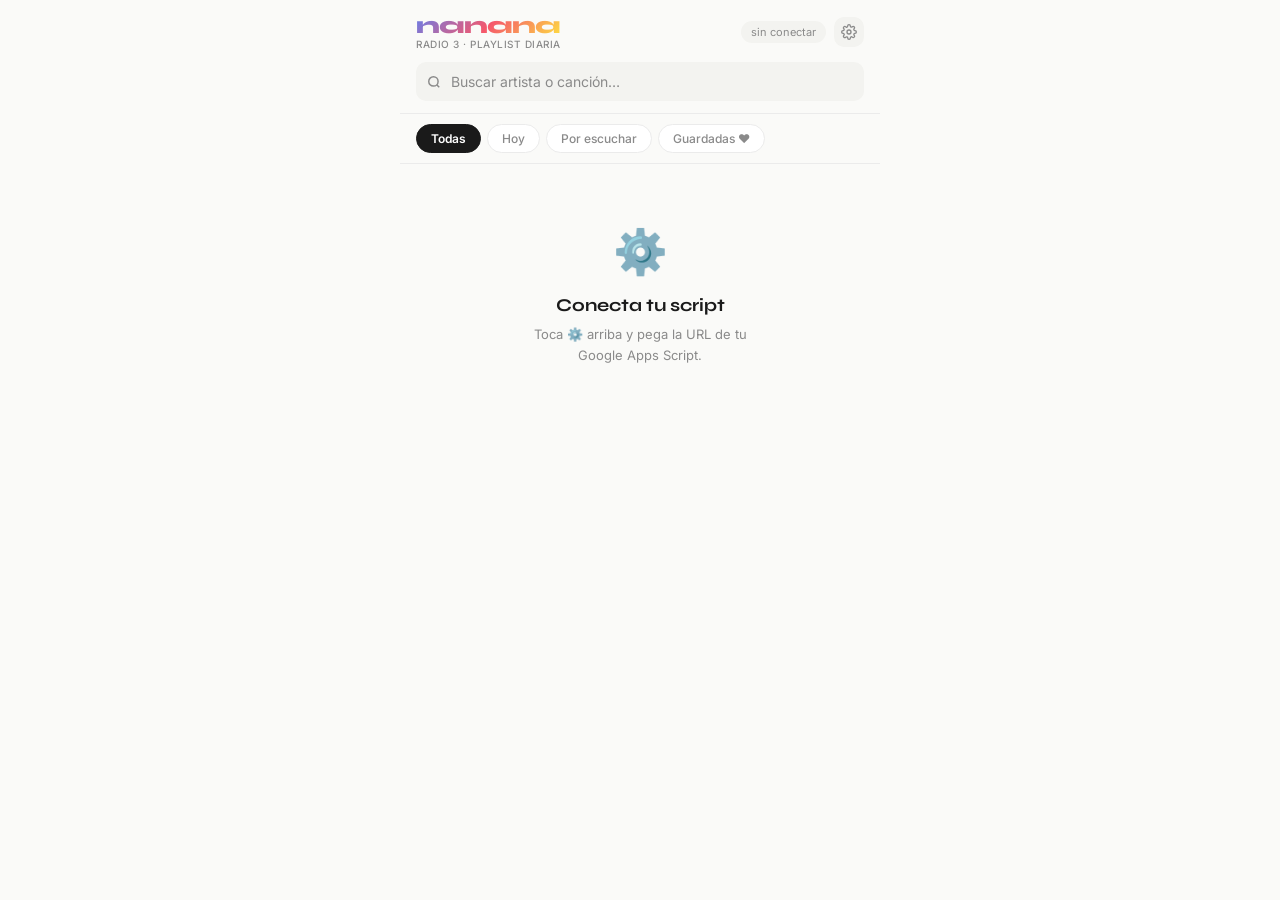
==== nanana-app.html @ e3fd5e85 "Add files via upload" ====
<!DOCTYPE html>
<html lang="es">
<head>
<meta charset="UTF-8">
<meta name="viewport" content="width=device-width, initial-scale=1.0, viewport-fit=cover">
<meta name="theme-color" content="#FAFAF8">
<meta name="apple-mobile-web-app-capable" content="yes">
<meta name="apple-mobile-web-app-status-bar-style" content="default">
<title>nanana</title>
<link href="https://fonts.googleapis.com/css2?family=Syne:wght@700;800&family=Inter:wght@400;500;600&display=swap" rel="stylesheet">
<style>
:root {
  --bg: #FAFAF8;
  --white: #FFFFFF;
  --text: #1a1a1a;
  --muted: #8a8a8a;
  --border: #EBEBEB;
  --surface: #F3F3F0;
  --r: 14px;
  --g0: linear-gradient(135deg,#FF6B6B,#FF8E53);
  --g1: linear-gradient(135deg,#667EEA,#764BA2);
  --g2: linear-gradient(135deg,#F093FB,#F5576C);
  --g3: linear-gradient(135deg,#4FACFE,#00F2FE);
  --g4: linear-gradient(135deg,#43E97B,#38F9D7);
  --g5: linear-gradient(135deg,#FA709A,#FEE140);
  --g6: linear-gradient(135deg,#A18CD1,#FBC2EB);
}
*,*::before,*::after{box-sizing:border-box;margin:0;padding:0;}
body{font-family:'Inter',-apple-system,sans-serif;background:var(--bg);color:var(--text);min-height:100dvh;padding-bottom:calc(20px + env(safe-area-inset-bottom));-webkit-font-smoothing:antialiased;}

/* HEADER */
header{position:sticky;top:0;z-index:100;background:rgba(250,250,248,0.94);backdrop-filter:blur(14px);-webkit-backdrop-filter:blur(14px);border-bottom:1px solid var(--border);padding:14px 16px 12px;padding-top:calc(14px + env(safe-area-inset-top));}
.header-top{display:flex;align-items:center;justify-content:space-between;margin-bottom:12px;}
.logo{font-family:'Syne',sans-serif;font-size:24px;font-weight:800;letter-spacing:-1px;background:linear-gradient(135deg,#667EEA,#F5576C,#FEE140);-webkit-background-clip:text;-webkit-text-fill-color:transparent;background-clip:text;line-height:1;}
.logo-sub{font-size:10px;font-weight:500;color:var(--muted);letter-spacing:0.5px;text-transform:uppercase;-webkit-text-fill-color:var(--muted);}
.header-right{display:flex;align-items:center;gap:8px;}
.meta-badge{font-size:11px;color:var(--muted);background:var(--surface);border-radius:20px;padding:4px 10px;}
.config-btn{background:var(--surface);border:none;border-radius:10px;color:var(--muted);cursor:pointer;padding:7px;display:flex;align-items:center;-webkit-tap-highlight-color:transparent;}

/* CONFIG */
#config-panel{display:none;background:var(--white);border:1px solid var(--border);border-radius:var(--r);padding:12px;margin-bottom:10px;}
#config-panel.visible{display:block;}
.config-label{font-size:11px;color:var(--muted);margin-bottom:6px;}
#api-url{width:100%;background:var(--surface);border:1px solid var(--border);border-radius:8px;color:var(--text);font-size:12px;padding:8px 10px;outline:none;margin-bottom:8px;font-family:'Inter',sans-serif;}
#api-url:focus{border-color:#667EEA;}
.btn-guardar-config{width:100%;background:linear-gradient(135deg,#667EEA,#764BA2);border:none;border-radius:8px;color:white;font-size:13px;font-weight:600;padding:9px;cursor:pointer;font-family:'Inter',sans-serif;}

/* BÚSQUEDA */
.search-wrap{position:relative;}
.search-icon{position:absolute;left:11px;top:50%;transform:translateY(-50%);color:var(--muted);pointer-events:none;}
#buscar{width:100%;background:var(--surface);border:1.5px solid transparent;border-radius:10px;color:var(--text);font-size:14px;padding:10px 12px 10px 34px;outline:none;transition:border-color .2s;font-family:'Inter',sans-serif;}
#buscar:focus{border-color:#667EEA;background:var(--white);}
#buscar::placeholder{color:var(--muted);}

/* FILTROS */
.filtros{display:flex;gap:6px;padding:10px 16px;overflow-x:auto;scrollbar-width:none;border-bottom:1px solid var(--border);}
.filtros::-webkit-scrollbar{display:none;}
.pill{flex-shrink:0;background:var(--white);border:1.5px solid var(--border);border-radius:20px;color:var(--muted);font-size:12px;font-weight:500;padding:6px 14px;cursor:pointer;transition:all .15s;white-space:nowrap;-webkit-tap-highlight-color:transparent;font-family:'Inter',sans-serif;}
.pill.activo{background:var(--text);border-color:var(--text);color:white;font-weight:600;}

/* MAIN */
main{padding-bottom:40px;}

/* GRUPO FECHA */
.grupo-fecha{margin-bottom:2px;}
.fecha-header{display:flex;align-items:center;gap:10px;padding:12px 16px 8px;cursor:pointer;-webkit-tap-highlight-color:transparent;}
.fecha-banda{height:36px;border-radius:10px;flex-shrink:0;width:5px;}
.fecha-info{flex:1;min-width:0;}
.fecha-dia{font-family:'Syne',sans-serif;font-size:17px;font-weight:800;color:var(--text);letter-spacing:-0.3px;line-height:1.1;}
.fecha-secundaria{font-size:11px;color:var(--muted);margin-top:1px;}
.fecha-derecha{display:flex;align-items:center;gap:6px;}
.fecha-count{font-size:11px;color:var(--muted);background:var(--surface);border-radius:10px;padding:3px 9px;}
.badge-pendientes{font-size:10px;font-weight:700;color:white;border-radius:10px;padding:3px 8px;}
.fecha-chevron{color:var(--muted);transition:transform .25s;flex-shrink:0;}
.grupo-fecha.colapsado .fecha-chevron{transform:rotate(-90deg);}
.grupo-fecha.colapsado .lista-canciones{display:none;}

/* LISTA */
.lista-canciones{padding:0 12px 6px;}

/* CARD CANCIÓN */
.cancion{background:var(--white);border:1.5px solid var(--border);border-radius:var(--r);margin-bottom:6px;overflow:hidden;transition:border-color .15s;}
.cancion.guardada{border-color:#43E97B;background:#f6fff9;}
.cancion.reproduciendo{border-color:#667EEA;}

.cancion-main{display:flex;align-items:center;gap:10px;padding:11px 12px;}

.cancion-num{width:26px;height:26px;border-radius:8px;display:flex;align-items:center;justify-content:center;font-size:11px;font-weight:700;color:white;flex-shrink:0;}

.cancion-info{flex:1;min-width:0;cursor:pointer;}
.cancion-titulo{font-size:14px;font-weight:600;color:var(--text);white-space:nowrap;overflow:hidden;text-overflow:ellipsis;line-height:1.3;}
.cancion-artista{font-size:12px;color:var(--muted);white-space:nowrap;overflow:hidden;text-overflow:ellipsis;margin-top:2px;font-weight:500;}

/* BOTONES ACCIÓN — siempre visibles */
.cancion-actions{display:flex;align-items:center;gap:6px;flex-shrink:0;}

.btn-play{width:32px;height:32px;border-radius:50%;border:none;cursor:pointer;display:flex;align-items:center;justify-content:center;-webkit-tap-highlight-color:transparent;transition:transform .1s, opacity .15s;flex-shrink:0;}
.btn-play:active{transform:scale(0.92);}
.btn-play.loading{opacity:0.6;}

.btn-heart{width:32px;height:32px;border-radius:50%;background:var(--surface);border:1.5px solid var(--border);cursor:pointer;display:flex;align-items:center;justify-content:center;-webkit-tap-highlight-color:transparent;transition:all .15s;flex-shrink:0;}
.btn-heart:active{transform:scale(0.88);}
.btn-heart.guardado{background:#f6fff9;border-color:#43E97B;}
.btn-heart svg{transition:fill .15s, stroke .15s;}

.btn-ytmusic{height:32px;border-radius:16px;background:#FFF0F0;border:1.5px solid #FFCDD2;color:#E53935;font-size:11px;font-weight:700;padding:0 10px;cursor:pointer;display:flex;align-items:center;gap:4px;white-space:nowrap;-webkit-tap-highlight-color:transparent;text-decoration:none;font-family:'Inter',sans-serif;flex-shrink:0;}
.btn-ytmusic:active{opacity:.7;}

/* REPRODUCTOR EMBED */
.player-wrap{overflow:hidden;transition:max-height .3s ease, padding .3s ease;max-height:0;padding:0 12px;}
.player-wrap.visible{max-height:80px;padding:0 12px 10px;}
.player-inner{border-radius:10px;overflow:hidden;background:#000;position:relative;}
.player-inner iframe{display:block;width:100%;height:60px;border:none;}
/* Capa para ocultar la zona de vídeo y dejar solo los controles */
.player-overlay{position:absolute;top:0;left:0;right:0;height:20px;background:#000;pointer-events:none;}
.player-loading{display:flex;align-items:center;justify-content:center;gap:8px;height:60px;font-size:12px;color:var(--muted);}
.mini-spinner{width:16px;height:16px;border:2px solid var(--border);border-top-color:#667EEA;border-radius:50%;animation:spin .7s linear infinite;}

/* ESTADOS */
.estado{text-align:center;padding:60px 24px;color:var(--muted);}
.estado-emoji{font-size:44px;display:block;margin-bottom:16px;}
.estado h2{font-family:'Syne',sans-serif;font-size:18px;color:var(--text);margin-bottom:8px;}
.estado p{font-size:13px;line-height:1.6;max-width:260px;margin:0 auto;}
.spinner{width:28px;height:28px;border:2px solid var(--border);border-top-color:#667EEA;border-radius:50%;animation:spin .7s linear infinite;margin:0 auto 16px;}
@keyframes spin{to{transform:rotate(360deg);}}

/* TOAST */
#toast{position:fixed;bottom:calc(24px + env(safe-area-inset-bottom));left:50%;transform:translateX(-50%) translateY(16px);background:var(--text);color:white;font-size:13px;font-weight:600;padding:10px 20px;border-radius:20px;opacity:0;transition:all .25s cubic-bezier(.34,1.56,.64,1);z-index:999;white-space:nowrap;pointer-events:none;font-family:'Inter',sans-serif;}
#toast.visible{opacity:1;transform:translateX(-50%) translateY(0);}

@media(min-width:480px){header,.filtros,main{max-width:480px;margin-left:auto;margin-right:auto;}}
</style>
</head>
<body>

<header>
  <div class="header-top">
    <div>
      <div class="logo">nanana</div>
      <div class="logo-sub">Radio 3 · playlist diaria</div>
    </div>
    <div class="header-right">
      <div class="meta-badge" id="meta-info">—</div>
      <button class="config-btn" onclick="toggleConfig()" title="Configuración">
        <svg width="16" height="16" viewBox="0 0 24 24" fill="none" stroke="currentColor" stroke-width="2">
          <circle cx="12" cy="12" r="3"/>
          <path d="M19.4 15a1.65 1.65 0 0 0 .33 1.82l.06.06a2 2 0 0 1-2.83 2.83l-.06-.06a1.65 1.65 0 0 0-1.82-.33 1.65 1.65 0 0 0-1 1.51V21a2 2 0 0 1-4 0v-.09A1.65 1.65 0 0 0 9 19.4a1.65 1.65 0 0 0-1.82.33l-.06.06a2 2 0 0 1-2.83-2.83l.06-.06A1.65 1.65 0 0 0 4.68 15a1.65 1.65 0 0 0-1.51-1H3a2 2 0 0 1 0-4h.09A1.65 1.65 0 0 0 4.6 9a1.65 1.65 0 0 0-.33-1.82l-.06-.06a2 2 0 0 1 2.83-2.83l.06.06A1.65 1.65 0 0 0 9 4.68a1.65 1.65 0 0 0 1-1.51V3a2 2 0 0 1 4 0v.09a1.65 1.65 0 0 0 1 1.51 1.65 1.65 0 0 0 1.82-.33l.06-.06a2 2 0 0 1 2.83 2.83l-.06.06A1.65 1.65 0 0 0 19.4 9a1.65 1.65 0 0 0 1.51 1H21a2 2 0 0 1 0 4h-.09a1.65 1.65 0 0 0-1.51 1z"/>
        </svg>
      </button>
    </div>
  </div>
  <div id="config-panel">
    <div class="config-label">URL del Google Apps Script</div>
    <input id="api-url" type="url" placeholder="https://script.google.com/macros/s/…/exec">
    <button class="btn-guardar-config" onclick="guardarConfig()">Guardar y conectar</button>
  </div>
  <div class="search-wrap">
    <svg class="search-icon" width="14" height="14" viewBox="0 0 24 24" fill="none" stroke="currentColor" stroke-width="2.5">
      <circle cx="11" cy="11" r="8"/><line x1="21" y1="21" x2="16.65" y2="16.65"/>
    </svg>
    <input id="buscar" type="search" placeholder="Buscar artista o canción…" autocomplete="off" autocorrect="off">
  </div>
</header>

<div class="filtros">
  <button class="pill activo" onclick="setFiltro('todas',this)">Todas</button>
  <button class="pill" onclick="setFiltro('hoy',this)">Hoy</button>
  <button class="pill" onclick="setFiltro('pendientes',this)">Por escuchar</button>
  <button class="pill" onclick="setFiltro('guardadas',this)">Guardadas ♥</button>
</div>

<main id="main"></main>
<div id="toast"></div>

<script>
// ── CONFIG ────────────────────────────────────────────
const YT_API_KEY = 'AIzaSyA7zQHywXxMH6wXxne0D7FfaWeOgXcZcTI';
const CONFIG_KEY = 'nanana_api_url';
const GUARDADAS_KEY = 'nanana_guardadas';

const DIA_GRADIENTS = [
  'linear-gradient(135deg,#FF6B6B,#FF8E53)',
  'linear-gradient(135deg,#667EEA,#764BA2)',
  'linear-gradient(135deg,#F093FB,#F5576C)',
  'linear-gradient(135deg,#4FACFE,#00F2FE)',
  'linear-gradient(135deg,#43E97B,#38F9D7)',
  'linear-gradient(135deg,#FA709A,#FEE140)',
  'linear-gradient(135deg,#A18CD1,#FBC2EB)',
];

// ── ESTADO ────────────────────────────────────────────
let datos = {};
let guardadas = {};
let filtroActivo = 'todas';
let busquedaActiva = '';
let reproduciendo = null; // id de la card que está reproduciendo

// ── CONFIG UI ─────────────────────────────────────────
function getApiUrl(){ return localStorage.getItem(CONFIG_KEY)||''; }
function toggleConfig(){
  const p=document.getElementById('config-panel');
  p.classList.toggle('visible');
  if(p.classList.contains('visible')) document.getElementById('api-url').value=getApiUrl();
}
function guardarConfig(){
  localStorage.setItem(CONFIG_KEY,document.getElementById('api-url').value.trim());
  toggleConfig(); cargarDatos();
}

// ── GUARDADAS ─────────────────────────────────────────
function cargarGuardadas(){
  try{ guardadas=JSON.parse(localStorage.getItem(GUARDADAS_KEY)||'{}'); }
  catch{ guardadas={}; }
}
function persistirGuardadas(){ localStorage.setItem(GUARDADAS_KEY,JSON.stringify(guardadas)); }
function clave(a,t){ return a+'||'+t; }

// ── CARGA DATOS ───────────────────────────────────────
async function cargarDatos(){
  const apiUrl=getApiUrl();
  const main=document.getElementById('main');
  if(!apiUrl){
    main.innerHTML=`<div class="estado"><span class="estado-emoji">⚙️</span><h2>Conecta tu script</h2><p>Toca ⚙️ arriba y pega la URL de tu Google Apps Script.</p></div>`;
    document.getElementById('meta-info').textContent='sin conectar';
    return;
  }
  main.innerHTML=`<div class="estado"><div class="spinner"></div><p>Cargando playlist…</p></div>`;
  try{
    const resp=await fetch(apiUrl+'?ts='+Date.now());
    const json=await resp.json();
    if(!json.ok) throw new Error();
    datos=json.datos||{};
    Object.keys(datos).forEach(f=>{
      datos[f]=datos[f].map(c=>({...c,guardada:guardadas[clave(c.artista,c.titulo)]||c.guardada}));
    });
    actualizarMeta(); renderizar();
  }catch{
    if(!Object.keys(datos).length) datos=demoData();
    document.getElementById('meta-info').textContent='modo demo';
    renderizar();
  }
}

function demoData(){
  const hoy=new Date().toISOString().split('T')[0];
  const ayer=new Date(Date.now()-86400000).toISOString().split('T')[0];
  const antes=new Date(Date.now()-172800000).toISOString().split('T')[0];
  return{
    [hoy]:[
      {artista:'Mitski',titulo:'My Love Mine All Mine',guardada:false},
      {artista:'Barry Can\'t Swim',titulo:'Kimbara',guardada:false},
      {artista:'Turnstile',titulo:'LIGHT DESIGN',guardada:true},
      {artista:'Charli xcx',titulo:'360',guardada:false},
      {artista:'Four Tet',titulo:'Into Dust (Still Falling)',guardada:false},
      {artista:'Courtney Barnett',titulo:'Another Beautiful Day',guardada:false},
    ],
    [ayer]:[
      {artista:'Beach House',titulo:'Somewhere Tonight',guardada:true},
      {artista:'Polo & Pan',titulo:'Petite Etoile',guardada:false},
      {artista:'Nilüfer Yanya',titulo:'Kneel',guardada:false},
      {artista:'Caroline Polachek',titulo:'On The Beach',guardada:false},
    ],
    [antes]:[
      {artista:'Soulwax',titulo:'Perfect We Are Not',guardada:false},
      {artista:'Lori Meyers',titulo:'En lo total',guardada:true},
      {artista:'Cala Vento',titulo:'Estoy Enamorado de Ti',guardada:false},
    ],
  };
}

function actualizarMeta(){
  const total=Object.values(datos).reduce((s,a)=>s+a.length,0);
  const dias=Object.keys(datos).length;
  document.getElementById('meta-info').textContent=`${total} canciones · ${dias} días`;
}

// ── RENDER ────────────────────────────────────────────
function renderizar(){
  const main=document.getElementById('main');
  const q=busquedaActiva.toLowerCase();
  const hoy=new Date().toISOString().split('T')[0];

  const grupos=Object.keys(datos).sort((a,b)=>b.localeCompare(a)).map(fecha=>{
    let canciones=datos[fecha];
    if(q) canciones=canciones.filter(c=>c.artista.toLowerCase().includes(q)||c.titulo.toLowerCase().includes(q));
    if(filtroActivo==='hoy'&&fecha!==hoy) return null;
    if(filtroActivo==='guardadas') canciones=canciones.filter(c=>guardadas[clave(c.artista,c.titulo)]);
    if(filtroActivo==='pendientes') canciones=canciones.filter(c=>!guardadas[clave(c.artista,c.titulo)]);
    if(!canciones.length) return null;
    return{fecha,canciones};
  }).filter(Boolean);

  if(!grupos.length){
    main.innerHTML=`<div class="estado"><span class="estado-emoji">🎵</span><h2>Nada por aquí</h2><p>${q?`Sin resultados para "${busquedaActiva}"`:'No hay canciones en esta sección.'}</p></div>`;
    return;
  }

  main.innerHTML=grupos.map(({fecha,canciones},gi)=>{
    const esHoy=fecha===hoy;
    const di=diaIndex(fecha);
    const grad=DIA_GRADIENTS[di];
    const nPend=canciones.filter(c=>!guardadas[clave(c.artista,c.titulo)]).length;
    const colapsado=!esHoy; // hoy expandido, resto colapsado

    return `<div class="grupo-fecha${colapsado?' colapsado':''}" id="g-${fecha}">
      <div class="fecha-header" onclick="toggleGrupo('${fecha}')">
        <div class="fecha-banda" style="background:${grad}"></div>
        <div class="fecha-info">
          <div class="fecha-dia">${esHoy?'Hoy':formatFecha(fecha)}</div>
          <div class="fecha-secundaria">${fecha}</div>
        </div>
        <div class="fecha-derecha">
          ${nPend>0&&filtroActivo!=='guardadas'?`<span class="badge-pendientes" style="background:${grad}">${nPend}</span>`:''}
          <span class="fecha-count">${canciones.length}</span>
          <svg class="fecha-chevron" width="14" height="14" viewBox="0 0 24 24" fill="none" stroke="currentColor" stroke-width="2.5"><polyline points="6 9 12 15 18 9"/></svg>
        </div>
      </div>
      <div class="lista-canciones">
        ${canciones.map((c,i)=>renderCancion(c,i+1,fecha,di,grad)).join('')}
      </div>
    </div>`;
  }).join('');
}

function renderCancion(c,num,fecha,di,grad){
  const k=clave(c.artista,c.titulo);
  const estaGuardada=guardadas[k]||c.guardada;
  const ytMusicUrl=`https://music.youtube.com/search?q=${encodeURIComponent(c.artista+' '+c.titulo)}`;
  const id=`c-${fecha}-${num}`;

  return `
  <div class="cancion${estaGuardada?' guardada':''}" id="${id}">
    <div class="cancion-main">
      <div class="cancion-num" style="background:${grad}">${num}</div>
      <div class="cancion-info">
        <div class="cancion-titulo">${esc(c.titulo)}</div>
        <div class="cancion-artista">${esc(c.artista)}</div>
      </div>
      <div class="cancion-actions">
        <button class="btn-play" id="play-${id}"
          style="background:${grad}"
          onclick="togglePlayer('${id}','${esc(c.artista).replace(/'/g,"\\'")}','${esc(c.titulo).replace(/'/g,"\\'")}',this)"
          title="Escuchar preview">
          <svg width="13" height="13" viewBox="0 0 24 24" fill="white"><polygon points="5,3 19,12 5,21"/></svg>
        </button>
        <button class="btn-heart${estaGuardada?' guardado':''}" id="heart-${id}"
          onclick="toggleGuardar('${esc(c.artista).replace(/'/g,"\\'")}','${esc(c.titulo).replace(/'/g,"\\'")}','${id}')">
          <svg width="14" height="14" viewBox="0 0 24 24"
            fill="${estaGuardada?'#43E97B':'none'}"
            stroke="${estaGuardada?'#43E97B':'#8a8a8a'}"
            stroke-width="2">
            <path d="M20.84 4.61a5.5 5.5 0 0 0-7.78 0L12 5.67l-1.06-1.06a5.5 5.5 0 0 0-7.78 7.78l1.06 1.06L12 21.23l7.78-7.78 1.06-1.06a5.5 5.5 0 0 0 0-7.78z"/>
          </svg>
        </button>
        <a class="btn-ytmusic" href="${ytMusicUrl}" target="_blank">
          <svg width="11" height="11" viewBox="0 0 24 24" fill="currentColor"><path d="M23.5 6.7a3 3 0 0 0-2.1-2.1C19.5 4 12 4 12 4s-7.5 0-9.4.6A3 3 0 0 0 .5 6.7 31.5 31.5 0 0 0 0 12a31.5 31.5 0 0 0 .5 5.3 3 3 0 0 0 2.1 2.1C4.5 20 12 20 12 20s7.5 0 9.4-.6a3 3 0 0 0 2.1-2.1A31.5 31.5 0 0 0 24 12a31.5 31.5 0 0 0-.5-5.3zM9.8 15.5V8.5l6.2 3.5-6.2 3.5z"/></svg>
          YT Music
        </a>
      </div>
    </div>
    <div class="player-wrap" id="pw-${id}">
      <div class="player-inner" id="pi-${id}"></div>
    </div>
  </div>`;
}

// ── REPRODUCTOR ───────────────────────────────────────
async function togglePlayer(id, artista, titulo, btn){
  const pw=document.getElementById('pw-'+id);
  const pi=document.getElementById('pi-'+id);
  const card=document.getElementById(id);

  // Si ya está reproduciendo esta canción → cerrar
  if(reproduciendo===id){
    pw.classList.remove('visible');
    pi.innerHTML='';
    card.classList.remove('reproduciendo');
    btn.innerHTML='<svg width="13" height="13" viewBox="0 0 24 24" fill="white"><polygon points="5,3 19,12 5,21"/></svg>';
    reproduciendo=null;
    return;
  }

  // Cerrar el reproductor anterior si existe
  if(reproduciendo){
    const prevPw=document.getElementById('pw-'+reproduciendo);
    const prevPi=document.getElementById('pi-'+reproduciendo);
    const prevCard=document.getElementById(reproduciendo);
    const prevBtn=document.getElementById('play-'+reproduciendo);
    if(prevPw) prevPw.classList.remove('visible');
    if(prevPi) prevPi.innerHTML='';
    if(prevCard) prevCard.classList.remove('reproduciendo');
    if(prevBtn) prevBtn.innerHTML='<svg width="13" height="13" viewBox="0 0 24 24" fill="white"><polygon points="5,3 19,12 5,21"/></svg>';
  }

  // Mostrar loading
  reproduciendo=id;
  card.classList.add('reproduciendo');
  pw.classList.add('visible');
  pi.innerHTML='<div class="player-loading"><div class="mini-spinner"></div><span>Buscando en YouTube…</span></div>';
  btn.classList.add('loading');

  try {
    const videoId = await buscarEnYouTube(artista, titulo);
    if(!videoId) throw new Error('No encontrado');

    pi.innerHTML=`<iframe
      src="https://www.youtube.com/embed/${videoId}?autoplay=1&controls=1&modestbranding=1&rel=0&showinfo=0&iv_load_policy=3&cc_load_policy=0"
      allow="autoplay; encrypted-media"
      allowfullscreen>
    </iframe>`;

    btn.classList.remove('loading');
    btn.innerHTML='<svg width="12" height="12" viewBox="0 0 24 24" fill="white"><rect x="6" y="4" width="4" height="16"/><rect x="14" y="4" width="4" height="16"/></svg>';

  } catch(e){
    pw.classList.remove('visible');
    pi.innerHTML='';
    card.classList.remove('reproduciendo');
    btn.classList.remove('loading');
    btn.innerHTML='<svg width="13" height="13" viewBox="0 0 24 24" fill="white"><polygon points="5,3 19,12 5,21"/></svg>';
    reproduciendo=null;
    mostrarToast('No encontrado en YouTube');
  }
}

async function buscarEnYouTube(artista, titulo){
  const q=encodeURIComponent(artista+' '+titulo+' official audio');
  const url=`https://www.googleapis.com/youtube/v3/search?part=snippet&q=${q}&type=video&maxResults=1&key=${YT_API_KEY}`;
  const resp=await fetch(url);
  const json=await resp.json();
  if(json.items&&json.items.length>0){
    return json.items[0].id.videoId;
  }
  return null;
}

// ── GUARDAR ───────────────────────────────────────────
function toggleGuardar(artista, titulo, id){
  const k=clave(artista,titulo);
  guardadas[k]=!guardadas[k];
  persistirGuardadas();
  const card=document.getElementById(id);
  const btn=document.getElementById('heart-'+id);
  if(card) card.classList.toggle('guardada',guardadas[k]);
  if(btn){
    btn.classList.toggle('guardado',guardadas[k]);
    const svg=btn.querySelector('svg');
    svg.setAttribute('fill',guardadas[k]?'#43E97B':'none');
    svg.setAttribute('stroke',guardadas[k]?'#43E97B':'#8a8a8a');
  }
  mostrarToast(guardadas[k]?'♥ Guardada':'Eliminada de guardadas');
  sincronizar(artista,titulo,guardadas[k]);
}

async function sincronizar(artista,titulo,guardada){
  const url=getApiUrl(); if(!url) return;
  try{ await fetch(url,{method:'POST',headers:{'Content-Type':'application/json'},body:JSON.stringify({accion:'guardar',artista,titulo,guardada})}); }catch{}
}

// ── FILTROS Y BÚSQUEDA ────────────────────────────────
function setFiltro(f,btn){
  filtroActivo=f;
  document.querySelectorAll('.pill').forEach(p=>p.classList.remove('activo'));
  btn.classList.add('activo');
  renderizar();
}
document.getElementById('buscar').addEventListener('input',e=>{
  busquedaActiva=e.target.value; renderizar();
});

// ── UI HELPERS ────────────────────────────────────────
function toggleGrupo(fecha){
  document.getElementById('g-'+fecha).classList.toggle('colapsado');
}

function mostrarToast(msg){
  const t=document.getElementById('toast');
  t.textContent=msg; t.classList.add('visible');
  setTimeout(()=>t.classList.remove('visible'),2200);
}

function esc(s){
  return String(s).replace(/&/g,'&amp;').replace(/</g,'&lt;').replace(/>/g,'&gt;').replace(/"/g,'&quot;');
}

const DIAS=['domingo','lunes','martes','miércoles','jueves','viernes','sábado'];
const MESES=['ene','feb','mar','abr','may','jun','jul','ago','sep','oct','nov','dic'];

function formatFecha(iso){
  const[y,m,d]=iso.split('-').map(Number);
  const f=new Date(y,m-1,d);
  return`${DIAS[f.getDay()]} ${d} ${MESES[m-1]}`;
}

function diaIndex(iso){
  const[y,m,d]=iso.split('-').map(Number);
  return new Date(y,m-1,d).getDay();
}

// ── INIT ──────────────────────────────────────────────
cargarGuardadas();
cargarDatos();
document.addEventListener('visibilitychange',()=>{ if(!document.hidden) cargarDatos(); });
</script>
</body>
</html>
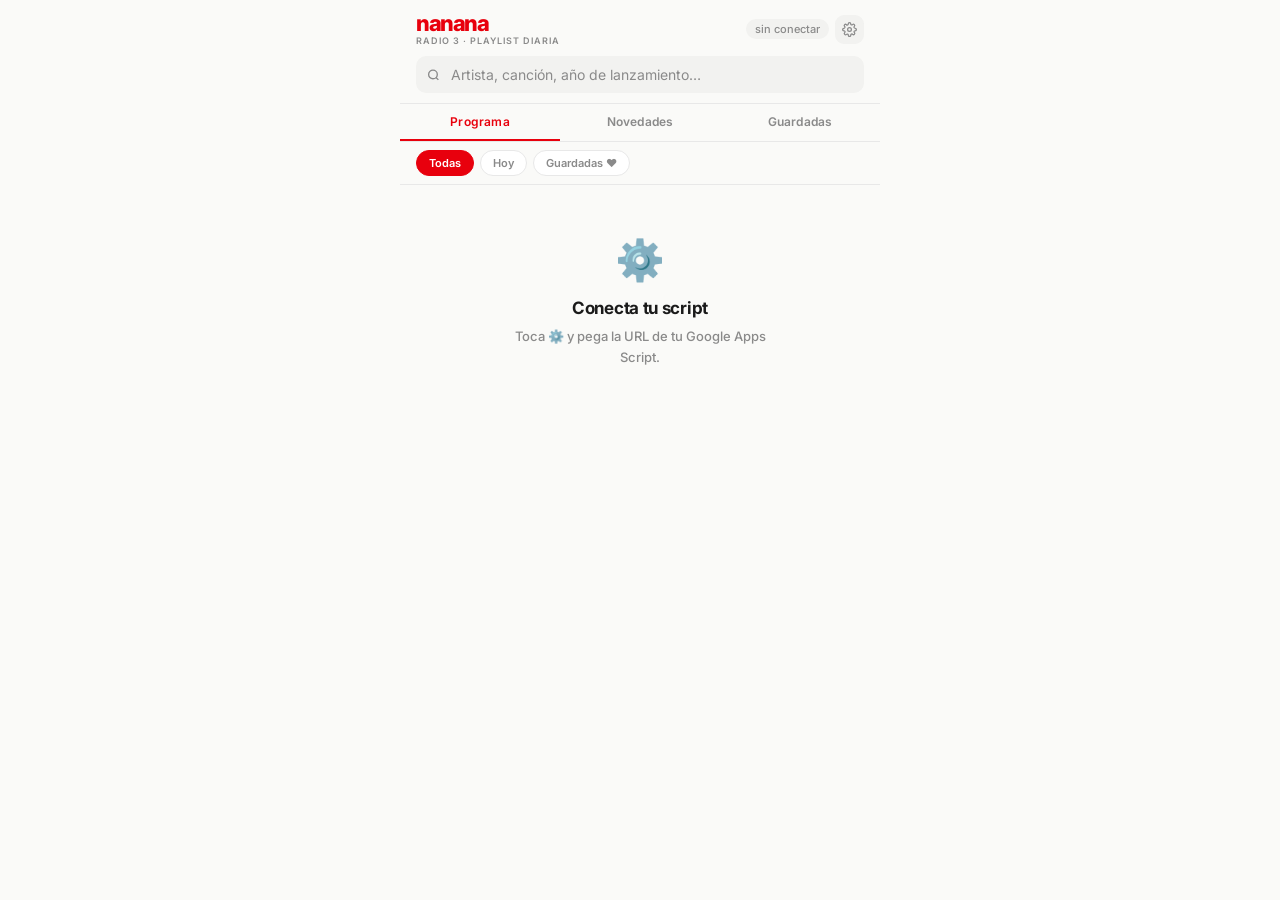
==== commit 2bb24135: "Add files via upload" ====
--- a/nanana-app.html
+++ b/nanana-app.html
@@ -6,129 +6,194 @@
 <meta name="theme-color" content="#FAFAF8">
 <meta name="apple-mobile-web-app-capable" content="yes">
 <meta name="apple-mobile-web-app-status-bar-style" content="default">
+<link rel="manifest" href="manifest.json">
 <title>nanana</title>
-<link href="https://fonts.googleapis.com/css2?family=Syne:wght@700;800&family=Inter:wght@400;500;600&display=swap" rel="stylesheet">
+<link href="https://fonts.googleapis.com/css2?family=Inter:wght@400;500;600;700;800&display=swap" rel="stylesheet">
 <style>
 :root {
   --bg: #FAFAF8;
   --white: #FFFFFF;
   --text: #1a1a1a;
   --muted: #8a8a8a;
-  --border: #EBEBEB;
-  --surface: #F3F3F0;
-  --r: 14px;
-  --g0: linear-gradient(135deg,#FF6B6B,#FF8E53);
-  --g1: linear-gradient(135deg,#667EEA,#764BA2);
-  --g2: linear-gradient(135deg,#F093FB,#F5576C);
-  --g3: linear-gradient(135deg,#4FACFE,#00F2FE);
-  --g4: linear-gradient(135deg,#43E97B,#38F9D7);
-  --g5: linear-gradient(135deg,#FA709A,#FEE140);
-  --g6: linear-gradient(135deg,#A18CD1,#FBC2EB);
-}
-*,*::before,*::after{box-sizing:border-box;margin:0;padding:0;}
-body{font-family:'Inter',-apple-system,sans-serif;background:var(--bg);color:var(--text);min-height:100dvh;padding-bottom:calc(20px + env(safe-area-inset-bottom));-webkit-font-smoothing:antialiased;}
-
-/* HEADER */
-header{position:sticky;top:0;z-index:100;background:rgba(250,250,248,0.94);backdrop-filter:blur(14px);-webkit-backdrop-filter:blur(14px);border-bottom:1px solid var(--border);padding:14px 16px 12px;padding-top:calc(14px + env(safe-area-inset-top));}
-.header-top{display:flex;align-items:center;justify-content:space-between;margin-bottom:12px;}
-.logo{font-family:'Syne',sans-serif;font-size:24px;font-weight:800;letter-spacing:-1px;background:linear-gradient(135deg,#667EEA,#F5576C,#FEE140);-webkit-background-clip:text;-webkit-text-fill-color:transparent;background-clip:text;line-height:1;}
-.logo-sub{font-size:10px;font-weight:500;color:var(--muted);letter-spacing:0.5px;text-transform:uppercase;-webkit-text-fill-color:var(--muted);}
-.header-right{display:flex;align-items:center;gap:8px;}
-.meta-badge{font-size:11px;color:var(--muted);background:var(--surface);border-radius:20px;padding:4px 10px;}
-.config-btn{background:var(--surface);border:none;border-radius:10px;color:var(--muted);cursor:pointer;padding:7px;display:flex;align-items:center;-webkit-tap-highlight-color:transparent;}
-
-/* CONFIG */
-#config-panel{display:none;background:var(--white);border:1px solid var(--border);border-radius:var(--r);padding:12px;margin-bottom:10px;}
-#config-panel.visible{display:block;}
-.config-label{font-size:11px;color:var(--muted);margin-bottom:6px;}
-#api-url{width:100%;background:var(--surface);border:1px solid var(--border);border-radius:8px;color:var(--text);font-size:12px;padding:8px 10px;outline:none;margin-bottom:8px;font-family:'Inter',sans-serif;}
-#api-url:focus{border-color:#667EEA;}
-.btn-guardar-config{width:100%;background:linear-gradient(135deg,#667EEA,#764BA2);border:none;border-radius:8px;color:white;font-size:13px;font-weight:600;padding:9px;cursor:pointer;font-family:'Inter',sans-serif;}
-
-/* BÚSQUEDA */
-.search-wrap{position:relative;}
-.search-icon{position:absolute;left:11px;top:50%;transform:translateY(-50%);color:var(--muted);pointer-events:none;}
-#buscar{width:100%;background:var(--surface);border:1.5px solid transparent;border-radius:10px;color:var(--text);font-size:14px;padding:10px 12px 10px 34px;outline:none;transition:border-color .2s;font-family:'Inter',sans-serif;}
-#buscar:focus{border-color:#667EEA;background:var(--white);}
-#buscar::placeholder{color:var(--muted);}
-
-/* FILTROS */
-.filtros{display:flex;gap:6px;padding:10px 16px;overflow-x:auto;scrollbar-width:none;border-bottom:1px solid var(--border);}
-.filtros::-webkit-scrollbar{display:none;}
-.pill{flex-shrink:0;background:var(--white);border:1.5px solid var(--border);border-radius:20px;color:var(--muted);font-size:12px;font-weight:500;padding:6px 14px;cursor:pointer;transition:all .15s;white-space:nowrap;-webkit-tap-highlight-color:transparent;font-family:'Inter',sans-serif;}
-.pill.activo{background:var(--text);border-color:var(--text);color:white;font-weight:600;}
-
-/* MAIN */
-main{padding-bottom:40px;}
-
-/* GRUPO FECHA */
-.grupo-fecha{margin-bottom:2px;}
-.fecha-header{display:flex;align-items:center;gap:10px;padding:12px 16px 8px;cursor:pointer;-webkit-tap-highlight-color:transparent;}
-.fecha-banda{height:36px;border-radius:10px;flex-shrink:0;width:5px;}
-.fecha-info{flex:1;min-width:0;}
-.fecha-dia{font-family:'Syne',sans-serif;font-size:17px;font-weight:800;color:var(--text);letter-spacing:-0.3px;line-height:1.1;}
-.fecha-secundaria{font-size:11px;color:var(--muted);margin-top:1px;}
-.fecha-derecha{display:flex;align-items:center;gap:6px;}
-.fecha-count{font-size:11px;color:var(--muted);background:var(--surface);border-radius:10px;padding:3px 9px;}
-.badge-pendientes{font-size:10px;font-weight:700;color:white;border-radius:10px;padding:3px 8px;}
-.fecha-chevron{color:var(--muted);transition:transform .25s;flex-shrink:0;}
-.grupo-fecha.colapsado .fecha-chevron{transform:rotate(-90deg);}
-.grupo-fecha.colapsado .lista-canciones{display:none;}
-
-/* LISTA */
-.lista-canciones{padding:0 12px 6px;}
-
-/* CARD CANCIÓN */
-.cancion{background:var(--white);border:1.5px solid var(--border);border-radius:var(--r);margin-bottom:6px;overflow:hidden;transition:border-color .15s;}
-.cancion.guardada{border-color:#43E97B;background:#f6fff9;}
-.cancion.reproduciendo{border-color:#667EEA;}
-
-.cancion-main{display:flex;align-items:center;gap:10px;padding:11px 12px;}
-
-.cancion-num{width:26px;height:26px;border-radius:8px;display:flex;align-items:center;justify-content:center;font-size:11px;font-weight:700;color:white;flex-shrink:0;}
-
-.cancion-info{flex:1;min-width:0;cursor:pointer;}
-.cancion-titulo{font-size:14px;font-weight:600;color:var(--text);white-space:nowrap;overflow:hidden;text-overflow:ellipsis;line-height:1.3;}
-.cancion-artista{font-size:12px;color:var(--muted);white-space:nowrap;overflow:hidden;text-overflow:ellipsis;margin-top:2px;font-weight:500;}
-
-/* BOTONES ACCIÓN — siempre visibles */
-.cancion-actions{display:flex;align-items:center;gap:6px;flex-shrink:0;}
-
-.btn-play{width:32px;height:32px;border-radius:50%;border:none;cursor:pointer;display:flex;align-items:center;justify-content:center;-webkit-tap-highlight-color:transparent;transition:transform .1s, opacity .15s;flex-shrink:0;}
-.btn-play:active{transform:scale(0.92);}
-.btn-play.loading{opacity:0.6;}
-
-.btn-heart{width:32px;height:32px;border-radius:50%;background:var(--surface);border:1.5px solid var(--border);cursor:pointer;display:flex;align-items:center;justify-content:center;-webkit-tap-highlight-color:transparent;transition:all .15s;flex-shrink:0;}
-.btn-heart:active{transform:scale(0.88);}
-.btn-heart.guardado{background:#f6fff9;border-color:#43E97B;}
-.btn-heart svg{transition:fill .15s, stroke .15s;}
-
-.btn-ytmusic{height:32px;border-radius:16px;background:#FFF0F0;border:1.5px solid #FFCDD2;color:#E53935;font-size:11px;font-weight:700;padding:0 10px;cursor:pointer;display:flex;align-items:center;gap:4px;white-space:nowrap;-webkit-tap-highlight-color:transparent;text-decoration:none;font-family:'Inter',sans-serif;flex-shrink:0;}
-.btn-ytmusic:active{opacity:.7;}
-
-/* REPRODUCTOR EMBED */
-.player-wrap{overflow:hidden;transition:max-height .3s ease, padding .3s ease;max-height:0;padding:0 12px;}
-.player-wrap.visible{max-height:80px;padding:0 12px 10px;}
-.player-inner{border-radius:10px;overflow:hidden;background:#000;position:relative;}
-.player-inner iframe{display:block;width:100%;height:60px;border:none;}
-/* Capa para ocultar la zona de vídeo y dejar solo los controles */
-.player-overlay{position:absolute;top:0;left:0;right:0;height:20px;background:#000;pointer-events:none;}
-.player-loading{display:flex;align-items:center;justify-content:center;gap:8px;height:60px;font-size:12px;color:var(--muted);}
-.mini-spinner{width:16px;height:16px;border:2px solid var(--border);border-top-color:#667EEA;border-radius:50%;animation:spin .7s linear infinite;}
-
-/* ESTADOS */
-.estado{text-align:center;padding:60px 24px;color:var(--muted);}
-.estado-emoji{font-size:44px;display:block;margin-bottom:16px;}
-.estado h2{font-family:'Syne',sans-serif;font-size:18px;color:var(--text);margin-bottom:8px;}
-.estado p{font-size:13px;line-height:1.6;max-width:260px;margin:0 auto;}
-.spinner{width:28px;height:28px;border:2px solid var(--border);border-top-color:#667EEA;border-radius:50%;animation:spin .7s linear infinite;margin:0 auto 16px;}
-@keyframes spin{to{transform:rotate(360deg);}}
-
-/* TOAST */
-#toast{position:fixed;bottom:calc(24px + env(safe-area-inset-bottom));left:50%;transform:translateX(-50%) translateY(16px);background:var(--text);color:white;font-size:13px;font-weight:600;padding:10px 20px;border-radius:20px;opacity:0;transition:all .25s cubic-bezier(.34,1.56,.64,1);z-index:999;white-space:nowrap;pointer-events:none;font-family:'Inter',sans-serif;}
-#toast.visible{opacity:1;transform:translateX(-50%) translateY(0);}
-
-@media(min-width:480px){header,.filtros,main{max-width:480px;margin-left:auto;margin-right:auto;}}
+  --border: #E8E8E8;
+  --surface: #F2F2F0;
+  --red: #E8000D;
+  --red-light: #FFF0F0;
+  --red-border: #FFD0D2;
+  --green: #16a34a;
+  --green-light: #f0fdf4;
+  --green-border: #86efac;
+  --r: 12px;
+  --font: 'Inter', -apple-system, sans-serif;
+}
+*, *::before, *::after { box-sizing: border-box; margin: 0; padding: 0; }
+html { scroll-behavior: smooth; }
+body {
+  font-family: var(--font);
+  background: var(--bg);
+  color: var(--text);
+  min-height: 100dvh;
+  padding-bottom: calc(80px + env(safe-area-inset-bottom));
+  -webkit-font-smoothing: antialiased;
+}
+
+/* ── HEADER ─────────────────────────────────────────── */
+header {
+  position: sticky; top: 0; z-index: 100;
+  background: rgba(250,250,248,0.95);
+  backdrop-filter: blur(16px); -webkit-backdrop-filter: blur(16px);
+  border-bottom: 1px solid var(--border);
+  padding: 12px 16px 10px;
+  padding-top: calc(12px + env(safe-area-inset-top));
+}
+.header-top { display: flex; align-items: center; justify-content: space-between; margin-bottom: 10px; }
+.logo {
+  font-size: 22px; font-weight: 800; letter-spacing: -1.5px;
+  color: var(--red); line-height: 1;
+}
+.logo-sub { font-size: 9px; font-weight: 600; color: var(--muted); letter-spacing: 1px; text-transform: uppercase; margin-top: 1px; }
+.header-right { display: flex; align-items: center; gap: 6px; }
+.meta-badge { font-size: 11px; color: var(--muted); background: var(--surface); border-radius: 20px; padding: 3px 9px; font-weight: 500; }
+.icon-btn { background: var(--surface); border: none; border-radius: 9px; color: var(--muted); cursor: pointer; padding: 7px; display: flex; align-items: center; -webkit-tap-highlight-color: transparent; }
+
+/* ── CONFIG ─────────────────────────────────────────── */
+#config-panel { display: none; background: var(--white); border: 1px solid var(--border); border-radius: var(--r); padding: 12px; margin-bottom: 10px; }
+#config-panel.visible { display: block; }
+.config-label { font-size: 11px; color: var(--muted); margin-bottom: 5px; font-weight: 500; }
+#api-url { width: 100%; background: var(--surface); border: 1.5px solid var(--border); border-radius: 8px; color: var(--text); font-size: 12px; padding: 8px 10px; outline: none; margin-bottom: 8px; font-family: var(--font); }
+#api-url:focus { border-color: var(--red); }
+.btn-config-save { width: 100%; background: var(--red); border: none; border-radius: 8px; color: white; font-size: 13px; font-weight: 700; padding: 9px; cursor: pointer; font-family: var(--font); }
+
+/* ── BÚSQUEDA ────────────────────────────────────────── */
+.search-wrap { position: relative; }
+.search-icon { position: absolute; left: 11px; top: 50%; transform: translateY(-50%); color: var(--muted); pointer-events: none; }
+#buscar { width: 100%; background: var(--surface); border: 1.5px solid transparent; border-radius: 10px; color: var(--text); font-size: 14px; padding: 9px 12px 9px 34px; outline: none; transition: border-color .2s, background .2s; font-family: var(--font); }
+#buscar:focus { border-color: var(--red); background: var(--white); }
+#buscar::placeholder { color: var(--muted); }
+
+/* ── NAV TABS ────────────────────────────────────────── */
+.nav-tabs { display: flex; border-bottom: 1px solid var(--border); background: var(--bg); }
+.nav-tab { flex: 1; background: none; border: none; border-bottom: 2px solid transparent; color: var(--muted); font-size: 12px; font-weight: 600; padding: 10px 4px; cursor: pointer; font-family: var(--font); transition: color .15s, border-color .15s; -webkit-tap-highlight-color: transparent; letter-spacing: 0.2px; }
+.nav-tab.activo { color: var(--red); border-bottom-color: var(--red); }
+
+/* ── FILTROS ─────────────────────────────────────────── */
+.filtros { display: flex; gap: 6px; padding: 8px 16px; overflow-x: auto; scrollbar-width: none; border-bottom: 1px solid var(--border); }
+.filtros::-webkit-scrollbar { display: none; }
+.pill { flex-shrink: 0; background: var(--white); border: 1.5px solid var(--border); border-radius: 20px; color: var(--muted); font-size: 11px; font-weight: 600; padding: 5px 12px; cursor: pointer; transition: all .15s; white-space: nowrap; -webkit-tap-highlight-color: transparent; font-family: var(--font); }
+.pill.activo { background: var(--red); border-color: var(--red); color: white; }
+
+/* ── MAIN ────────────────────────────────────────────── */
+main { padding-bottom: 20px; }
+
+/* ── GRUPO FECHA (tab Programa) ──────────────────────── */
+.grupo-fecha { margin-bottom: 2px; }
+.fecha-header { display: flex; align-items: center; gap: 10px; padding: 12px 16px 8px; cursor: pointer; -webkit-tap-highlight-color: transparent; }
+.fecha-banda { width: 4px; height: 34px; border-radius: 4px; background: var(--red); flex-shrink: 0; }
+.fecha-info { flex: 1; min-width: 0; }
+.fecha-dia { font-size: 16px; font-weight: 800; color: var(--text); letter-spacing: -0.5px; line-height: 1.1; }
+.fecha-dia.hoy { color: var(--red); }
+.fecha-secundaria { font-size: 10px; color: var(--muted); margin-top: 1px; font-weight: 500; }
+.fecha-derecha { display: flex; align-items: center; gap: 6px; }
+.fecha-count { font-size: 11px; color: var(--muted); background: var(--surface); border-radius: 10px; padding: 3px 8px; font-weight: 600; }
+.badge-nuevas { font-size: 10px; font-weight: 700; color: white; background: var(--red); border-radius: 10px; padding: 2px 7px; }
+.fecha-chevron { color: var(--muted); transition: transform .2s; flex-shrink: 0; }
+.grupo-fecha.colapsado .fecha-chevron { transform: rotate(-90deg); }
+.grupo-fecha.colapsado .lista-canciones { display: none; }
+.lista-canciones { padding: 0 12px 4px; }
+
+/* ── CARD CANCIÓN ────────────────────────────────────── */
+.cancion { background: var(--white); border: 1.5px solid var(--border); border-radius: var(--r); margin-bottom: 5px; overflow: hidden; transition: border-color .15s; }
+.cancion.guardada { border-color: var(--green-border); background: var(--green-light); }
+.cancion.reproduciendo { border-color: var(--red); }
+.cancion-main { display: flex; align-items: center; gap: 9px; padding: 10px 11px; }
+.cancion-num { width: 24px; height: 24px; border-radius: 7px; background: var(--red); display: flex; align-items: center; justify-content: center; font-size: 10px; font-weight: 700; color: white; flex-shrink: 0; }
+.cancion-num.playing-indicator { background: var(--red); animation: pulse 1.2s ease-in-out infinite; }
+@keyframes pulse { 0%,100%{opacity:1} 50%{opacity:0.5} }
+.cancion-info { flex: 1; min-width: 0; }
+.cancion-titulo { font-size: 13px; font-weight: 600; color: var(--text); white-space: nowrap; overflow: hidden; text-overflow: ellipsis; line-height: 1.3; }
+.cancion-artista { font-size: 11px; color: var(--muted); white-space: nowrap; overflow: hidden; text-overflow: ellipsis; margin-top: 2px; font-weight: 500; }
+.cancion-meta { font-size: 10px; color: var(--red); margin-top: 2px; font-weight: 500; white-space: nowrap; overflow: hidden; text-overflow: ellipsis; }
+.cancion-acciones { display: flex; align-items: center; gap: 5px; flex-shrink: 0; }
+.btn-play { width: 30px; height: 30px; border-radius: 50%; background: var(--red); border: none; cursor: pointer; display: flex; align-items: center; justify-content: center; -webkit-tap-highlight-color: transparent; transition: transform .1s, opacity .15s; flex-shrink: 0; }
+.btn-play:active { transform: scale(0.9); }
+.btn-play.loading { opacity: 0.6; }
+.btn-heart { width: 30px; height: 30px; border-radius: 50%; background: var(--surface); border: 1.5px solid var(--border); cursor: pointer; display: flex; align-items: center; justify-content: center; -webkit-tap-highlight-color: transparent; transition: all .15s; flex-shrink: 0; }
+.btn-heart:active { transform: scale(0.88); }
+.btn-heart.guardado { background: var(--green-light); border-color: var(--green-border); }
+.btn-ytmusic { height: 30px; border-radius: 15px; background: var(--red-light); border: 1.5px solid var(--red-border); color: var(--red); font-size: 10px; font-weight: 700; padding: 0 9px; cursor: pointer; display: flex; align-items: center; gap: 3px; white-space: nowrap; -webkit-tap-highlight-color: transparent; text-decoration: none; font-family: var(--font); flex-shrink: 0; }
+.btn-ytmusic:active { opacity: .7; }
+
+/* ── REPRODUCTOR EMBED ───────────────────────────────── */
+.player-wrap { overflow: hidden; max-height: 0; transition: max-height .3s ease, padding .3s ease; padding: 0 11px; }
+.player-wrap.visible { max-height: 72px; padding: 0 11px 10px; }
+.player-inner { border-radius: 8px; overflow: hidden; background: #000; }
+.player-inner iframe { display: block; width: 100%; height: 60px; border: none; }
+.player-loading { display: flex; align-items: center; justify-content: center; gap: 8px; height: 60px; font-size: 11px; color: var(--muted); font-weight: 500; }
+.mini-spinner { width: 14px; height: 14px; border: 2px solid var(--border); border-top-color: var(--red); border-radius: 50%; animation: spin .7s linear infinite; }
+@keyframes spin { to { transform: rotate(360deg); } }
+
+/* ── SECCIÓN NOVEDADES ───────────────────────────────── */
+.novedades-group { margin-bottom: 2px; }
+.novedades-header { display: flex; align-items: center; justify-content: space-between; padding: 12px 16px 6px; cursor: pointer; -webkit-tap-highlight-color: transparent; }
+.novedades-year { font-size: 16px; font-weight: 800; color: var(--text); letter-spacing: -0.5px; }
+.novedades-year.current { color: var(--red); }
+.novedades-count { font-size: 11px; color: var(--muted); background: var(--surface); border-radius: 10px; padding: 3px 8px; font-weight: 600; }
+.novedades-chevron { color: var(--muted); transition: transform .2s; }
+.novedades-group.colapsado .novedades-chevron { transform: rotate(-90deg); }
+.novedades-group.colapsado .novedades-lista { display: none; }
+.novedades-lista { padding: 0 12px 4px; }
+
+.novedad-card { background: var(--white); border: 1.5px solid var(--border); border-radius: var(--r); margin-bottom: 5px; overflow: hidden; }
+.novedad-card.guardada { border-color: var(--green-border); background: var(--green-light); }
+.novedad-card.reproduciendo { border-color: var(--red); }
+.novedad-main { display: flex; align-items: center; gap: 9px; padding: 10px 11px; }
+.novedad-fecha-badge { flex-shrink: 0; text-align: center; background: var(--red); border-radius: 8px; padding: 4px 7px; min-width: 44px; }
+.novedad-fecha-badge.unknown { background: var(--surface); }
+.novedad-fecha-dia { font-size: 14px; font-weight: 800; color: white; line-height: 1; }
+.novedad-fecha-badge.unknown .novedad-fecha-dia { color: var(--muted); font-size: 11px; font-weight: 600; }
+.novedad-fecha-mes { font-size: 9px; font-weight: 700; color: rgba(255,255,255,0.8); text-transform: uppercase; letter-spacing: 0.5px; }
+.novedad-info { flex: 1; min-width: 0; }
+.novedad-titulo { font-size: 13px; font-weight: 600; color: var(--text); white-space: nowrap; overflow: hidden; text-overflow: ellipsis; }
+.novedad-artista { font-size: 11px; color: var(--muted); white-space: nowrap; overflow: hidden; text-overflow: ellipsis; margin-top: 2px; font-weight: 500; }
+.novedad-album { font-size: 10px; color: var(--red); margin-top: 2px; white-space: nowrap; overflow: hidden; text-overflow: ellipsis; font-weight: 500; }
+.novedad-acciones { display: flex; align-items: center; gap: 5px; flex-shrink: 0; }
+
+/* ── ESTADOS ─────────────────────────────────────────── */
+.estado { text-align: center; padding: 50px 24px; color: var(--muted); }
+.estado-emoji { font-size: 40px; display: block; margin-bottom: 14px; }
+.estado h2 { font-size: 17px; font-weight: 700; color: var(--text); margin-bottom: 8px; letter-spacing: -0.3px; }
+.estado p { font-size: 13px; line-height: 1.6; max-width: 260px; margin: 0 auto; font-weight: 500; }
+.spinner { width: 26px; height: 26px; border: 2px solid var(--border); border-top-color: var(--red); border-radius: 50%; animation: spin .7s linear infinite; margin: 0 auto 14px; }
+
+/* ── MINI PLAYER BARRA FIJA ──────────────────────────── */
+#mini-player {
+  position: fixed; bottom: 0; left: 0; right: 0; z-index: 200;
+  background: rgba(250,250,248,0.97);
+  backdrop-filter: blur(20px); -webkit-backdrop-filter: blur(20px);
+  border-top: 1px solid var(--border);
+  padding: 10px 16px;
+  padding-bottom: calc(10px + env(safe-area-inset-bottom));
+  display: none;
+}
+#mini-player.visible { display: block; }
+.mini-player-inner { display: flex; align-items: center; gap: 10px; }
+.mini-player-info { flex: 1; min-width: 0; }
+.mini-player-titulo { font-size: 13px; font-weight: 700; color: var(--text); white-space: nowrap; overflow: hidden; text-overflow: ellipsis; letter-spacing: -0.2px; }
+.mini-player-artista { font-size: 11px; color: var(--muted); white-space: nowrap; overflow: hidden; text-overflow: ellipsis; font-weight: 500; }
+.mini-player-controls { display: flex; align-items: center; gap: 6px; flex-shrink: 0; }
+.ctrl-btn { width: 32px; height: 32px; border-radius: 50%; background: var(--surface); border: none; color: var(--text); cursor: pointer; display: flex; align-items: center; justify-content: center; -webkit-tap-highlight-color: transparent; transition: background .15s; }
+.ctrl-btn:active { background: var(--border); }
+.ctrl-btn.play-main { background: var(--red); color: white; width: 36px; height: 36px; }
+.ctrl-close { background: none; border: none; color: var(--muted); cursor: pointer; padding: 4px; -webkit-tap-highlight-color: transparent; }
+
+/* ── TOAST ───────────────────────────────────────────── */
+#toast { position: fixed; bottom: calc(90px + env(safe-area-inset-bottom)); left: 50%; transform: translateX(-50%) translateY(10px); background: var(--text); color: white; font-size: 12px; font-weight: 600; padding: 9px 18px; border-radius: 20px; opacity: 0; transition: all .25s cubic-bezier(.34,1.56,.64,1); z-index: 999; white-space: nowrap; pointer-events: none; font-family: var(--font); }
+#toast.visible { opacity: 1; transform: translateX(-50%) translateY(0); }
+
+/* ── SEPARADOR ───────────────────────────────────────── */
+.sep { font-size: 10px; font-weight: 700; letter-spacing: 1.5px; text-transform: uppercase; color: var(--muted); padding: 14px 16px 4px; }
+
+@media(min-width:480px){ header,.nav-tabs,.filtros,main,#mini-player{ max-width:480px; margin-left:auto; margin-right:auto; } }
 </style>
 </head>
 <body>
@@ -141,8 +206,8 @@
     </div>
     <div class="header-right">
       <div class="meta-badge" id="meta-info">—</div>
-      <button class="config-btn" onclick="toggleConfig()" title="Configuración">
-        <svg width="16" height="16" viewBox="0 0 24 24" fill="none" stroke="currentColor" stroke-width="2">
+      <button class="icon-btn" onclick="toggleConfig()">
+        <svg width="15" height="15" viewBox="0 0 24 24" fill="none" stroke="currentColor" stroke-width="2">
           <circle cx="12" cy="12" r="3"/>
           <path d="M19.4 15a1.65 1.65 0 0 0 .33 1.82l.06.06a2 2 0 0 1-2.83 2.83l-.06-.06a1.65 1.65 0 0 0-1.82-.33 1.65 1.65 0 0 0-1 1.51V21a2 2 0 0 1-4 0v-.09A1.65 1.65 0 0 0 9 19.4a1.65 1.65 0 0 0-1.82.33l-.06.06a2 2 0 0 1-2.83-2.83l.06-.06A1.65 1.65 0 0 0 4.68 15a1.65 1.65 0 0 0-1.51-1H3a2 2 0 0 1 0-4h.09A1.65 1.65 0 0 0 4.6 9a1.65 1.65 0 0 0-.33-1.82l-.06-.06a2 2 0 0 1 2.83-2.83l.06.06A1.65 1.65 0 0 0 9 4.68a1.65 1.65 0 0 0 1-1.51V3a2 2 0 0 1 4 0v.09a1.65 1.65 0 0 0 1 1.51 1.65 1.65 0 0 0 1.82-.33l.06-.06a2 2 0 0 1 2.83 2.83l-.06.06A1.65 1.65 0 0 0 19.4 9a1.65 1.65 0 0 0 1.51 1H21a2 2 0 0 1 0 4h-.09a1.65 1.65 0 0 0-1.51 1z"/>
         </svg>
@@ -152,50 +217,82 @@
   <div id="config-panel">
     <div class="config-label">URL del Google Apps Script</div>
     <input id="api-url" type="url" placeholder="https://script.google.com/macros/s/…/exec">
-    <button class="btn-guardar-config" onclick="guardarConfig()">Guardar y conectar</button>
+    <button class="btn-config-save" onclick="guardarConfig()">Guardar y conectar</button>
   </div>
   <div class="search-wrap">
-    <svg class="search-icon" width="14" height="14" viewBox="0 0 24 24" fill="none" stroke="currentColor" stroke-width="2.5">
+    <svg class="search-icon" width="13" height="13" viewBox="0 0 24 24" fill="none" stroke="currentColor" stroke-width="2.5">
       <circle cx="11" cy="11" r="8"/><line x1="21" y1="21" x2="16.65" y2="16.65"/>
     </svg>
-    <input id="buscar" type="search" placeholder="Buscar artista o canción…" autocomplete="off" autocorrect="off">
+    <input id="buscar" type="search" placeholder="Artista, canción, año de lanzamiento…" autocomplete="off" autocorrect="off">
   </div>
 </header>
 
-<div class="filtros">
+<div class="nav-tabs">
+  <button class="nav-tab activo" onclick="setTab('programa',this)">Programa</button>
+  <button class="nav-tab" onclick="setTab('novedades',this)">Novedades</button>
+  <button class="nav-tab" onclick="setTab('guardadas',this)">Guardadas</button>
+</div>
+
+<div class="filtros" id="filtros-programa">
   <button class="pill activo" onclick="setFiltro('todas',this)">Todas</button>
   <button class="pill" onclick="setFiltro('hoy',this)">Hoy</button>
-  <button class="pill" onclick="setFiltro('pendientes',this)">Por escuchar</button>
-  <button class="pill" onclick="setFiltro('guardadas',this)">Guardadas ♥</button>
+  <button class="pill" onclick="setFiltro('guardadas-p',this)">Guardadas ♥</button>
 </div>
 
 <main id="main"></main>
+
+<!-- Mini player fijo -->
+<div id="mini-player">
+  <div class="mini-player-inner">
+    <div class="mini-player-info">
+      <div class="mini-player-titulo" id="mp-titulo">—</div>
+      <div class="mini-player-artista" id="mp-artista">—</div>
+    </div>
+    <div class="mini-player-controls">
+      <button class="ctrl-btn" onclick="prevCancion()" title="Anterior">
+        <svg width="14" height="14" viewBox="0 0 24 24" fill="currentColor"><polygon points="19,20 9,12 19,4"/><line x1="5" y1="19" x2="5" y2="5" stroke="currentColor" stroke-width="2" stroke-linecap="round"/></svg>
+      </button>
+      <button class="ctrl-btn play-main" id="mp-playpause" onclick="togglePlayPause()">
+        <svg width="15" height="15" viewBox="0 0 24 24" fill="currentColor" id="mp-icon">
+          <rect x="6" y="4" width="4" height="16"/><rect x="14" y="4" width="4" height="16"/>
+        </svg>
+      </button>
+      <button class="ctrl-btn" onclick="nextCancion()" title="Siguiente">
+        <svg width="14" height="14" viewBox="0 0 24 24" fill="currentColor"><polygon points="5,4 15,12 5,20"/><line x1="19" y1="4" x2="19" y2="20" stroke="currentColor" stroke-width="2" stroke-linecap="round"/></svg>
+      </button>
+    </div>
+    <button class="ctrl-close" onclick="cerrarPlayer()">
+      <svg width="16" height="16" viewBox="0 0 24 24" fill="none" stroke="currentColor" stroke-width="2.5">
+        <line x1="18" y1="6" x2="6" y2="18"/><line x1="6" y1="6" x2="18" y2="18"/>
+      </svg>
+    </button>
+  </div>
+  <!-- iframe oculto para reproducción continua -->
+  <div style="height:0;overflow:hidden;"><iframe id="yt-iframe" allow="autoplay; encrypted-media" style="width:1px;height:1px;border:none;"></iframe></div>
+</div>
+
 <div id="toast"></div>
 
 <script>
-// ── CONFIG ────────────────────────────────────────────
 const YT_API_KEY = 'AIzaSyA7zQHywXxMH6wXxne0D7FfaWeOgXcZcTI';
 const CONFIG_KEY = 'nanana_api_url';
 const GUARDADAS_KEY = 'nanana_guardadas';
-
-const DIA_GRADIENTS = [
-  'linear-gradient(135deg,#FF6B6B,#FF8E53)',
-  'linear-gradient(135deg,#667EEA,#764BA2)',
-  'linear-gradient(135deg,#F093FB,#F5576C)',
-  'linear-gradient(135deg,#4FACFE,#00F2FE)',
-  'linear-gradient(135deg,#43E97B,#38F9D7)',
-  'linear-gradient(135deg,#FA709A,#FEE140)',
-  'linear-gradient(135deg,#A18CD1,#FBC2EB)',
-];
+const META_KEY = 'nanana_meta'; // cache de MusicBrainz
 
 // ── ESTADO ────────────────────────────────────────────
-let datos = {};
-let guardadas = {};
+let datos = {};           // { fecha: [{artista,titulo,guardada}] }
+let guardadas = {};       // { "artista||titulo": true }
+let metaCache = {};       // { "artista||titulo": {album, fecha_lanzamiento} }
 let filtroActivo = 'todas';
+let tabActivo = 'programa';
 let busquedaActiva = '';
-let reproduciendo = null; // id de la card que está reproduciendo
-
-// ── CONFIG UI ─────────────────────────────────────────
+
+// Cola de reproducción
+let cola = [];            // array de {artista,titulo}
+let colaIndex = -1;       // índice actual en la cola
+let isPaused = false;
+
+// ── CONFIG ────────────────────────────────────────────
 function getApiUrl(){ return localStorage.getItem(CONFIG_KEY)||''; }
 function toggleConfig(){
   const p=document.getElementById('config-panel');
@@ -207,12 +304,15 @@
   toggleConfig(); cargarDatos();
 }
 
-// ── GUARDADAS ─────────────────────────────────────────
+// ── PERSISTENCIA ──────────────────────────────────────
 function cargarGuardadas(){
-  try{ guardadas=JSON.parse(localStorage.getItem(GUARDADAS_KEY)||'{}'); }
-  catch{ guardadas={}; }
+  try{ guardadas=JSON.parse(localStorage.getItem(GUARDADAS_KEY)||'{}'); }catch{ guardadas={}; }
 }
 function persistirGuardadas(){ localStorage.setItem(GUARDADAS_KEY,JSON.stringify(guardadas)); }
+function cargarMetaCache(){
+  try{ metaCache=JSON.parse(localStorage.getItem(META_KEY)||'{}'); }catch{ metaCache={}; }
+}
+function persistirMeta(){ localStorage.setItem(META_KEY,JSON.stringify(metaCache)); }
 function clave(a,t){ return a+'||'+t; }
 
 // ── CARGA DATOS ───────────────────────────────────────
@@ -220,7 +320,7 @@
   const apiUrl=getApiUrl();
   const main=document.getElementById('main');
   if(!apiUrl){
-    main.innerHTML=`<div class="estado"><span class="estado-emoji">⚙️</span><h2>Conecta tu script</h2><p>Toca ⚙️ arriba y pega la URL de tu Google Apps Script.</p></div>`;
+    main.innerHTML=`<div class="estado"><span class="estado-emoji">⚙️</span><h2>Conecta tu script</h2><p>Toca ⚙️ y pega la URL de tu Google Apps Script.</p></div>`;
     document.getElementById('meta-info').textContent='sin conectar';
     return;
   }
@@ -233,7 +333,8 @@
     Object.keys(datos).forEach(f=>{
       datos[f]=datos[f].map(c=>({...c,guardada:guardadas[clave(c.artista,c.titulo)]||c.guardada}));
     });
-    actualizarMeta(); renderizar();
+    actualizarMeta();
+    renderizar();
   }catch{
     if(!Object.keys(datos).length) datos=demoData();
     document.getElementById('meta-info').textContent='modo demo';
@@ -244,26 +345,19 @@
 function demoData(){
   const hoy=new Date().toISOString().split('T')[0];
   const ayer=new Date(Date.now()-86400000).toISOString().split('T')[0];
-  const antes=new Date(Date.now()-172800000).toISOString().split('T')[0];
   return{
     [hoy]:[
-      {artista:'Mitski',titulo:'My Love Mine All Mine',guardada:false},
-      {artista:'Barry Can\'t Swim',titulo:'Kimbara',guardada:false},
-      {artista:'Turnstile',titulo:'LIGHT DESIGN',guardada:true},
-      {artista:'Charli xcx',titulo:'360',guardada:false},
-      {artista:'Four Tet',titulo:'Into Dust (Still Falling)',guardada:false},
-      {artista:'Courtney Barnett',titulo:'Another Beautiful Day',guardada:false},
+      {artista:'Phoenix',titulo:'Too Young',guardada:false},
+      {artista:'Avalon Emerson',titulo:'Karaoke Song',guardada:false},
+      {artista:'The Durutti Column',titulo:'Lips That Would Kiss',guardada:false},
+      {artista:'Nabihah Iqbal',titulo:'This World Couldn\'t Stop',guardada:false},
+      {artista:'Joy Division',titulo:'Transmission',guardada:true},
+      {artista:'Nu Genea',titulo:'Tienaté',guardada:false},
     ],
     [ayer]:[
       {artista:'Beach House',titulo:'Somewhere Tonight',guardada:true},
-      {artista:'Polo & Pan',titulo:'Petite Etoile',guardada:false},
-      {artista:'Nilüfer Yanya',titulo:'Kneel',guardada:false},
       {artista:'Caroline Polachek',titulo:'On The Beach',guardada:false},
-    ],
-    [antes]:[
-      {artista:'Soulwax',titulo:'Perfect We Are Not',guardada:false},
-      {artista:'Lori Meyers',titulo:'En lo total',guardada:true},
-      {artista:'Cala Vento',titulo:'Estoy Enamorado de Ti',guardada:false},
+      {artista:'Mitski',titulo:'My Love Mine All Mine',guardada:false},
     ],
   };
 }
@@ -271,206 +365,430 @@
 function actualizarMeta(){
   const total=Object.values(datos).reduce((s,a)=>s+a.length,0);
   const dias=Object.keys(datos).length;
-  document.getElementById('meta-info').textContent=`${total} canciones · ${dias} días`;
-}
-
-// ── RENDER ────────────────────────────────────────────
-function renderizar(){
-  const main=document.getElementById('main');
-  const q=busquedaActiva.toLowerCase();
-  const hoy=new Date().toISOString().split('T')[0];
-
-  const grupos=Object.keys(datos).sort((a,b)=>b.localeCompare(a)).map(fecha=>{
-    let canciones=datos[fecha];
-    if(q) canciones=canciones.filter(c=>c.artista.toLowerCase().includes(q)||c.titulo.toLowerCase().includes(q));
-    if(filtroActivo==='hoy'&&fecha!==hoy) return null;
-    if(filtroActivo==='guardadas') canciones=canciones.filter(c=>guardadas[clave(c.artista,c.titulo)]);
-    if(filtroActivo==='pendientes') canciones=canciones.filter(c=>!guardadas[clave(c.artista,c.titulo)]);
-    if(!canciones.length) return null;
-    return{fecha,canciones};
-  }).filter(Boolean);
-
-  if(!grupos.length){
-    main.innerHTML=`<div class="estado"><span class="estado-emoji">🎵</span><h2>Nada por aquí</h2><p>${q?`Sin resultados para "${busquedaActiva}"`:'No hay canciones en esta sección.'}</p></div>`;
-    return;
-  }
-
-  main.innerHTML=grupos.map(({fecha,canciones},gi)=>{
-    const esHoy=fecha===hoy;
-    const di=diaIndex(fecha);
-    const grad=DIA_GRADIENTS[di];
-    const nPend=canciones.filter(c=>!guardadas[clave(c.artista,c.titulo)]).length;
-    const colapsado=!esHoy; // hoy expandido, resto colapsado
-
-    return `<div class="grupo-fecha${colapsado?' colapsado':''}" id="g-${fecha}">
-      <div class="fecha-header" onclick="toggleGrupo('${fecha}')">
-        <div class="fecha-banda" style="background:${grad}"></div>
-        <div class="fecha-info">
-          <div class="fecha-dia">${esHoy?'Hoy':formatFecha(fecha)}</div>
-          <div class="fecha-secundaria">${fecha}</div>
-        </div>
-        <div class="fecha-derecha">
-          ${nPend>0&&filtroActivo!=='guardadas'?`<span class="badge-pendientes" style="background:${grad}">${nPend}</span>`:''}
-          <span class="fecha-count">${canciones.length}</span>
-          <svg class="fecha-chevron" width="14" height="14" viewBox="0 0 24 24" fill="none" stroke="currentColor" stroke-width="2.5"><polyline points="6 9 12 15 18 9"/></svg>
-        </div>
-      </div>
-      <div class="lista-canciones">
-        ${canciones.map((c,i)=>renderCancion(c,i+1,fecha,di,grad)).join('')}
-      </div>
-    </div>`;
-  }).join('');
-}
-
-function renderCancion(c,num,fecha,di,grad){
-  const k=clave(c.artista,c.titulo);
-  const estaGuardada=guardadas[k]||c.guardada;
-  const ytMusicUrl=`https://music.youtube.com/search?q=${encodeURIComponent(c.artista+' '+c.titulo)}`;
-  const id=`c-${fecha}-${num}`;
-
-  return `
-  <div class="cancion${estaGuardada?' guardada':''}" id="${id}">
-    <div class="cancion-main">
-      <div class="cancion-num" style="background:${grad}">${num}</div>
-      <div class="cancion-info">
-        <div class="cancion-titulo">${esc(c.titulo)}</div>
-        <div class="cancion-artista">${esc(c.artista)}</div>
-      </div>
-      <div class="cancion-actions">
-        <button class="btn-play" id="play-${id}"
-          style="background:${grad}"
-          onclick="togglePlayer('${id}','${esc(c.artista).replace(/'/g,"\\'")}','${esc(c.titulo).replace(/'/g,"\\'")}',this)"
-          title="Escuchar preview">
-          <svg width="13" height="13" viewBox="0 0 24 24" fill="white"><polygon points="5,3 19,12 5,21"/></svg>
-        </button>
-        <button class="btn-heart${estaGuardada?' guardado':''}" id="heart-${id}"
-          onclick="toggleGuardar('${esc(c.artista).replace(/'/g,"\\'")}','${esc(c.titulo).replace(/'/g,"\\'")}','${id}')">
-          <svg width="14" height="14" viewBox="0 0 24 24"
-            fill="${estaGuardada?'#43E97B':'none'}"
-            stroke="${estaGuardada?'#43E97B':'#8a8a8a'}"
-            stroke-width="2">
-            <path d="M20.84 4.61a5.5 5.5 0 0 0-7.78 0L12 5.67l-1.06-1.06a5.5 5.5 0 0 0-7.78 7.78l1.06 1.06L12 21.23l7.78-7.78 1.06-1.06a5.5 5.5 0 0 0 0-7.78z"/>
-          </svg>
-        </button>
-        <a class="btn-ytmusic" href="${ytMusicUrl}" target="_blank">
-          <svg width="11" height="11" viewBox="0 0 24 24" fill="currentColor"><path d="M23.5 6.7a3 3 0 0 0-2.1-2.1C19.5 4 12 4 12 4s-7.5 0-9.4.6A3 3 0 0 0 .5 6.7 31.5 31.5 0 0 0 0 12a31.5 31.5 0 0 0 .5 5.3 3 3 0 0 0 2.1 2.1C4.5 20 12 20 12 20s7.5 0 9.4-.6a3 3 0 0 0 2.1-2.1A31.5 31.5 0 0 0 24 12a31.5 31.5 0 0 0-.5-5.3zM9.8 15.5V8.5l6.2 3.5-6.2 3.5z"/></svg>
-          YT Music
-        </a>
-      </div>
-    </div>
-    <div class="player-wrap" id="pw-${id}">
-      <div class="player-inner" id="pi-${id}"></div>
-    </div>
-  </div>`;
-}
-
-// ── REPRODUCTOR ───────────────────────────────────────
-async function togglePlayer(id, artista, titulo, btn){
-  const pw=document.getElementById('pw-'+id);
-  const pi=document.getElementById('pi-'+id);
-  const card=document.getElementById(id);
-
-  // Si ya está reproduciendo esta canción → cerrar
-  if(reproduciendo===id){
-    pw.classList.remove('visible');
-    pi.innerHTML='';
-    card.classList.remove('reproduciendo');
-    btn.innerHTML='<svg width="13" height="13" viewBox="0 0 24 24" fill="white"><polygon points="5,3 19,12 5,21"/></svg>';
-    reproduciendo=null;
-    return;
-  }
-
-  // Cerrar el reproductor anterior si existe
-  if(reproduciendo){
-    const prevPw=document.getElementById('pw-'+reproduciendo);
-    const prevPi=document.getElementById('pi-'+reproduciendo);
-    const prevCard=document.getElementById(reproduciendo);
-    const prevBtn=document.getElementById('play-'+reproduciendo);
-    if(prevPw) prevPw.classList.remove('visible');
-    if(prevPi) prevPi.innerHTML='';
-    if(prevCard) prevCard.classList.remove('reproduciendo');
-    if(prevBtn) prevBtn.innerHTML='<svg width="13" height="13" viewBox="0 0 24 24" fill="white"><polygon points="5,3 19,12 5,21"/></svg>';
-  }
-
-  // Mostrar loading
-  reproduciendo=id;
-  card.classList.add('reproduciendo');
-  pw.classList.add('visible');
-  pi.innerHTML='<div class="player-loading"><div class="mini-spinner"></div><span>Buscando en YouTube…</span></div>';
-  btn.classList.add('loading');
-
-  try {
-    const videoId = await buscarEnYouTube(artista, titulo);
-    if(!videoId) throw new Error('No encontrado');
-
-    pi.innerHTML=`<iframe
-      src="https://www.youtube.com/embed/${videoId}?autoplay=1&controls=1&modestbranding=1&rel=0&showinfo=0&iv_load_policy=3&cc_load_policy=0"
-      allow="autoplay; encrypted-media"
-      allowfullscreen>
-    </iframe>`;
-
-    btn.classList.remove('loading');
-    btn.innerHTML='<svg width="12" height="12" viewBox="0 0 24 24" fill="white"><rect x="6" y="4" width="4" height="16"/><rect x="14" y="4" width="4" height="16"/></svg>';
-
-  } catch(e){
-    pw.classList.remove('visible');
-    pi.innerHTML='';
-    card.classList.remove('reproduciendo');
-    btn.classList.remove('loading');
-    btn.innerHTML='<svg width="13" height="13" viewBox="0 0 24 24" fill="white"><polygon points="5,3 19,12 5,21"/></svg>';
-    reproduciendo=null;
-    mostrarToast('No encontrado en YouTube');
-  }
-}
-
-async function buscarEnYouTube(artista, titulo){
-  const q=encodeURIComponent(artista+' '+titulo+' official audio');
-  const url=`https://www.googleapis.com/youtube/v3/search?part=snippet&q=${q}&type=video&maxResults=1&key=${YT_API_KEY}`;
-  const resp=await fetch(url);
-  const json=await resp.json();
-  if(json.items&&json.items.length>0){
-    return json.items[0].id.videoId;
-  }
-  return null;
-}
-
-// ── GUARDAR ───────────────────────────────────────────
-function toggleGuardar(artista, titulo, id){
-  const k=clave(artista,titulo);
-  guardadas[k]=!guardadas[k];
-  persistirGuardadas();
-  const card=document.getElementById(id);
-  const btn=document.getElementById('heart-'+id);
-  if(card) card.classList.toggle('guardada',guardadas[k]);
-  if(btn){
-    btn.classList.toggle('guardado',guardadas[k]);
-    const svg=btn.querySelector('svg');
-    svg.setAttribute('fill',guardadas[k]?'#43E97B':'none');
-    svg.setAttribute('stroke',guardadas[k]?'#43E97B':'#8a8a8a');
-  }
-  mostrarToast(guardadas[k]?'♥ Guardada':'Eliminada de guardadas');
-  sincronizar(artista,titulo,guardadas[k]);
-}
-
-async function sincronizar(artista,titulo,guardada){
-  const url=getApiUrl(); if(!url) return;
-  try{ await fetch(url,{method:'POST',headers:{'Content-Type':'application/json'},body:JSON.stringify({accion:'guardar',artista,titulo,guardada})}); }catch{}
-}
-
-// ── FILTROS Y BÚSQUEDA ────────────────────────────────
+  document.getElementById('meta-info').textContent=`${total} · ${dias}d`;
+}
+
+// ── TABS ──────────────────────────────────────────────
+function setTab(tab,btn){
+  tabActivo=tab;
+  document.querySelectorAll('.nav-tab').forEach(t=>t.classList.remove('activo'));
+  btn.classList.add('activo');
+  const fp=document.getElementById('filtros-programa');
+  fp.style.display=tab==='programa'?'flex':'none';
+  renderizar();
+}
+
 function setFiltro(f,btn){
   filtroActivo=f;
   document.querySelectorAll('.pill').forEach(p=>p.classList.remove('activo'));
   btn.classList.add('activo');
   renderizar();
 }
+
 document.getElementById('buscar').addEventListener('input',e=>{
-  busquedaActiva=e.target.value; renderizar();
+  busquedaActiva=e.target.value.trim();
+  renderizar();
 });
 
-// ── UI HELPERS ────────────────────────────────────────
+// ── RENDER PRINCIPAL ──────────────────────────────────
+function renderizar(){
+  if(tabActivo==='programa') renderPrograma();
+  else if(tabActivo==='novedades') renderNovedades();
+  else renderGuardadasTab();
+}
+
+// ── TAB PROGRAMA ──────────────────────────────────────
+function renderPrograma(){
+  const main=document.getElementById('main');
+  const q=busquedaActiva.toLowerCase();
+  const hoy=new Date().toISOString().split('T')[0];
+
+  const grupos=Object.keys(datos).sort((a,b)=>b.localeCompare(a)).map(fecha=>{
+    let canciones=datos[fecha];
+    if(q) canciones=canciones.filter(c=>matchBusqueda(c,q));
+    if(filtroActivo==='hoy'&&fecha!==hoy) return null;
+    if(filtroActivo==='guardadas-p') canciones=canciones.filter(c=>guardadas[clave(c.artista,c.titulo)]);
+    if(!canciones.length) return null;
+    return{fecha,canciones};
+  }).filter(Boolean);
+
+  if(!grupos.length){
+    main.innerHTML=estadoVacio(q);
+    return;
+  }
+
+  // Construir cola de reproducción con todas las canciones visibles
+  cola=[];
+  grupos.forEach(g=>g.canciones.forEach(c=>cola.push({artista:c.artista,titulo:c.titulo})));
+
+  main.innerHTML=grupos.map(({fecha,canciones},gi)=>{
+    const esHoy=fecha===hoy;
+    const colapsado=!esHoy&&!q;
+    const nGuardadas=canciones.filter(c=>guardadas[clave(c.artista,c.titulo)]).length;
+    return `<div class="grupo-fecha${colapsado?' colapsado':''}" id="g-${fecha}">
+      <div class="fecha-header" onclick="toggleGrupo('${fecha}')">
+        <div class="fecha-banda"></div>
+        <div class="fecha-info">
+          <div class="fecha-dia${esHoy?' hoy':''}">${esHoy?'Hoy':formatFecha(fecha)}</div>
+          <div class="fecha-secundaria">${fecha}</div>
+        </div>
+        <div class="fecha-derecha">
+          ${nGuardadas>0?`<span class="badge-nuevas">♥ ${nGuardadas}</span>`:''}
+          <span class="fecha-count">${canciones.length}</span>
+          <svg class="fecha-chevron" width="13" height="13" viewBox="0 0 24 24" fill="none" stroke="currentColor" stroke-width="2.5"><polyline points="6 9 12 15 18 9"/></svg>
+        </div>
+      </div>
+      <div class="lista-canciones">
+        ${canciones.map((c,i)=>{
+          const colaIdx=cola.findIndex(x=>x.artista===c.artista&&x.titulo===c.titulo);
+          return renderCancion(c,i+1,fecha,colaIdx);
+        }).join('')}
+      </div>
+    </div>`;
+  }).join('');
+}
+
+function renderCancion(c,num,fecha,colaIdx){
+  const k=clave(c.artista,c.titulo);
+  const estaGuardada=guardadas[k]||c.guardada;
+  const ytUrl=`https://music.youtube.com/search?q=${encodeURIComponent(c.artista+' '+c.titulo)}`;
+  const id=`c-${fecha}-${num}`;
+  const meta=metaCache[k];
+  const metaStr=meta?(meta.album?`${meta.album}${meta.fecha_lanzamiento?' · '+meta.fecha_lanzamiento:''}`:(meta.fecha_lanzamiento||'')):'';
+  const isPlaying=colaIndex===colaIdx&&!isPaused;
+
+  return `<div class="cancion${estaGuardada?' guardada':''}${isPlaying?' reproduciendo':''}" id="${id}">
+    <div class="cancion-main">
+      <div class="cancion-num${isPlaying?' playing-indicator':''}">${isPlaying?'▶':num}</div>
+      <div class="cancion-info">
+        <div class="cancion-titulo">${esc(c.titulo)}</div>
+        <div class="cancion-artista">${esc(c.artista)}</div>
+        ${metaStr?`<div class="cancion-meta">${esc(metaStr)}</div>`:''}
+      </div>
+      <div class="cancion-acciones">
+        <button class="btn-play${colaIndex===colaIdx&&!isPaused?' loading':''}" onclick="playDesdeIndice(${colaIdx})">
+          ${isPlaying?'<svg width="11" height="11" viewBox="0 0 24 24" fill="white"><rect x="6" y="4" width="4" height="16"/><rect x="14" y="4" width="4" height="16"/></svg>':'<svg width="11" height="11" viewBox="0 0 24 24" fill="white"><polygon points="5,3 19,12 5,21"/></svg>'}
+        </button>
+        <button class="btn-heart${estaGuardada?' guardado':''}" onclick="toggleGuardar('${esc(c.artista).replace(/'/g,"\\'")}','${esc(c.titulo).replace(/'/g,"\\'")}','${id}')">
+          <svg width="13" height="13" viewBox="0 0 24 24" fill="${estaGuardada?'#16a34a':'none'}" stroke="${estaGuardada?'#16a34a':'#8a8a8a'}" stroke-width="2">
+            <path d="M20.84 4.61a5.5 5.5 0 0 0-7.78 0L12 5.67l-1.06-1.06a5.5 5.5 0 0 0-7.78 7.78l1.06 1.06L12 21.23l7.78-7.78 1.06-1.06a5.5 5.5 0 0 0 0-7.78z"/>
+          </svg>
+        </button>
+        <a class="btn-ytmusic" href="${ytUrl}" target="_blank">
+          <svg width="10" height="10" viewBox="0 0 24 24" fill="currentColor"><path d="M23.5 6.7a3 3 0 0 0-2.1-2.1C19.5 4 12 4 12 4s-7.5 0-9.4.6A3 3 0 0 0 .5 6.7 31.5 31.5 0 0 0 0 12a31.5 31.5 0 0 0 .5 5.3 3 3 0 0 0 2.1 2.1C4.5 20 12 20 12 20s7.5 0 9.4-.6a3 3 0 0 0 2.1-2.1A31.5 31.5 0 0 0 24 12a31.5 31.5 0 0 0-.5-5.3zM9.8 15.5V8.5l6.2 3.5-6.2 3.5z"/></svg>
+          YT Music
+        </a>
+      </div>
+    </div>
+  </div>`;
+}
+
+// ── TAB NOVEDADES ─────────────────────────────────────
+async function renderNovedades(){
+  const main=document.getElementById('main');
+  const q=busquedaActiva.toLowerCase();
+
+  // Aplanar todas las canciones
+  let todasCanciones=[];
+  Object.keys(datos).forEach(fecha=>{
+    datos[fecha].forEach(c=>{
+      todasCanciones.push({...c,fechaPrograma:fecha});
+    });
+  });
+
+  // Deduplicar por artista+titulo
+  const vistas=new Set();
+  todasCanciones=todasCanciones.filter(c=>{
+    const k=clave(c.artista,c.titulo);
+    if(vistas.has(k)) return false;
+    vistas.add(k); return true;
+  });
+
+  // Aplicar búsqueda
+  if(q) todasCanciones=todasCanciones.filter(c=>matchBusqueda(c,q));
+
+  if(!todasCanciones.length){ main.innerHTML=estadoVacio(q); return; }
+
+  main.innerHTML=`<div class="estado"><div class="spinner"></div><p>Cargando metadatos…</p></div>`;
+
+  // Cargar MusicBrainz para las que no tenemos en cache
+  const sinMeta=todasCanciones.filter(c=>!metaCache[clave(c.artista,c.titulo)]);
+  // Cargar en lotes de 5 para no saturar la API
+  for(let i=0;i<Math.min(sinMeta.length,30);i+=5){
+    const lote=sinMeta.slice(i,i+5);
+    await Promise.all(lote.map(c=>cargarMeta(c.artista,c.titulo)));
+    await sleep(300);
+  }
+
+  // Ordenar por fecha de lanzamiento (más reciente primero)
+  todasCanciones.sort((a,b)=>{
+    const ma=metaCache[clave(a.artista,a.titulo)];
+    const mb=metaCache[clave(b.artista,b.titulo)];
+    const fa=ma?.fecha_lanzamiento_iso||'0000-00-00';
+    const fb=mb?.fecha_lanzamiento_iso||'0000-00-00';
+    return fb.localeCompare(fa);
+  });
+
+  // Agrupar por año
+  const porAnyo={};
+  todasCanciones.forEach(c=>{
+    const meta=metaCache[clave(c.artista,c.titulo)];
+    const anyo=meta?.fecha_lanzamiento_iso?.substring(0,4)||'?';
+    if(!porAnyo[anyo]) porAnyo[anyo]=[];
+    porAnyo[anyo].push(c);
+  });
+
+  // Construir cola para novedades
+  cola=todasCanciones.map(c=>({artista:c.artista,titulo:c.titulo}));
+
+  const anyos=Object.keys(porAnyo).sort((a,b)=>b.localeCompare(a));
+  const anyoActual=new Date().getFullYear().toString();
+
+  main.innerHTML=anyos.map((anyo,gi)=>{
+    const canciones=porAnyo[anyo];
+    const colapsado=anyo!==anyoActual&&gi>0;
+    return `<div class="novedades-group${colapsado?' colapsado':''}" id="ng-${anyo}">
+      <div class="novedades-header" onclick="toggleNovedadGroup('${anyo}')">
+        <div class="novedades-year${anyo===anyoActual?' current':''}">${anyo==='?'?'Fecha desconocida':anyo}</div>
+        <div style="display:flex;align-items:center;gap:6px;">
+          <span class="novedades-count">${canciones.length}</span>
+          <svg class="novedades-chevron" width="13" height="13" viewBox="0 0 24 24" fill="none" stroke="currentColor" stroke-width="2.5"><polyline points="6 9 12 15 18 9"/></svg>
+        </div>
+      </div>
+      <div class="novedades-lista">
+        ${canciones.map((c,i)=>{
+          const colaIdx=cola.findIndex(x=>x.artista===c.artista&&x.titulo===c.titulo);
+          return renderNovedad(c,colaIdx);
+        }).join('')}
+      </div>
+    </div>`;
+  }).join('');
+}
+
+function renderNovedad(c,colaIdx){
+  const k=clave(c.artista,c.titulo);
+  const estaGuardada=guardadas[k]||c.guardada;
+  const meta=metaCache[k];
+  const ytUrl=`https://music.youtube.com/search?q=${encodeURIComponent(c.artista+' '+c.titulo)}`;
+  const id=`n-${colaIdx}`;
+  const isPlaying=colaIndex===colaIdx&&!isPaused;
+
+  // Badge de fecha
+  let badgeHtml='';
+  if(meta?.fecha_lanzamiento_iso&&meta.fecha_lanzamiento_iso!=='0000-00-00'){
+    const partes=meta.fecha_lanzamiento_iso.split('-');
+    const meses=['ENE','FEB','MAR','ABR','MAY','JUN','JUL','AGO','SEP','OCT','NOV','DIC'];
+    if(partes.length===3&&partes[1]!=='00'&&partes[2]!=='00'){
+      badgeHtml=`<div class="novedad-fecha-badge">
+        <div class="novedad-fecha-dia">${parseInt(partes[2])}</div>
+        <div class="novedad-fecha-mes">${meses[parseInt(partes[1])-1]||''} ${partes[0]}</div>
+      </div>`;
+    } else if(partes.length>=1){
+      badgeHtml=`<div class="novedad-fecha-badge"><div class="novedad-fecha-dia" style="font-size:13px">${partes[0]}</div></div>`;
+    }
+  } else {
+    badgeHtml=`<div class="novedad-fecha-badge unknown"><div class="novedad-fecha-dia">?</div></div>`;
+  }
+
+  return `<div class="novedad-card${estaGuardada?' guardada':''}${isPlaying?' reproduciendo':''}" id="${id}">
+    <div class="novedad-main">
+      ${badgeHtml}
+      <div class="novedad-info">
+        <div class="novedad-titulo">${esc(c.titulo)}</div>
+        <div class="novedad-artista">${esc(c.artista)}</div>
+        ${meta?.album?`<div class="novedad-album">💿 ${esc(meta.album)}</div>`:''}
+      </div>
+      <div class="novedad-acciones">
+        <button class="btn-play" onclick="playDesdeIndice(${colaIdx})">
+          ${isPlaying?'<svg width="11" height="11" viewBox="0 0 24 24" fill="white"><rect x="6" y="4" width="4" height="16"/><rect x="14" y="4" width="4" height="16"/></svg>':'<svg width="11" height="11" viewBox="0 0 24 24" fill="white"><polygon points="5,3 19,12 5,21"/></svg>'}
+        </button>
+        <button class="btn-heart${estaGuardada?' guardado':''}" onclick="toggleGuardar('${esc(c.artista).replace(/'/g,"\\'")}','${esc(c.titulo).replace(/'/g,"\\'")}','${id}')">
+          <svg width="13" height="13" viewBox="0 0 24 24" fill="${estaGuardada?'#16a34a':'none'}" stroke="${estaGuardada?'#16a34a':'#8a8a8a'}" stroke-width="2">
+            <path d="M20.84 4.61a5.5 5.5 0 0 0-7.78 0L12 5.67l-1.06-1.06a5.5 5.5 0 0 0-7.78 7.78l1.06 1.06L12 21.23l7.78-7.78 1.06-1.06a5.5 5.5 0 0 0 0-7.78z"/>
+          </svg>
+        </button>
+        <a class="btn-ytmusic" href="${ytUrl}" target="_blank">
+          <svg width="10" height="10" viewBox="0 0 24 24" fill="currentColor"><path d="M23.5 6.7a3 3 0 0 0-2.1-2.1C19.5 4 12 4 12 4s-7.5 0-9.4.6A3 3 0 0 0 .5 6.7 31.5 31.5 0 0 0 0 12a31.5 31.5 0 0 0 .5 5.3 3 3 0 0 0 2.1 2.1C4.5 20 12 20 12 20s7.5 0 9.4-.6a3 3 0 0 0 2.1-2.1A31.5 31.5 0 0 0 24 12a31.5 31.5 0 0 0-.5-5.3zM9.8 15.5V8.5l6.2 3.5-6.2 3.5z"/></svg>
+          YT Music
+        </a>
+      </div>
+    </div>
+  </div>`;
+}
+
+// ── TAB GUARDADAS ─────────────────────────────────────
+function renderGuardadasTab(){
+  const main=document.getElementById('main');
+  const q=busquedaActiva.toLowerCase();
+  let todasCanciones=[];
+  Object.keys(datos).forEach(fecha=>{
+    datos[fecha].forEach(c=>{
+      if(guardadas[clave(c.artista,c.titulo)]) todasCanciones.push({...c,fechaPrograma:fecha});
+    });
+  });
+  const vistas=new Set();
+  todasCanciones=todasCanciones.filter(c=>{
+    const k=clave(c.artista,c.titulo);
+    if(vistas.has(k)) return false;
+    vistas.add(k); return true;
+  });
+  if(q) todasCanciones=todasCanciones.filter(c=>matchBusqueda(c,q));
+  if(!todasCanciones.length){
+    main.innerHTML=`<div class="estado"><span class="estado-emoji">♥</span><h2>Sin guardadas aún</h2><p>Dale al corazón en cualquier canción para guardarla aquí.</p></div>`;
+    return;
+  }
+  cola=todasCanciones.map(c=>({artista:c.artista,titulo:c.titulo}));
+  main.innerHTML=`<div style="padding:8px 12px 4px;">${todasCanciones.map((c,i)=>renderCancion(c,i+1,c.fechaPrograma,i)).join('')}</div>`;
+}
+
+// ── MUSICBRAINZ ───────────────────────────────────────
+async function cargarMeta(artista,titulo){
+  const k=clave(artista,titulo);
+  if(metaCache[k]) return;
+  try{
+    const q=encodeURIComponent(`recording:"${titulo}" AND artist:"${artista}"`);
+    const url=`https://musicbrainz.org/ws/2/recording/?query=${q}&limit=1&fmt=json`;
+    const resp=await fetch(url,{headers:{'User-Agent':'NananaApp/1.0 (ceilapolocas@gmail.com)'}});
+    if(!resp.ok) throw new Error();
+    const json=await resp.json();
+    if(!json.recordings||!json.recordings.length){ metaCache[k]={album:'',fecha_lanzamiento:'',fecha_lanzamiento_iso:''}; persistirMeta(); return; }
+    const rec=json.recordings[0];
+    const release=rec.releases?.[0];
+    const album=release?.title||'';
+    const fechaIso=release?.date||rec.date||'';
+    const fechaDisplay=formatearFechaMB(fechaIso);
+    metaCache[k]={album,fecha_lanzamiento:fechaDisplay,fecha_lanzamiento_iso:fechaIso};
+    persistirMeta();
+  }catch{
+    metaCache[k]={album:'',fecha_lanzamiento:'',fecha_lanzamiento_iso:''};
+  }
+}
+
+function formatearFechaMB(iso){
+  if(!iso) return '';
+  const partes=iso.split('-');
+  const meses=['ene','feb','mar','abr','may','jun','jul','ago','sep','oct','nov','dic'];
+  if(partes.length===3&&partes[1]&&partes[2]&&partes[1]!=='00'&&partes[2]!=='00'){
+    return `${parseInt(partes[2])} ${meses[parseInt(partes[1])-1]} ${partes[0]}`;
+  } else if(partes.length>=2&&partes[1]&&partes[1]!=='00'){
+    return `${meses[parseInt(partes[1])-1]} ${partes[0]}`;
+  } else if(partes[0]){
+    return partes[0];
+  }
+  return '';
+}
+
+// ── REPRODUCTOR CONTINUO ──────────────────────────────
+async function playDesdeIndice(idx){
+  if(idx<0||idx>=cola.length) return;
+  colaIndex=idx;
+  isPaused=false;
+  const c=cola[idx];
+  await cargarYReproducir(c.artista,c.titulo);
+  renderizar();
+}
+
+async function cargarYReproducir(artista,titulo){
+  const mp=document.getElementById('mini-player');
+  mp.classList.add('visible');
+  document.getElementById('mp-titulo').textContent=titulo;
+  document.getElementById('mp-artista').textContent=artista;
+  actualizarIconoPlay();
+  try{
+    const videoId=await buscarEnYouTube(artista,titulo);
+    if(!videoId) throw new Error();
+    const iframe=document.getElementById('yt-iframe');
+    iframe.src=`https://www.youtube.com/embed/${videoId}?autoplay=1&controls=0&enablejsapi=1`;
+  }catch{
+    mostrarToast('No encontrado en YouTube');
+    nextCancion();
+  }
+}
+
+async function buscarEnYouTube(artista,titulo){
+  const q=encodeURIComponent(artista+' '+titulo+' audio');
+  const url=`https://www.googleapis.com/youtube/v3/search?part=snippet&q=${q}&type=video&maxResults=1&key=${YT_API_KEY}`;
+  const resp=await fetch(url);
+  const json=await resp.json();
+  return json.items?.[0]?.id?.videoId||null;
+}
+
+function togglePlayPause(){
+  isPaused=!isPaused;
+  const iframe=document.getElementById('yt-iframe');
+  // Postmessage a YouTube para pause/play
+  const msg=isPaused?'{"event":"command","func":"pauseVideo","args":""}':'{"event":"command","func":"playVideo","args":""}';
+  iframe.contentWindow?.postMessage(msg,'*');
+  actualizarIconoPlay();
+  renderizar();
+}
+
+function actualizarIconoPlay(){
+  const icon=document.getElementById('mp-icon');
+  if(!icon) return;
+  if(isPaused){
+    icon.innerHTML='<polygon points="5,3 19,12 5,21"/>';
+  } else {
+    icon.innerHTML='<rect x="6" y="4" width="4" height="16"/><rect x="14" y="4" width="4" height="16"/>';
+  }
+}
+
+function prevCancion(){
+  if(colaIndex>0) playDesdeIndice(colaIndex-1);
+}
+
+function nextCancion(){
+  if(colaIndex<cola.length-1) playDesdeIndice(colaIndex+1);
+  else mostrarToast('Fin de la lista');
+}
+
+function cerrarPlayer(){
+  const mp=document.getElementById('mini-player');
+  mp.classList.remove('visible');
+  document.getElementById('yt-iframe').src='';
+  colaIndex=-1; isPaused=false;
+  renderizar();
+}
+
+// Auto-next cuando termina el vídeo (via postMessage de YouTube)
+window.addEventListener('message',e=>{
+  try{
+    const data=typeof e.data==='string'?JSON.parse(e.data):e.data;
+    // Estado 0 = ended
+    if(data.event==='onStateChange'&&data.info===0) nextCancion();
+  }catch{}
+});
+
+// ── GUARDAR ───────────────────────────────────────────
+function toggleGuardar(artista,titulo,id){
+  const k=clave(artista,titulo);
+  guardadas[k]=!guardadas[k];
+  persistirGuardadas();
+  mostrarToast(guardadas[k]?'♥ Guardada':'Eliminada de guardadas');
+  sincronizar(artista,titulo,guardadas[k]);
+  renderizar();
+}
+
+async function sincronizar(artista,titulo,guardada){
+  const url=getApiUrl(); if(!url) return;
+  try{ await fetch(url,{method:'POST',headers:{'Content-Type':'application/json'},body:JSON.stringify({accion:'guardar',artista,titulo,guardada})}); }catch{}
+}
+
+// ── HELPERS ───────────────────────────────────────────
+function matchBusqueda(c,q){
+  const meta=metaCache[clave(c.artista,c.titulo)];
+  return c.artista.toLowerCase().includes(q)||
+    c.titulo.toLowerCase().includes(q)||
+    (meta?.fecha_lanzamiento_iso||'').includes(q)||
+    (meta?.fecha_lanzamiento||'').toLowerCase().includes(q)||
+    (meta?.album||'').toLowerCase().includes(q);
+}
+
 function toggleGrupo(fecha){
   document.getElementById('g-'+fecha).classList.toggle('colapsado');
+}
+function toggleNovedadGroup(anyo){
+  document.getElementById('ng-'+anyo).classList.toggle('colapsado');
 }
 
 function mostrarToast(msg){
@@ -485,21 +803,23 @@
 
 const DIAS=['domingo','lunes','martes','miércoles','jueves','viernes','sábado'];
 const MESES=['ene','feb','mar','abr','may','jun','jul','ago','sep','oct','nov','dic'];
-
 function formatFecha(iso){
   const[y,m,d]=iso.split('-').map(Number);
   const f=new Date(y,m-1,d);
   return`${DIAS[f.getDay()]} ${d} ${MESES[m-1]}`;
 }
 
-function diaIndex(iso){
-  const[y,m,d]=iso.split('-').map(Number);
-  return new Date(y,m-1,d).getDay();
-}
+function estadoVacio(q){
+  return`<div class="estado"><span class="estado-emoji">🎵</span><h2>Nada por aquí</h2><p>${q?`Sin resultados para "${busquedaActiva}"`:'No hay canciones en esta sección.'}</p></div>`;
+}
+
+function sleep(ms){ return new Promise(r=>setTimeout(r,ms)); }
 
 // ── INIT ──────────────────────────────────────────────
 cargarGuardadas();
+cargarMetaCache();
 cargarDatos();
+document.getElementById('filtros-programa').style.display='flex';
 document.addEventListener('visibilitychange',()=>{ if(!document.hidden) cargarDatos(); });
 </script>
 </body>
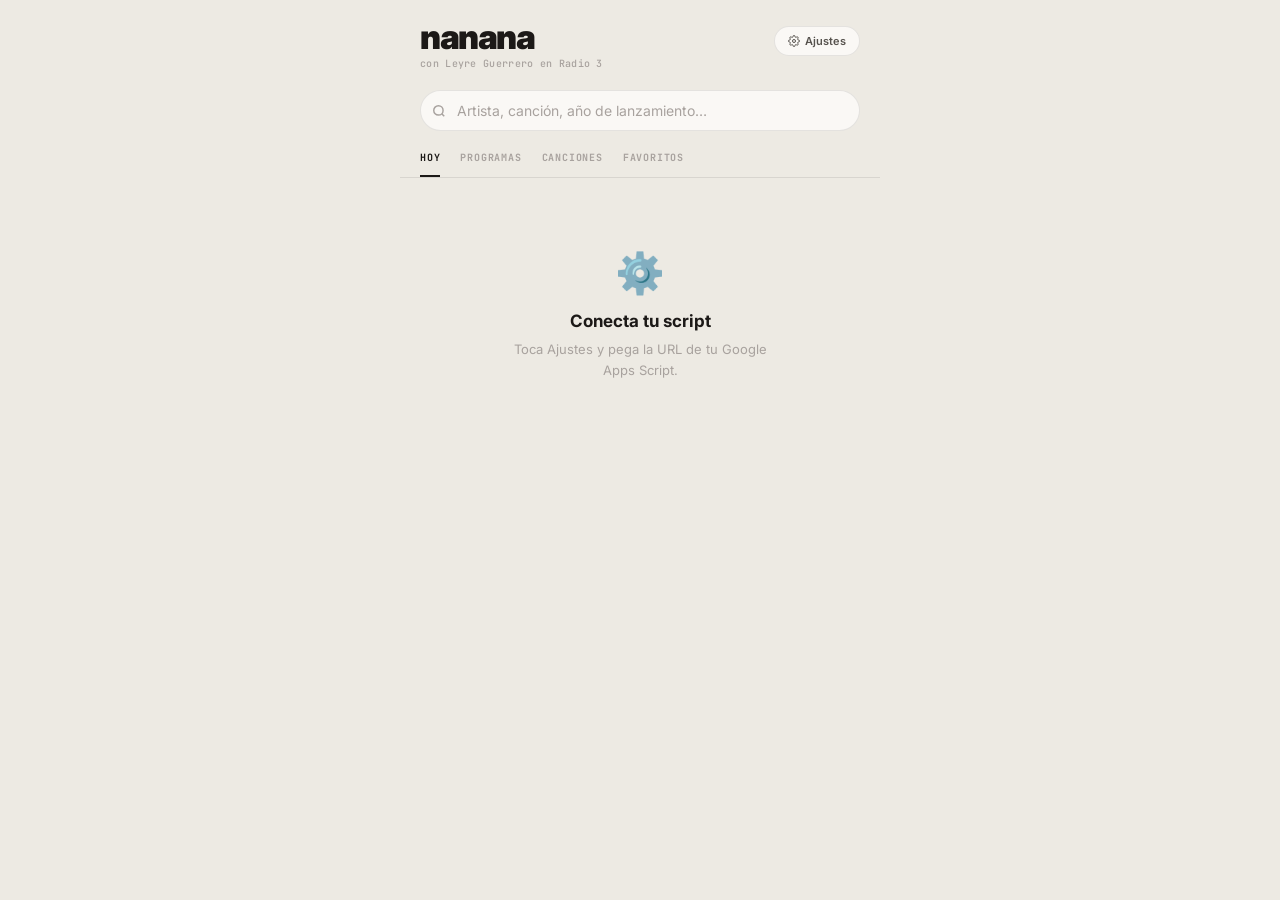
==== commit 8030c9bd: "Add files via upload" ====
--- a/nanana-app.html
+++ b/nanana-app.html
@@ -3,824 +3,1002 @@
 <head>
 <meta charset="UTF-8">
 <meta name="viewport" content="width=device-width, initial-scale=1.0, viewport-fit=cover">
-<meta name="theme-color" content="#FAFAF8">
+<meta name="theme-color" content="#EDEAE3">
 <meta name="apple-mobile-web-app-capable" content="yes">
 <meta name="apple-mobile-web-app-status-bar-style" content="default">
 <link rel="manifest" href="manifest.json">
 <title>nanana</title>
-<link href="https://fonts.googleapis.com/css2?family=Inter:wght@400;500;600;700;800&display=swap" rel="stylesheet">
+<link href="https://fonts.googleapis.com/css2?family=Inter:wght@400;500;600;700;800;900&family=JetBrains+Mono:wght@400;500;600;700&display=swap" rel="stylesheet">
 <style>
-:root {
-  --bg: #FAFAF8;
-  --white: #FFFFFF;
-  --text: #1a1a1a;
-  --muted: #8a8a8a;
-  --border: #E8E8E8;
-  --surface: #F2F2F0;
-  --red: #E8000D;
-  --red-light: #FFF0F0;
-  --red-border: #FFD0D2;
-  --green: #16a34a;
-  --green-light: #f0fdf4;
-  --green-border: #86efac;
-  --r: 12px;
-  --font: 'Inter', -apple-system, sans-serif;
-}
-*, *::before, *::after { box-sizing: border-box; margin: 0; padding: 0; }
-html { scroll-behavior: smooth; }
-body {
-  font-family: var(--font);
-  background: var(--bg);
-  color: var(--text);
-  min-height: 100dvh;
-  padding-bottom: calc(80px + env(safe-area-inset-bottom));
-  -webkit-font-smoothing: antialiased;
-}
-
-/* ── HEADER ─────────────────────────────────────────── */
-header {
-  position: sticky; top: 0; z-index: 100;
-  background: rgba(250,250,248,0.95);
-  backdrop-filter: blur(16px); -webkit-backdrop-filter: blur(16px);
-  border-bottom: 1px solid var(--border);
-  padding: 12px 16px 10px;
-  padding-top: calc(12px + env(safe-area-inset-top));
-}
-.header-top { display: flex; align-items: center; justify-content: space-between; margin-bottom: 10px; }
-.logo {
-  font-size: 22px; font-weight: 800; letter-spacing: -1.5px;
-  color: var(--red); line-height: 1;
-}
-.logo-sub { font-size: 9px; font-weight: 600; color: var(--muted); letter-spacing: 1px; text-transform: uppercase; margin-top: 1px; }
-.header-right { display: flex; align-items: center; gap: 6px; }
-.meta-badge { font-size: 11px; color: var(--muted); background: var(--surface); border-radius: 20px; padding: 3px 9px; font-weight: 500; }
-.icon-btn { background: var(--surface); border: none; border-radius: 9px; color: var(--muted); cursor: pointer; padding: 7px; display: flex; align-items: center; -webkit-tap-highlight-color: transparent; }
-
-/* ── CONFIG ─────────────────────────────────────────── */
-#config-panel { display: none; background: var(--white); border: 1px solid var(--border); border-radius: var(--r); padding: 12px; margin-bottom: 10px; }
-#config-panel.visible { display: block; }
-.config-label { font-size: 11px; color: var(--muted); margin-bottom: 5px; font-weight: 500; }
-#api-url { width: 100%; background: var(--surface); border: 1.5px solid var(--border); border-radius: 8px; color: var(--text); font-size: 12px; padding: 8px 10px; outline: none; margin-bottom: 8px; font-family: var(--font); }
-#api-url:focus { border-color: var(--red); }
-.btn-config-save { width: 100%; background: var(--red); border: none; border-radius: 8px; color: white; font-size: 13px; font-weight: 700; padding: 9px; cursor: pointer; font-family: var(--font); }
-
-/* ── BÚSQUEDA ────────────────────────────────────────── */
-.search-wrap { position: relative; }
-.search-icon { position: absolute; left: 11px; top: 50%; transform: translateY(-50%); color: var(--muted); pointer-events: none; }
-#buscar { width: 100%; background: var(--surface); border: 1.5px solid transparent; border-radius: 10px; color: var(--text); font-size: 14px; padding: 9px 12px 9px 34px; outline: none; transition: border-color .2s, background .2s; font-family: var(--font); }
-#buscar:focus { border-color: var(--red); background: var(--white); }
-#buscar::placeholder { color: var(--muted); }
-
-/* ── NAV TABS ────────────────────────────────────────── */
-.nav-tabs { display: flex; border-bottom: 1px solid var(--border); background: var(--bg); }
-.nav-tab { flex: 1; background: none; border: none; border-bottom: 2px solid transparent; color: var(--muted); font-size: 12px; font-weight: 600; padding: 10px 4px; cursor: pointer; font-family: var(--font); transition: color .15s, border-color .15s; -webkit-tap-highlight-color: transparent; letter-spacing: 0.2px; }
-.nav-tab.activo { color: var(--red); border-bottom-color: var(--red); }
-
-/* ── FILTROS ─────────────────────────────────────────── */
-.filtros { display: flex; gap: 6px; padding: 8px 16px; overflow-x: auto; scrollbar-width: none; border-bottom: 1px solid var(--border); }
-.filtros::-webkit-scrollbar { display: none; }
-.pill { flex-shrink: 0; background: var(--white); border: 1.5px solid var(--border); border-radius: 20px; color: var(--muted); font-size: 11px; font-weight: 600; padding: 5px 12px; cursor: pointer; transition: all .15s; white-space: nowrap; -webkit-tap-highlight-color: transparent; font-family: var(--font); }
-.pill.activo { background: var(--red); border-color: var(--red); color: white; }
-
-/* ── MAIN ────────────────────────────────────────────── */
-main { padding-bottom: 20px; }
-
-/* ── GRUPO FECHA (tab Programa) ──────────────────────── */
-.grupo-fecha { margin-bottom: 2px; }
-.fecha-header { display: flex; align-items: center; gap: 10px; padding: 12px 16px 8px; cursor: pointer; -webkit-tap-highlight-color: transparent; }
-.fecha-banda { width: 4px; height: 34px; border-radius: 4px; background: var(--red); flex-shrink: 0; }
-.fecha-info { flex: 1; min-width: 0; }
-.fecha-dia { font-size: 16px; font-weight: 800; color: var(--text); letter-spacing: -0.5px; line-height: 1.1; }
-.fecha-dia.hoy { color: var(--red); }
-.fecha-secundaria { font-size: 10px; color: var(--muted); margin-top: 1px; font-weight: 500; }
-.fecha-derecha { display: flex; align-items: center; gap: 6px; }
-.fecha-count { font-size: 11px; color: var(--muted); background: var(--surface); border-radius: 10px; padding: 3px 8px; font-weight: 600; }
-.badge-nuevas { font-size: 10px; font-weight: 700; color: white; background: var(--red); border-radius: 10px; padding: 2px 7px; }
-.fecha-chevron { color: var(--muted); transition: transform .2s; flex-shrink: 0; }
-.grupo-fecha.colapsado .fecha-chevron { transform: rotate(-90deg); }
-.grupo-fecha.colapsado .lista-canciones { display: none; }
-.lista-canciones { padding: 0 12px 4px; }
-
-/* ── CARD CANCIÓN ────────────────────────────────────── */
-.cancion { background: var(--white); border: 1.5px solid var(--border); border-radius: var(--r); margin-bottom: 5px; overflow: hidden; transition: border-color .15s; }
-.cancion.guardada { border-color: var(--green-border); background: var(--green-light); }
-.cancion.reproduciendo { border-color: var(--red); }
-.cancion-main { display: flex; align-items: center; gap: 9px; padding: 10px 11px; }
-.cancion-num { width: 24px; height: 24px; border-radius: 7px; background: var(--red); display: flex; align-items: center; justify-content: center; font-size: 10px; font-weight: 700; color: white; flex-shrink: 0; }
-.cancion-num.playing-indicator { background: var(--red); animation: pulse 1.2s ease-in-out infinite; }
-@keyframes pulse { 0%,100%{opacity:1} 50%{opacity:0.5} }
-.cancion-info { flex: 1; min-width: 0; }
-.cancion-titulo { font-size: 13px; font-weight: 600; color: var(--text); white-space: nowrap; overflow: hidden; text-overflow: ellipsis; line-height: 1.3; }
-.cancion-artista { font-size: 11px; color: var(--muted); white-space: nowrap; overflow: hidden; text-overflow: ellipsis; margin-top: 2px; font-weight: 500; }
-.cancion-meta { font-size: 10px; color: var(--red); margin-top: 2px; font-weight: 500; white-space: nowrap; overflow: hidden; text-overflow: ellipsis; }
-.cancion-acciones { display: flex; align-items: center; gap: 5px; flex-shrink: 0; }
-.btn-play { width: 30px; height: 30px; border-radius: 50%; background: var(--red); border: none; cursor: pointer; display: flex; align-items: center; justify-content: center; -webkit-tap-highlight-color: transparent; transition: transform .1s, opacity .15s; flex-shrink: 0; }
-.btn-play:active { transform: scale(0.9); }
-.btn-play.loading { opacity: 0.6; }
-.btn-heart { width: 30px; height: 30px; border-radius: 50%; background: var(--surface); border: 1.5px solid var(--border); cursor: pointer; display: flex; align-items: center; justify-content: center; -webkit-tap-highlight-color: transparent; transition: all .15s; flex-shrink: 0; }
-.btn-heart:active { transform: scale(0.88); }
-.btn-heart.guardado { background: var(--green-light); border-color: var(--green-border); }
-.btn-ytmusic { height: 30px; border-radius: 15px; background: var(--red-light); border: 1.5px solid var(--red-border); color: var(--red); font-size: 10px; font-weight: 700; padding: 0 9px; cursor: pointer; display: flex; align-items: center; gap: 3px; white-space: nowrap; -webkit-tap-highlight-color: transparent; text-decoration: none; font-family: var(--font); flex-shrink: 0; }
-.btn-ytmusic:active { opacity: .7; }
-
-/* ── REPRODUCTOR EMBED ───────────────────────────────── */
-.player-wrap { overflow: hidden; max-height: 0; transition: max-height .3s ease, padding .3s ease; padding: 0 11px; }
-.player-wrap.visible { max-height: 72px; padding: 0 11px 10px; }
-.player-inner { border-radius: 8px; overflow: hidden; background: #000; }
-.player-inner iframe { display: block; width: 100%; height: 60px; border: none; }
-.player-loading { display: flex; align-items: center; justify-content: center; gap: 8px; height: 60px; font-size: 11px; color: var(--muted); font-weight: 500; }
-.mini-spinner { width: 14px; height: 14px; border: 2px solid var(--border); border-top-color: var(--red); border-radius: 50%; animation: spin .7s linear infinite; }
-@keyframes spin { to { transform: rotate(360deg); } }
-
-/* ── SECCIÓN NOVEDADES ───────────────────────────────── */
-.novedades-group { margin-bottom: 2px; }
-.novedades-header { display: flex; align-items: center; justify-content: space-between; padding: 12px 16px 6px; cursor: pointer; -webkit-tap-highlight-color: transparent; }
-.novedades-year { font-size: 16px; font-weight: 800; color: var(--text); letter-spacing: -0.5px; }
-.novedades-year.current { color: var(--red); }
-.novedades-count { font-size: 11px; color: var(--muted); background: var(--surface); border-radius: 10px; padding: 3px 8px; font-weight: 600; }
-.novedades-chevron { color: var(--muted); transition: transform .2s; }
-.novedades-group.colapsado .novedades-chevron { transform: rotate(-90deg); }
-.novedades-group.colapsado .novedades-lista { display: none; }
-.novedades-lista { padding: 0 12px 4px; }
-
-.novedad-card { background: var(--white); border: 1.5px solid var(--border); border-radius: var(--r); margin-bottom: 5px; overflow: hidden; }
-.novedad-card.guardada { border-color: var(--green-border); background: var(--green-light); }
-.novedad-card.reproduciendo { border-color: var(--red); }
-.novedad-main { display: flex; align-items: center; gap: 9px; padding: 10px 11px; }
-.novedad-fecha-badge { flex-shrink: 0; text-align: center; background: var(--red); border-radius: 8px; padding: 4px 7px; min-width: 44px; }
-.novedad-fecha-badge.unknown { background: var(--surface); }
-.novedad-fecha-dia { font-size: 14px; font-weight: 800; color: white; line-height: 1; }
-.novedad-fecha-badge.unknown .novedad-fecha-dia { color: var(--muted); font-size: 11px; font-weight: 600; }
-.novedad-fecha-mes { font-size: 9px; font-weight: 700; color: rgba(255,255,255,0.8); text-transform: uppercase; letter-spacing: 0.5px; }
-.novedad-info { flex: 1; min-width: 0; }
-.novedad-titulo { font-size: 13px; font-weight: 600; color: var(--text); white-space: nowrap; overflow: hidden; text-overflow: ellipsis; }
-.novedad-artista { font-size: 11px; color: var(--muted); white-space: nowrap; overflow: hidden; text-overflow: ellipsis; margin-top: 2px; font-weight: 500; }
-.novedad-album { font-size: 10px; color: var(--red); margin-top: 2px; white-space: nowrap; overflow: hidden; text-overflow: ellipsis; font-weight: 500; }
-.novedad-acciones { display: flex; align-items: center; gap: 5px; flex-shrink: 0; }
-
-/* ── ESTADOS ─────────────────────────────────────────── */
-.estado { text-align: center; padding: 50px 24px; color: var(--muted); }
-.estado-emoji { font-size: 40px; display: block; margin-bottom: 14px; }
-.estado h2 { font-size: 17px; font-weight: 700; color: var(--text); margin-bottom: 8px; letter-spacing: -0.3px; }
-.estado p { font-size: 13px; line-height: 1.6; max-width: 260px; margin: 0 auto; font-weight: 500; }
-.spinner { width: 26px; height: 26px; border: 2px solid var(--border); border-top-color: var(--red); border-radius: 50%; animation: spin .7s linear infinite; margin: 0 auto 14px; }
-
-/* ── MINI PLAYER BARRA FIJA ──────────────────────────── */
-#mini-player {
-  position: fixed; bottom: 0; left: 0; right: 0; z-index: 200;
-  background: rgba(250,250,248,0.97);
-  backdrop-filter: blur(20px); -webkit-backdrop-filter: blur(20px);
-  border-top: 1px solid var(--border);
-  padding: 10px 16px;
-  padding-bottom: calc(10px + env(safe-area-inset-bottom));
-  display: none;
-}
-#mini-player.visible { display: block; }
-.mini-player-inner { display: flex; align-items: center; gap: 10px; }
-.mini-player-info { flex: 1; min-width: 0; }
-.mini-player-titulo { font-size: 13px; font-weight: 700; color: var(--text); white-space: nowrap; overflow: hidden; text-overflow: ellipsis; letter-spacing: -0.2px; }
-.mini-player-artista { font-size: 11px; color: var(--muted); white-space: nowrap; overflow: hidden; text-overflow: ellipsis; font-weight: 500; }
-.mini-player-controls { display: flex; align-items: center; gap: 6px; flex-shrink: 0; }
-.ctrl-btn { width: 32px; height: 32px; border-radius: 50%; background: var(--surface); border: none; color: var(--text); cursor: pointer; display: flex; align-items: center; justify-content: center; -webkit-tap-highlight-color: transparent; transition: background .15s; }
-.ctrl-btn:active { background: var(--border); }
-.ctrl-btn.play-main { background: var(--red); color: white; width: 36px; height: 36px; }
-.ctrl-close { background: none; border: none; color: var(--muted); cursor: pointer; padding: 4px; -webkit-tap-highlight-color: transparent; }
-
-/* ── TOAST ───────────────────────────────────────────── */
-#toast { position: fixed; bottom: calc(90px + env(safe-area-inset-bottom)); left: 50%; transform: translateX(-50%) translateY(10px); background: var(--text); color: white; font-size: 12px; font-weight: 600; padding: 9px 18px; border-radius: 20px; opacity: 0; transition: all .25s cubic-bezier(.34,1.56,.64,1); z-index: 999; white-space: nowrap; pointer-events: none; font-family: var(--font); }
-#toast.visible { opacity: 1; transform: translateX(-50%) translateY(0); }
-
-/* ── SEPARADOR ───────────────────────────────────────── */
-.sep { font-size: 10px; font-weight: 700; letter-spacing: 1.5px; text-transform: uppercase; color: var(--muted); padding: 14px 16px 4px; }
-
-@media(min-width:480px){ header,.nav-tabs,.filtros,main,#mini-player{ max-width:480px; margin-left:auto; margin-right:auto; } }
+:root{
+  --bg:#EDEAE3;--card:#E5E2DB;--white:#FAF8F5;
+  --text:#1C1917;--text2:#57534E;--muted:#A8A29E;
+  --border:rgba(0,0,0,0.09);
+  --orange:#E8490A;
+  --green:#16a34a;
+  --pbg:#1C1917;--ptxt:#FAF8F5;--pmut:#78716C;
+  --font:'Inter',-apple-system,sans-serif;
+  --mono:'JetBrains Mono',monospace;
+}
+*,*::before,*::after{box-sizing:border-box;margin:0;padding:0}
+html{scroll-behavior:smooth}
+body{font-family:var(--font);background:var(--bg);color:var(--text);min-height:100dvh;-webkit-font-smoothing:antialiased;padding-bottom:calc(130px + env(safe-area-inset-bottom))}
+
+/* HEADER */
+header{padding:20px 20px 0;padding-top:calc(20px + env(safe-area-inset-top))}
+.header-top{display:flex;align-items:flex-start;justify-content:space-between;margin-bottom:20px}
+.logo-wrap{}
+.logo{font-family:var(--font);font-size:34px;font-weight:900;color:var(--text);line-height:1;letter-spacing:-1.5px}
+.logo-sub{font-family:var(--mono);font-size:10px;font-weight:500;color:var(--muted);letter-spacing:.3px;margin-top:3px}
+.btn-cfg{background:var(--white);border:1px solid var(--border);border-radius:20px;color:var(--text2);font-size:11px;font-weight:600;padding:7px 13px;cursor:pointer;font-family:var(--font);display:flex;align-items:center;gap:5px;-webkit-tap-highlight-color:transparent;margin-top:6px;white-space:nowrap}
+
+/* CONFIG */
+#cfg{display:none;background:var(--white);border:1px solid var(--border);border-radius:12px;padding:14px;margin:0 20px 16px}
+#cfg.on{display:block}
+.cfg-l{font-size:11px;color:var(--muted);margin-bottom:5px;font-weight:500;font-family:var(--mono)}
+#api-url{width:100%;background:var(--bg);border:1px solid var(--border);border-radius:8px;color:var(--text);font-size:12px;padding:9px 11px;outline:none;margin-bottom:8px;font-family:var(--mono)}
+#api-url:focus{border-color:var(--orange)}
+.btn-cfg-save{width:100%;background:var(--orange);border:none;border-radius:8px;color:#fff;font-size:13px;font-weight:700;padding:10px;cursor:pointer;font-family:var(--font)}
+
+/* SEARCH */
+.sw{position:relative;margin:0 20px 20px}
+.si{position:absolute;left:12px;top:50%;transform:translateY(-50%);color:var(--muted);pointer-events:none}
+#buscar{width:100%;background:var(--white);border:1px solid var(--border);border-radius:24px;color:var(--text);font-size:14px;padding:11px 16px 11px 36px;outline:none;font-family:var(--font)}
+#buscar:focus{border-color:var(--orange)}
+#buscar::placeholder{color:var(--muted)}
+
+/* TABS */
+.tabs{display:flex;padding:0 20px;gap:20px;border-bottom:1px solid var(--border)}
+.tab{background:none;border:none;border-bottom:2px solid transparent;color:var(--muted);font-size:10px;font-weight:700;padding:0 0 11px;cursor:pointer;font-family:var(--mono);letter-spacing:.8px;text-transform:uppercase;transition:color .15s,border-color .15s;-webkit-tap-highlight-color:transparent;white-space:nowrap}
+.tab.on{color:var(--text);border-bottom-color:var(--text)}
+
+main{padding:20px 20px 0}
+
+/* COLLAGE */
+.collage{width:100%;aspect-ratio:1;border-radius:16px;overflow:hidden;position:relative;cursor:pointer;background:var(--card)}
+.collage-grid{display:grid;width:100%;height:100%;gap:2px}
+.collage-grid.n1{grid-template-columns:1fr}
+.collage-grid.n2{grid-template-columns:1fr 1fr}
+.collage-grid.n3{grid-template-columns:1fr 1fr;grid-template-rows:1fr 1fr}
+.collage-grid.n4{grid-template-columns:1fr 1fr;grid-template-rows:1fr 1fr}
+.collage-cell{overflow:hidden;background:var(--card);display:flex;align-items:center;justify-content:center;font-size:24px}
+.collage-cell.span2{grid-column:span 2}
+.collage-cell img{width:100%;height:100%;object-fit:cover;display:block}
+.collage-ov{position:absolute;inset:0;background:linear-gradient(to top,rgba(0,0,0,.75) 0%,rgba(0,0,0,.1) 55%,transparent 100%)}
+.collage-top{position:absolute;top:14px;left:14px;right:14px;display:flex;justify-content:space-between;align-items:center}
+.collage-badge{font-family:var(--mono);font-size:10px;font-weight:500;background:rgba(255,255,255,.18);backdrop-filter:blur(10px);-webkit-backdrop-filter:blur(10px);border:1px solid rgba(255,255,255,.22);border-radius:20px;padding:5px 11px;color:#fff;letter-spacing:.3px}
+.collage-tracks{font-family:var(--mono);font-size:10px;font-weight:500;color:rgba(255,255,255,.65)}
+.collage-bot{position:absolute;bottom:14px;left:14px;right:14px;display:flex;align-items:flex-end;justify-content:space-between;gap:12px}
+.collage-lbl{font-family:var(--mono);font-size:9px;font-weight:600;color:rgba(255,255,255,.55);letter-spacing:1px;text-transform:uppercase;margin-bottom:4px}
+.collage-tit{font-size:26px;font-weight:900;color:#fff;letter-spacing:-.8px;line-height:1.05}
+.collage-art{font-size:14px;color:var(--orange);font-weight:600;margin-top:3px}
+.collage-play{width:52px;height:52px;border-radius:50%;background:var(--orange);border:none;cursor:pointer;display:flex;align-items:center;justify-content:center;flex-shrink:0;-webkit-tap-highlight-color:transparent;box-shadow:0 4px 20px rgba(232,73,10,.45);transition:transform .1s}
+.collage-play:active{transform:scale(.93)}
+
+/* SEC */
+.sec-hdr{display:flex;align-items:center;justify-content:space-between;margin-bottom:12px;margin-top:24px}
+.sec-lbl{font-family:var(--mono);font-size:10px;font-weight:600;letter-spacing:1px;text-transform:uppercase;color:var(--muted)}
+.sec-cnt{font-family:var(--mono);font-size:10px;color:var(--muted)}
+
+/* RECIENTES SCROLL */
+.rec-scroll{display:flex;gap:12px;overflow-x:auto;scrollbar-width:none;padding-bottom:4px;margin-bottom:4px;margin-left:-20px;margin-right:-20px;padding-left:20px;padding-right:20px}
+.rec-scroll::-webkit-scrollbar{display:none}
+.rec-item{flex-shrink:0;width:120px;cursor:pointer;-webkit-tap-highlight-color:transparent}
+.rec-collage{width:120px;height:120px;border-radius:10px;overflow:hidden;background:var(--card);display:grid;gap:1px;margin-bottom:7px}
+.rec-collage.n1{grid-template-columns:1fr}
+.rec-collage.n2{grid-template-columns:1fr 1fr}
+.rec-collage.n4{grid-template-columns:1fr 1fr;grid-template-rows:1fr 1fr}
+.rec-cell{overflow:hidden;background:var(--card);display:flex;align-items:center;justify-content:center;font-size:16px}
+.rec-cell img{width:100%;height:100%;object-fit:cover}
+.rec-fecha{font-family:var(--mono);font-size:10px;font-weight:600;color:var(--orange);text-transform:uppercase;letter-spacing:.3px}
+.rec-cnt{font-size:11px;font-weight:600;color:var(--muted);margin-top:1px}
+
+/* MESES (tab Programas) */
+.mes-grupo{margin-bottom:2px}
+.mes-hdr{display:flex;align-items:center;justify-content:space-between;padding:14px 0 10px;border-top:1px solid var(--border);cursor:pointer;-webkit-tap-highlight-color:transparent}
+.mes-tit{font-size:15px;font-weight:700;color:var(--text);letter-spacing:-.3px}
+.mes-tit.actual{color:var(--orange)}
+.mes-sub{font-family:var(--mono);font-size:10px;color:var(--muted);margin-top:2px;letter-spacing:.3px}
+.mes-cnt{font-family:var(--mono);font-size:11px;color:var(--muted);background:var(--card);padding:3px 9px;border-radius:12px}
+.mes-chev{color:var(--muted);transition:transform .2s}
+.mes-grupo.col .mes-chev{transform:rotate(-90deg)}
+.mes-grupo.col .mes-body{display:none}
+
+/* DIA dentro de mes */
+.dia-hdr{display:flex;align-items:center;justify-content:space-between;padding:10px 0 8px;border-top:1px solid var(--border);cursor:pointer;-webkit-tap-highlight-color:transparent}
+.dia-tit{font-size:14px;font-weight:700;color:var(--text);letter-spacing:-.2px}
+.dia-sub{font-family:var(--mono);font-size:9px;color:var(--muted);margin-top:2px;letter-spacing:.3px}
+.dia-cnt{font-family:var(--mono);font-size:10px;color:var(--muted);background:var(--card);padding:2px 8px;border-radius:10px}
+.dia-chev{color:var(--muted);transition:transform .2s}
+.dia-grupo.col .dia-chev{transform:rotate(-90deg)}
+.dia-grupo.col .dia-body{display:none}
+.dia-body{padding-bottom:4px}
+
+/* CANCION ROW */
+.crow{display:flex;align-items:center;gap:12px;padding:10px 0;border-bottom:1px solid var(--border)}
+.crow:last-child{border-bottom:none}
+.cart{width:46px;height:46px;border-radius:9px;background:var(--card);flex-shrink:0;overflow:hidden;display:flex;align-items:center;justify-content:center;font-size:18px;cursor:pointer;position:relative}
+.cart img{width:100%;height:100%;object-fit:cover}
+.cart-ov{position:absolute;inset:0;background:rgba(0,0,0,.35);display:flex;align-items:center;justify-content:center;opacity:0;transition:opacity .15s;border-radius:9px}
+.crow.playing .cart-ov{opacity:1}
+.crow.playing .cart{outline:2px solid var(--orange)}
+.cinfo{flex:1;min-width:0;cursor:pointer}
+.ctit{font-size:14px;font-weight:600;color:var(--text);white-space:nowrap;overflow:hidden;text-overflow:ellipsis;line-height:1.3}
+.cart_{font-size:12px;color:var(--muted);white-space:nowrap;overflow:hidden;text-overflow:ellipsis;margin-top:2px;font-weight:500}
+.cmeta{font-family:var(--mono);font-size:9px;color:var(--orange);margin-top:2px;font-weight:600;white-space:nowrap;overflow:hidden;text-overflow:ellipsis;letter-spacing:.2px}
+.cright{display:flex;align-items:center;gap:4px;flex-shrink:0}
+.icon-btn{background:none;border:none;cursor:pointer;color:var(--muted);padding:5px;-webkit-tap-highlight-color:transparent;display:flex;align-items:center}
+.icon-btn.on{color:var(--green)}
+.icon-btn.yt{color:var(--muted);text-decoration:none}
+
+/* NOVEDAD row */
+.nrow{display:flex;align-items:center;gap:12px;padding:10px 0;border-bottom:1px solid var(--border)}
+.nrow:last-child{border-bottom:none}
+.nchip{flex-shrink:0;text-align:center;min-width:34px;cursor:pointer}
+.nday{font-size:18px;font-weight:800;color:var(--text);line-height:1}
+.nmon{font-family:var(--mono);font-size:9px;font-weight:600;color:var(--orange);text-transform:uppercase;letter-spacing:.3px}
+.nunk{font-family:var(--mono);font-size:10px;color:var(--muted)}
+
+/* ESTADO */
+.estado{text-align:center;padding:50px 20px;color:var(--muted)}
+.ee{font-size:40px;display:block;margin-bottom:14px}
+.estado h2{font-size:17px;font-weight:700;color:var(--text);margin-bottom:8px}
+.estado p{font-size:13px;line-height:1.6;max-width:260px;margin:0 auto}
+.spin{width:24px;height:24px;border:2px solid var(--border);border-top-color:var(--orange);border-radius:50%;animation:spin .7s linear infinite;margin:0 auto 14px}
+@keyframes spin{to{transform:rotate(360deg)}}
+
+/* ── MINI PLAYER ───────────────────────── */
+#mp{
+  position:fixed;bottom:0;left:0;right:0;z-index:300;
+  background:var(--pbg);
+  border-top-left-radius:20px;border-top-right-radius:20px;
+  padding:12px 14px calc(14px + env(safe-area-inset-bottom));
+  display:none;
+  box-shadow:0 -8px 40px rgba(0,0,0,.28);
+}
+#mp.on{display:block}
+.mp-row{display:flex;align-items:center;gap:10px;margin-bottom:10px;cursor:pointer}
+.mp-art{width:48px;height:48px;border-radius:10px;background:#333;flex-shrink:0;overflow:hidden;display:flex;align-items:center;justify-content:center;font-size:22px}
+.mp-art img{width:100%;height:100%;object-fit:cover}
+.mp-nfo{flex:1;min-width:0}
+.mp-tit{font-size:13px;font-weight:700;color:var(--ptxt);white-space:nowrap;overflow:hidden;text-overflow:ellipsis}
+.mp-art_{font-family:var(--mono);font-size:10px;color:var(--pmut);white-space:nowrap;overflow:hidden;text-overflow:ellipsis;margin-top:2px;letter-spacing:.2px}
+.mp-ctrls{display:flex;align-items:center;gap:6px;flex-shrink:0}
+.mpc{background:none;border:none;color:var(--pmut);cursor:pointer;padding:4px;display:flex;align-items:center;-webkit-tap-highlight-color:transparent;transition:color .15s}
+.mpc:active{opacity:.7}
+.mpc.pri{width:38px;height:38px;border-radius:50%;background:var(--ptxt);color:var(--pbg);display:flex;align-items:center;justify-content:center;padding:0;flex-shrink:0}
+.mpc.hrt.on{color:var(--green)}
+.mpc.ytl{color:var(--orange);text-decoration:none}
+.mp-x{background:none;border:none;color:var(--pmut);cursor:pointer;padding:4px;-webkit-tap-highlight-color:transparent}
+/* Progress */
+.mp-prog-wrap{display:flex;flex-direction:column;gap:5px}
+.mp-bar{width:100%;height:3px;background:rgba(255,255,255,.12);border-radius:2px;cursor:pointer;position:relative;touch-action:none}
+.mp-bar-fill{height:100%;background:rgba(255,255,255,.65);border-radius:2px;width:0%;pointer-events:none}
+.mp-times{display:flex;justify-content:space-between}
+.mp-t{font-family:var(--mono);font-size:9px;color:var(--pmut);font-variant-numeric:tabular-nums}
+
+/* iframe */
+#ytf{position:fixed;width:1px;height:1px;opacity:0;bottom:0;left:0;pointer-events:none;border:none}
+
+/* ── FULLSCREEN ────────────────────────── */
+#fp{position:fixed;inset:0;z-index:500;background:var(--bg);display:none;flex-direction:column;overflow-y:auto;-webkit-overflow-scrolling:touch}
+#fp.on{display:flex}
+.fp-bar{display:flex;align-items:center;justify-content:space-between;padding:14px 20px 0;padding-top:calc(14px + env(safe-area-inset-top));flex-shrink:0}
+.fp-down{background:var(--card);border:none;border-radius:50%;width:36px;height:36px;display:flex;align-items:center;justify-content:center;cursor:pointer;color:var(--text2);-webkit-tap-highlight-color:transparent}
+.fp-label{font-family:var(--mono);font-size:10px;font-weight:600;color:var(--muted);text-transform:uppercase;letter-spacing:.8px}
+.fp-art-w{padding:18px 28px 14px;flex-shrink:0}
+.fp-art{width:100%;aspect-ratio:1;border-radius:18px;overflow:hidden;background:var(--card);display:flex;align-items:center;justify-content:center;box-shadow:0 20px 60px rgba(0,0,0,.14)}
+.fp-art img{width:100%;height:100%;object-fit:cover}
+.fp-art-ph{font-size:80px}
+.fp-nfo{padding:0 20px 10px;flex-shrink:0}
+.fp-tit{font-size:24px;font-weight:900;color:var(--text);letter-spacing:-1px;line-height:1.15}
+.fp-art_{font-size:15px;color:var(--orange);font-weight:600;margin-top:3px}
+.fp-meta{font-family:var(--mono);font-size:11px;color:var(--muted);margin-top:5px;letter-spacing:.2px}
+.fp-chips{display:flex;flex-wrap:wrap;gap:6px;margin-top:8px}
+.fp-chip{font-family:var(--mono);font-size:10px;font-weight:600;color:var(--text2);background:var(--card);border-radius:20px;padding:4px 11px}
+.fp-played{font-family:var(--mono);font-size:10px;color:var(--muted);margin-top:6px;letter-spacing:.2px}
+.fp-prog-w{padding:6px 20px 0;flex-shrink:0}
+.fp-bar{display:flex;flex-direction:column;gap:6px;padding:0}
+.fp-bar-track{width:100%;height:4px;background:var(--card);border-radius:3px;cursor:pointer;touch-action:none}
+.fp-bar-fill{height:100%;background:var(--text);border-radius:3px;width:0%;pointer-events:none}
+.fp-times{display:flex;justify-content:space-between}
+.fp-t{font-family:var(--mono);font-size:10px;color:var(--muted);font-variant-numeric:tabular-nums}
+.fp-ctrls{display:flex;align-items:center;justify-content:center;gap:16px;padding:14px 20px 16px;flex-shrink:0}
+.fpc{background:none;border:none;color:var(--text2);cursor:pointer;display:flex;align-items:center;justify-content:center;-webkit-tap-highlight-color:transparent;padding:6px;border-radius:50%;transition:background .15s}
+.fpc:active{background:var(--card)}
+.fpc.pri{width:64px;height:64px;background:var(--text);color:var(--white);border-radius:50%}
+.fpc.hrt.on{color:var(--green)}
+.fpc.ytl{color:var(--orange);text-decoration:none;font-family:var(--mono);font-size:10px;font-weight:700;letter-spacing:.5px;text-transform:uppercase;gap:4px}
+.fp-lyr{padding:0 20px 48px;flex-shrink:0}
+.lyr-ey{font-family:var(--mono);font-size:10px;font-weight:600;letter-spacing:1.5px;text-transform:uppercase;color:var(--muted);margin-bottom:14px}
+.lyr-txt{font-size:15px;color:var(--text);line-height:1.95;white-space:pre-wrap}
+.lyr-mut{font-size:13px;color:var(--muted);font-style:italic}
+.lspin{width:14px;height:14px;border:2px solid var(--border);border-top-color:var(--orange);border-radius:50%;animation:spin .7s linear infinite;display:inline-block;vertical-align:middle;margin-right:6px}
+.fp-next-sec{padding:0 20px 40px;flex-shrink:0}
+.fp-next-ey{font-family:var(--mono);font-size:10px;font-weight:600;letter-spacing:1px;text-transform:uppercase;color:var(--muted);margin-bottom:12px}
+
+/* TOAST */
+#toast{position:fixed;bottom:calc(140px + env(safe-area-inset-bottom));left:50%;transform:translateX(-50%) translateY(10px);background:var(--text);color:var(--white);font-size:12px;font-weight:600;padding:9px 18px;border-radius:20px;opacity:0;transition:all .25s cubic-bezier(.34,1.56,.64,1);z-index:999;white-space:nowrap;pointer-events:none;font-family:var(--mono)}
+#toast.on{opacity:1;transform:translateX(-50%) translateY(0)}
+
+@media(min-width:480px){body{max-width:480px;margin:0 auto} #mp,#fp{max-width:480px;left:50%;right:auto;transform:translateX(-50%)} }
 </style>
 </head>
 <body>
 
 <header>
   <div class="header-top">
-    <div>
+    <div class="logo-wrap">
       <div class="logo">nanana</div>
-      <div class="logo-sub">Radio 3 · playlist diaria</div>
+      <div class="logo-sub">con Leyre Guerrero en Radio 3</div>
     </div>
-    <div class="header-right">
-      <div class="meta-badge" id="meta-info">—</div>
-      <button class="icon-btn" onclick="toggleConfig()">
-        <svg width="15" height="15" viewBox="0 0 24 24" fill="none" stroke="currentColor" stroke-width="2">
-          <circle cx="12" cy="12" r="3"/>
-          <path d="M19.4 15a1.65 1.65 0 0 0 .33 1.82l.06.06a2 2 0 0 1-2.83 2.83l-.06-.06a1.65 1.65 0 0 0-1.82-.33 1.65 1.65 0 0 0-1 1.51V21a2 2 0 0 1-4 0v-.09A1.65 1.65 0 0 0 9 19.4a1.65 1.65 0 0 0-1.82.33l-.06.06a2 2 0 0 1-2.83-2.83l.06-.06A1.65 1.65 0 0 0 4.68 15a1.65 1.65 0 0 0-1.51-1H3a2 2 0 0 1 0-4h.09A1.65 1.65 0 0 0 4.6 9a1.65 1.65 0 0 0-.33-1.82l-.06-.06a2 2 0 0 1 2.83-2.83l.06.06A1.65 1.65 0 0 0 9 4.68a1.65 1.65 0 0 0 1-1.51V3a2 2 0 0 1 4 0v.09a1.65 1.65 0 0 0 1 1.51 1.65 1.65 0 0 0 1.82-.33l.06-.06a2 2 0 0 1 2.83 2.83l-.06.06A1.65 1.65 0 0 0 19.4 9a1.65 1.65 0 0 0 1.51 1H21a2 2 0 0 1 0 4h-.09a1.65 1.65 0 0 0-1.51 1z"/>
-        </svg>
+    <button class="btn-cfg" onclick="toggleCfg()">
+      <svg width="12" height="12" viewBox="0 0 24 24" fill="none" stroke="currentColor" stroke-width="2"><circle cx="12" cy="12" r="3"/><path d="M19.4 15a1.65 1.65 0 0 0 .33 1.82l.06.06a2 2 0 0 1-2.83 2.83l-.06-.06a1.65 1.65 0 0 0-1.82-.33 1.65 1.65 0 0 0-1 1.51V21a2 2 0 0 1-4 0v-.09A1.65 1.65 0 0 0 9 19.4a1.65 1.65 0 0 0-1.82.33l-.06.06a2 2 0 0 1-2.83-2.83l.06-.06A1.65 1.65 0 0 0 4.68 15a1.65 1.65 0 0 0-1.51-1H3a2 2 0 0 1 0-4h.09A1.65 1.65 0 0 0 4.6 9a1.65 1.65 0 0 0-.33-1.82l-.06-.06a2 2 0 0 1 2.83-2.83l.06.06A1.65 1.65 0 0 0 9 4.68a1.65 1.65 0 0 0 1-1.51V3a2 2 0 0 1 4 0v.09a1.65 1.65 0 0 0 1 1.51 1.65 1.65 0 0 0 1.82-.33l.06-.06a2 2 0 0 1 2.83 2.83l-.06.06A1.65 1.65 0 0 0 19.4 9a1.65 1.65 0 0 0 1.51 1H21a2 2 0 0 1 0 4h-.09a1.65 1.65 0 0 0-1.51 1z"/></svg>
+      Ajustes
+    </button>
+  </div>
+</header>
+
+<div id="cfg">
+  <div class="cfg-l">URL del Google Apps Script</div>
+  <input id="api-url" type="url" placeholder="https://script.google.com/macros/s/…/exec">
+  <button class="btn-cfg-save" onclick="saveCfg()">Guardar y conectar</button>
+</div>
+
+<div class="sw">
+  <svg class="si" width="14" height="14" viewBox="0 0 24 24" fill="none" stroke="currentColor" stroke-width="2.5"><circle cx="11" cy="11" r="8"/><line x1="21" y1="21" x2="16.65" y2="16.65"/></svg>
+  <input id="buscar" type="search" placeholder="Artista, canción, año de lanzamiento…" autocomplete="off" autocorrect="off">
+</div>
+
+<div class="tabs">
+  <button class="tab on" onclick="setTab('hoy',this)">Hoy</button>
+  <button class="tab" onclick="setTab('programas',this)">Programas</button>
+  <button class="tab" onclick="setTab('canciones',this)">Canciones</button>
+  <button class="tab" onclick="setTab('favoritos',this)">Favoritos</button>
+</div>
+
+<main id="main"></main>
+
+<!-- MINI PLAYER -->
+<div id="mp">
+  <div class="mp-row" onclick="openFP()">
+    <div class="mp-art" id="mp-art">🎵</div>
+    <div class="mp-nfo">
+      <div class="mp-tit" id="mp-tit">—</div>
+      <div class="mp-art_" id="mp-art_">—</div>
+    </div>
+    <div class="mp-ctrls">
+      <button class="mpc hrt" id="mp-hrt" onclick="event.stopPropagation();toggleSaveNow()">
+        <svg width="16" height="16" viewBox="0 0 24 24" fill="none" stroke="currentColor" stroke-width="2" id="mp-hrt-svg"><path d="M20.84 4.61a5.5 5.5 0 0 0-7.78 0L12 5.67l-1.06-1.06a5.5 5.5 0 0 0-7.78 7.78l1.06 1.06L12 21.23l7.78-7.78 1.06-1.06a5.5 5.5 0 0 0 0-7.78z"/></svg>
+      </button>
+      <button class="mpc" onclick="event.stopPropagation();prev()">
+        <svg width="19" height="19" viewBox="0 0 24 24" fill="currentColor"><polygon points="19,20 9,12 19,4"/><line x1="5" y1="19" x2="5" y2="5" stroke="currentColor" stroke-width="2.5" stroke-linecap="round"/></svg>
+      </button>
+      <button class="mpc pri" onclick="event.stopPropagation();togglePP()">
+        <svg width="16" height="16" viewBox="0 0 24 24" fill="currentColor" id="mp-ico"><rect x="6" y="4" width="4" height="16"/><rect x="14" y="4" width="4" height="16"/></svg>
+      </button>
+      <button class="mpc" onclick="event.stopPropagation();next()">
+        <svg width="19" height="19" viewBox="0 0 24 24" fill="currentColor"><polygon points="5,4 15,12 5,20"/><line x1="19" y1="4" x2="19" y2="20" stroke="currentColor" stroke-width="2.5" stroke-linecap="round"/></svg>
+      </button>
+      <a class="mpc ytl" id="mp-ytl" href="#" target="_blank" onclick="event.stopPropagation()" title="Abrir en YT Music">
+        <svg width="16" height="16" viewBox="0 0 24 24" fill="currentColor"><path d="M23.5 6.7a3 3 0 0 0-2.1-2.1C19.5 4 12 4 12 4s-7.5 0-9.4.6A3 3 0 0 0 .5 6.7 31.5 31.5 0 0 0 0 12a31.5 31.5 0 0 0 .5 5.3 3 3 0 0 0 2.1 2.1C4.5 20 12 20 12 20s7.5 0 9.4-.6a3 3 0 0 0 2.1-2.1A31.5 31.5 0 0 0 24 12a31.5 31.5 0 0 0-.5-5.3zM9.8 15.5V8.5l6.2 3.5-6.2 3.5z"/></svg>
+      </a>
+      <button class="mp-x" onclick="event.stopPropagation();closePlayer()">
+        <svg width="14" height="14" viewBox="0 0 24 24" fill="none" stroke="currentColor" stroke-width="2.5"><line x1="18" y1="6" x2="6" y2="18"/><line x1="6" y1="6" x2="18" y2="18"/></svg>
       </button>
     </div>
   </div>
-  <div id="config-panel">
-    <div class="config-label">URL del Google Apps Script</div>
-    <input id="api-url" type="url" placeholder="https://script.google.com/macros/s/…/exec">
-    <button class="btn-config-save" onclick="guardarConfig()">Guardar y conectar</button>
+  <div class="mp-prog-wrap">
+    <div class="mp-bar" id="mp-bar" onmousedown="startSeek(event,'mp-bar')" ontouchstart="startSeek(event,'mp-bar')">
+      <div class="mp-bar-fill" id="mp-bf"></div>
+    </div>
+    <div class="mp-times">
+      <span class="mp-t" id="mp-tc">0:00</span>
+      <span class="mp-t" id="mp-tt">—</span>
+    </div>
   </div>
-  <div class="search-wrap">
-    <svg class="search-icon" width="13" height="13" viewBox="0 0 24 24" fill="none" stroke="currentColor" stroke-width="2.5">
-      <circle cx="11" cy="11" r="8"/><line x1="21" y1="21" x2="16.65" y2="16.65"/>
-    </svg>
-    <input id="buscar" type="search" placeholder="Artista, canción, año de lanzamiento…" autocomplete="off" autocorrect="off">
+</div>
+
+<!-- FULLSCREEN -->
+<div id="fp">
+  <div class="fp-bar" style="display:flex;align-items:center;justify-content:space-between;padding:14px 20px 0;padding-top:calc(14px + env(safe-area-inset-top))">
+    <button class="fp-down" onclick="closeFP()">
+      <svg width="18" height="18" viewBox="0 0 24 24" fill="none" stroke="currentColor" stroke-width="2.5"><polyline points="6 9 12 15 18 9"/></svg>
+    </button>
+    <span class="fp-label">Reproduciendo</span>
+    <div style="width:36px"></div>
   </div>
-</header>
-
-<div class="nav-tabs">
-  <button class="nav-tab activo" onclick="setTab('programa',this)">Programa</button>
-  <button class="nav-tab" onclick="setTab('novedades',this)">Novedades</button>
-  <button class="nav-tab" onclick="setTab('guardadas',this)">Guardadas</button>
+
+  <div class="fp-art-w">
+    <div class="fp-art" id="fp-art"><span class="fp-art-ph">🎵</span></div>
+  </div>
+
+  <div class="fp-nfo">
+    <div class="fp-tit" id="fp-tit">—</div>
+    <div class="fp-art_" id="fp-art_">—</div>
+    <div class="fp-meta" id="fp-meta"></div>
+    <div class="fp-chips" id="fp-chips"></div>
+    <div class="fp-played" id="fp-played"></div>
+  </div>
+
+  <div class="fp-prog-w">
+    <div class="fp-bar">
+      <div class="fp-bar-track" id="fp-bar" onmousedown="startSeek(event,'fp-bar')" ontouchstart="startSeek(event,'fp-bar')">
+        <div class="fp-bar-fill" id="fp-bf"></div>
+      </div>
+      <div class="fp-times">
+        <span class="fp-t" id="fp-tc">0:00</span>
+        <span class="fp-t" id="fp-tt">—</span>
+      </div>
+    </div>
+  </div>
+
+  <div class="fp-ctrls">
+    <button class="fpc hrt" id="fp-hrt" onclick="toggleSaveNow()">
+      <svg width="22" height="22" viewBox="0 0 24 24" fill="none" stroke="currentColor" stroke-width="2" id="fp-hrt-svg"><path d="M20.84 4.61a5.5 5.5 0 0 0-7.78 0L12 5.67l-1.06-1.06a5.5 5.5 0 0 0-7.78 7.78l1.06 1.06L12 21.23l7.78-7.78 1.06-1.06a5.5 5.5 0 0 0 0-7.78z"/></svg>
+    </button>
+    <button class="fpc" onclick="prev()">
+      <svg width="28" height="28" viewBox="0 0 24 24" fill="currentColor"><polygon points="19,20 9,12 19,4"/><line x1="5" y1="19" x2="5" y2="5" stroke="currentColor" stroke-width="2.5" stroke-linecap="round"/></svg>
+    </button>
+    <button class="fpc pri" onclick="togglePP()">
+      <svg width="26" height="26" viewBox="0 0 24 24" fill="white" id="fp-ico"><rect x="6" y="4" width="4" height="16"/><rect x="14" y="4" width="4" height="16"/></svg>
+    </button>
+    <button class="fpc" onclick="next()">
+      <svg width="28" height="28" viewBox="0 0 24 24" fill="currentColor"><polygon points="5,4 15,12 5,20"/><line x1="19" y1="4" x2="19" y2="20" stroke="currentColor" stroke-width="2.5" stroke-linecap="round"/></svg>
+    </button>
+    <a class="fpc ytl" id="fp-ytl" href="#" target="_blank" onclick="event.stopPropagation()">
+      <svg width="16" height="16" viewBox="0 0 24 24" fill="currentColor"><path d="M23.5 6.7a3 3 0 0 0-2.1-2.1C19.5 4 12 4 12 4s-7.5 0-9.4.6A3 3 0 0 0 .5 6.7 31.5 31.5 0 0 0 0 12a31.5 31.5 0 0 0 .5 5.3 3 3 0 0 0 2.1 2.1C4.5 20 12 20 12 20s7.5 0 9.4-.6a3 3 0 0 0 2.1-2.1A31.5 31.5 0 0 0 24 12a31.5 31.5 0 0 0-.5-5.3zM9.8 15.5V8.5l6.2 3.5-6.2 3.5z"/></svg>
+      YT Music
+    </a>
+  </div>
+
+  <div class="fp-lyr">
+    <div class="lyr-ey">Letra</div>
+    <div id="fp-lyr-txt"><span class="lyr-mut">Toca play para cargar la letra</span></div>
+  </div>
+
+  <div class="fp-next-sec">
+    <div class="fp-next-ey" id="fp-next-ey">A continuación</div>
+    <div id="fp-next-list"></div>
+  </div>
 </div>
 
-<div class="filtros" id="filtros-programa">
-  <button class="pill activo" onclick="setFiltro('todas',this)">Todas</button>
-  <button class="pill" onclick="setFiltro('hoy',this)">Hoy</button>
-  <button class="pill" onclick="setFiltro('guardadas-p',this)">Guardadas ♥</button>
-</div>
-
-<main id="main"></main>
-
-<!-- Mini player fijo -->
-<div id="mini-player">
-  <div class="mini-player-inner">
-    <div class="mini-player-info">
-      <div class="mini-player-titulo" id="mp-titulo">—</div>
-      <div class="mini-player-artista" id="mp-artista">—</div>
+<div id="toast"></div>
+<iframe id="ytf" allow="autoplay; encrypted-media" src="about:blank"></iframe>
+
+<script>
+const YTK='AIzaSyA7zQHywXxMH6wXxne0D7FfaWeOgXcZcTI';
+const LFK='196f73e700628c03e1c2f4b9d8b26c25';
+const CK='nanana_url',GK='nanana_g',MK='nanana_m';
+
+// ── STATE
+let data={},saved={},mc={};
+let tab='hoy',q='';
+let cola=[],idx=-1,paused=false;
+let cur=0,dur=0,prog_iv=null;
+let now=null;
+
+// ── INIT
+function $(id){return document.getElementById(id)}
+function $$(s){return Array.from(document.querySelectorAll(s))}
+function getUrl(){return localStorage.getItem(CK)||''}
+function k(a,t){return a+'||'+t}
+
+function toggleCfg(){const p=$('cfg');p.classList.toggle('on');if(p.classList.contains('on'))$('api-url').value=getUrl()}
+function saveCfg(){localStorage.setItem(CK,$('api-url').value.trim());toggleCfg();load()}
+
+function loadSaved(){try{saved=JSON.parse(localStorage.getItem(GK)||'{}')}catch{saved={}}}
+function saveSaved(){localStorage.setItem(GK,JSON.stringify(saved))}
+function loadMC(){try{mc=JSON.parse(localStorage.getItem(MK)||'{}')}catch{mc={}}}
+function saveMC(){localStorage.setItem(MK,JSON.stringify(mc))}
+
+$$('#buscar')[0].addEventListener('input',e=>{q=e.target.value.trim();render()});
+
+function setTab(t,btn){tab=t;$$('.tab').forEach(x=>x.classList.remove('on'));btn.classList.add('on');render()}
+
+// ── LOAD
+async function load(){
+  const url=getUrl(),m=$('main');
+  if(!url){m.innerHTML=ev('⚙️','Conecta tu script','Toca Ajustes y pega la URL de tu Google Apps Script.');return}
+  m.innerHTML='<div class="estado"><div class="spin"></div><p>Cargando…</p></div>';
+  try{
+    const r=await fetch(url+'?ts='+Date.now());
+    const j=await r.json();
+    if(!j.ok) throw 0;
+    // Normalizar: soportar {a,t} y {artista,titulo}
+    data={};
+    Object.keys(j.datos||{}).forEach(f=>{
+      data[f]=(j.datos[f]||[]).map(c=>({a:c.a||c.artista||'',t:c.t||c.titulo||'',guardada:c.guardada||false}));
+    });
+    render();
+  }catch{
+    if(!Object.keys(data).length)data=demo();
+    render();
+  }
+}
+
+function demo(){
+  const h=iso(new Date()),ay=iso(new Date(Date.now()-864e5)),d2=iso(new Date(Date.now()-1728e5)),d3=iso(new Date(Date.now()-2592e5));
+  return{
+    [h]:[{a:'Sylvan Esso',t:'Coffee'},{a:'Portishead',t:'Chase the tear'},{a:'Alvvays',t:'Very Online Guy'},{a:'Lorde',t:'Royals'},{a:'New Order',t:'Krafty'},{a:'Charli xcx',t:'Von dutch'},{a:'Beach House',t:'Somewhere Tonight'},{a:'Caroline Polachek',t:'On The Beach'}],
+    [ay]:[{a:'Mitski',t:'My Love Mine All Mine'},{a:'Phoebe Bridgers',t:'Lost Boys'},{a:'Dhéd',t:'Lucky'},{a:'Four Tet',t:'Into Dust'}],
+    [d2]:[{a:'Gazella',t:'Sol menor'},{a:'Nabihah Iqbal',t:'This World'},{a:'Joy Division',t:'Transmission'}],
+    [d3]:[{a:'Nu Genea',t:'Tienaté'},{a:'Turnstile',t:'LIGHT DESIGN'}],
+  };
+}
+
+function render(){
+  if(tab==='hoy') renderHoy();
+  else if(tab==='programas') renderProgramas();
+  else if(tab==='canciones') renderCanciones();
+  else renderFav();
+}
+
+// ── COLLAGE helper
+function makeCollage(imgs,cls='collage-grid'){
+  const filtered=imgs.filter(Boolean).slice(0,4);
+  const n=filtered.length;
+  let cells='';
+  if(n===0) return `<div class="${cls} n1"><div class="collage-cell" style="${cls==='collage-grid'?'font-size:80px':'font-size:30px'}">🎵</div></div>`;
+  if(n===1) cells=imgCell(filtered[0]);
+  else if(n===2) cells=filtered.map(imgCell).join('');
+  else if(n===3) cells=`<div class="collage-cell span2">${filtered[0]?`<img src="${filtered[0]}" loading="lazy" onerror="this.parentElement.innerHTML='🎵'">`:'🎵'}</div>`+filtered.slice(1).map(imgCell).join('');
+  else cells=filtered.map(imgCell).join('');
+  return `<div class="${cls} n${Math.min(n,4)}">${cells}</div>`;
+}
+function imgCell(src,cls='collage-cell'){
+  return `<div class="${cls}">${src?`<img src="${src}" loading="lazy" onerror="this.style.display='none'">`:'🎵'}</div>`;
+}
+function recCollage(imgs){
+  const f=imgs.filter(Boolean).slice(0,4),n=f.length;
+  if(n===0) return `<div class="rec-collage n1"><div class="rec-cell">🎵</div></div>`;
+  const cells=n<4?f.map(s=>`<div class="rec-cell"><img src="${s}" loading="lazy" onerror="this.style.display='none'"></div>`).join(''):
+    f.map(s=>`<div class="rec-cell"><img src="${s}" loading="lazy" onerror="this.style.display='none'"></div>`).join('');
+  return `<div class="rec-collage n${Math.min(n,4)}">${cells}</div>`;
+}
+
+function getImgsForFecha(fecha){
+  return (data[fecha]||[]).map(c=>mc[k(c.a,c.t)]?.img||'').filter(Boolean).slice(0,4);
+}
+
+// ── HOY
+function renderHoy(){
+  const m=$('main');
+  const fechas=Object.keys(data).sort((a,b)=>b.localeCompare(a));
+  if(!fechas.length){m.innerHTML=ev('🎵','Sin datos','Conecta tu script en Ajustes.');return}
+  const hoy=fechas[0];
+  const cans=filtQ(data[hoy]||[]);
+  if(!cans.length){m.innerHTML=ev('🎵','Sin resultados','');return}
+  cola=cans.map(c=>({a:c.a,t:c.t}));
+  const p=cans[0],pk=k(p.a,p.t),pm=mc[pk]||{};
+  const hoyImgs=getImgsForFecha(hoy);
+  m.innerHTML=`
+    <div class="collage" onclick="play(0)">
+      ${makeCollage(hoyImgs,'collage-grid')}
+      <div class="collage-ov"></div>
+      <div class="collage-top">
+        <div class="collage-badge">Emisión · ${amigable(hoy)}</div>
+        <div class="collage-tracks">${cans.length} pistas</div>
+      </div>
+      <div class="collage-bot">
+        <div>
+          <div class="collage-lbl">Abriendo el programa</div>
+          <div class="collage-tit">${esc(p.t)}</div>
+          <div class="collage-art">${esc(p.a)}</div>
+        </div>
+        <button class="collage-play" onclick="event.stopPropagation();play(0)">
+          <svg width="22" height="22" viewBox="0 0 24 24" fill="white"><polygon points="5,3 19,12 5,21"/></svg>
+        </button>
+      </div>
     </div>
-    <div class="mini-player-controls">
-      <button class="ctrl-btn" onclick="prevCancion()" title="Anterior">
-        <svg width="14" height="14" viewBox="0 0 24 24" fill="currentColor"><polygon points="19,20 9,12 19,4"/><line x1="5" y1="19" x2="5" y2="5" stroke="currentColor" stroke-width="2" stroke-linecap="round"/></svg>
-      </button>
-      <button class="ctrl-btn play-main" id="mp-playpause" onclick="togglePlayPause()">
-        <svg width="15" height="15" viewBox="0 0 24 24" fill="currentColor" id="mp-icon">
-          <rect x="6" y="4" width="4" height="16"/><rect x="14" y="4" width="4" height="16"/>
-        </svg>
-      </button>
-      <button class="ctrl-btn" onclick="nextCancion()" title="Siguiente">
-        <svg width="14" height="14" viewBox="0 0 24 24" fill="currentColor"><polygon points="5,4 15,12 5,20"/><line x1="19" y1="4" x2="19" y2="20" stroke="currentColor" stroke-width="2" stroke-linecap="round"/></svg>
-      </button>
+    <div class="sec-hdr"><div class="sec-lbl">Programas recientes</div><div class="sec-cnt">${fechas.length-1}</div></div>
+    <div class="rec-scroll">
+      ${fechas.slice(1,8).map(f=>{
+        const imgs=getImgsForFecha(f), cnt=(data[f]||[]).length;
+        const colaBase=cola.length; // tras hoy
+        return `<div class="rec-item" onclick="goPrograma('${f}')">
+          ${recCollage(imgs)}
+          <div class="rec-fecha">${amigable(f)}</div>
+          <div class="rec-cnt">${cnt} canciones</div>
+        </div>`;
+      }).join('')}
     </div>
-    <button class="ctrl-close" onclick="cerrarPlayer()">
-      <svg width="16" height="16" viewBox="0 0 24 24" fill="none" stroke="currentColor" stroke-width="2.5">
-        <line x1="18" y1="6" x2="6" y2="18"/><line x1="6" y1="6" x2="18" y2="18"/>
-      </svg>
-    </button>
-  </div>
-  <!-- iframe oculto para reproducción continua -->
-  <div style="height:0;overflow:hidden;"><iframe id="yt-iframe" allow="autoplay; encrypted-media" style="width:1px;height:1px;border:none;"></iframe></div>
-</div>
-
-<div id="toast"></div>
-
-<script>
-const YT_API_KEY = 'AIzaSyA7zQHywXxMH6wXxne0D7FfaWeOgXcZcTI';
-const CONFIG_KEY = 'nanana_api_url';
-const GUARDADAS_KEY = 'nanana_guardadas';
-const META_KEY = 'nanana_meta'; // cache de MusicBrainz
-
-// ── ESTADO ────────────────────────────────────────────
-let datos = {};           // { fecha: [{artista,titulo,guardada}] }
-let guardadas = {};       // { "artista||titulo": true }
-let metaCache = {};       // { "artista||titulo": {album, fecha_lanzamiento} }
-let filtroActivo = 'todas';
-let tabActivo = 'programa';
-let busquedaActiva = '';
-
-// Cola de reproducción
-let cola = [];            // array de {artista,titulo}
-let colaIndex = -1;       // índice actual en la cola
-let isPaused = false;
-
-// ── CONFIG ────────────────────────────────────────────
-function getApiUrl(){ return localStorage.getItem(CONFIG_KEY)||''; }
-function toggleConfig(){
-  const p=document.getElementById('config-panel');
-  p.classList.toggle('visible');
-  if(p.classList.contains('visible')) document.getElementById('api-url').value=getApiUrl();
-}
-function guardarConfig(){
-  localStorage.setItem(CONFIG_KEY,document.getElementById('api-url').value.trim());
-  toggleConfig(); cargarDatos();
-}
-
-// ── PERSISTENCIA ──────────────────────────────────────
-function cargarGuardadas(){
-  try{ guardadas=JSON.parse(localStorage.getItem(GUARDADAS_KEY)||'{}'); }catch{ guardadas={}; }
-}
-function persistirGuardadas(){ localStorage.setItem(GUARDADAS_KEY,JSON.stringify(guardadas)); }
-function cargarMetaCache(){
-  try{ metaCache=JSON.parse(localStorage.getItem(META_KEY)||'{}'); }catch{ metaCache={}; }
-}
-function persistirMeta(){ localStorage.setItem(META_KEY,JSON.stringify(metaCache)); }
-function clave(a,t){ return a+'||'+t; }
-
-// ── CARGA DATOS ───────────────────────────────────────
-async function cargarDatos(){
-  const apiUrl=getApiUrl();
-  const main=document.getElementById('main');
-  if(!apiUrl){
-    main.innerHTML=`<div class="estado"><span class="estado-emoji">⚙️</span><h2>Conecta tu script</h2><p>Toca ⚙️ y pega la URL de tu Google Apps Script.</p></div>`;
-    document.getElementById('meta-info').textContent='sin conectar';
-    return;
-  }
-  main.innerHTML=`<div class="estado"><div class="spinner"></div><p>Cargando playlist…</p></div>`;
-  try{
-    const resp=await fetch(apiUrl+'?ts='+Date.now());
-    const json=await resp.json();
-    if(!json.ok) throw new Error();
-    datos=json.datos||{};
-    Object.keys(datos).forEach(f=>{
-      datos[f]=datos[f].map(c=>({...c,guardada:guardadas[clave(c.artista,c.titulo)]||c.guardada}));
-    });
-    actualizarMeta();
-    renderizar();
-  }catch{
-    if(!Object.keys(datos).length) datos=demoData();
-    document.getElementById('meta-info').textContent='modo demo';
-    renderizar();
-  }
-}
-
-function demoData(){
-  const hoy=new Date().toISOString().split('T')[0];
-  const ayer=new Date(Date.now()-86400000).toISOString().split('T')[0];
-  return{
-    [hoy]:[
-      {artista:'Phoenix',titulo:'Too Young',guardada:false},
-      {artista:'Avalon Emerson',titulo:'Karaoke Song',guardada:false},
-      {artista:'The Durutti Column',titulo:'Lips That Would Kiss',guardada:false},
-      {artista:'Nabihah Iqbal',titulo:'This World Couldn\'t Stop',guardada:false},
-      {artista:'Joy Division',titulo:'Transmission',guardada:true},
-      {artista:'Nu Genea',titulo:'Tienaté',guardada:false},
-    ],
-    [ayer]:[
-      {artista:'Beach House',titulo:'Somewhere Tonight',guardada:true},
-      {artista:'Caroline Polachek',titulo:'On The Beach',guardada:false},
-      {artista:'Mitski',titulo:'My Love Mine All Mine',guardada:false},
-    ],
-  };
-}
-
-function actualizarMeta(){
-  const total=Object.values(datos).reduce((s,a)=>s+a.length,0);
-  const dias=Object.keys(datos).length;
-  document.getElementById('meta-info').textContent=`${total} · ${dias}d`;
-}
-
-// ── TABS ──────────────────────────────────────────────
-function setTab(tab,btn){
-  tabActivo=tab;
-  document.querySelectorAll('.nav-tab').forEach(t=>t.classList.remove('activo'));
-  btn.classList.add('activo');
-  const fp=document.getElementById('filtros-programa');
-  fp.style.display=tab==='programa'?'flex':'none';
-  renderizar();
-}
-
-function setFiltro(f,btn){
-  filtroActivo=f;
-  document.querySelectorAll('.pill').forEach(p=>p.classList.remove('activo'));
-  btn.classList.add('activo');
-  renderizar();
-}
-
-document.getElementById('buscar').addEventListener('input',e=>{
-  busquedaActiva=e.target.value.trim();
-  renderizar();
-});
-
-// ── RENDER PRINCIPAL ──────────────────────────────────
-function renderizar(){
-  if(tabActivo==='programa') renderPrograma();
-  else if(tabActivo==='novedades') renderNovedades();
-  else renderGuardadasTab();
-}
-
-// ── TAB PROGRAMA ──────────────────────────────────────
-function renderPrograma(){
-  const main=document.getElementById('main');
-  const q=busquedaActiva.toLowerCase();
-  const hoy=new Date().toISOString().split('T')[0];
-
-  const grupos=Object.keys(datos).sort((a,b)=>b.localeCompare(a)).map(fecha=>{
-    let canciones=datos[fecha];
-    if(q) canciones=canciones.filter(c=>matchBusqueda(c,q));
-    if(filtroActivo==='hoy'&&fecha!==hoy) return null;
-    if(filtroActivo==='guardadas-p') canciones=canciones.filter(c=>guardadas[clave(c.artista,c.titulo)]);
-    if(!canciones.length) return null;
-    return{fecha,canciones};
-  }).filter(Boolean);
-
-  if(!grupos.length){
-    main.innerHTML=estadoVacio(q);
-    return;
-  }
-
-  // Construir cola de reproducción con todas las canciones visibles
+  `;
+  // Cargar meta en background para imágenes
+  cans.slice(0,16).forEach(c=>{if(!mc[k(c.a,c.t)])getMeta(c.a,c.t).then(()=>{if(tab==='hoy')renderHoy();})});
+}
+
+function goPrograma(f){
+  $$('.tab')[1].click(); // click en tab Programas
+  setTimeout(()=>{const el=$('g-'+f);if(el){el.classList.remove('col');el.querySelector('.mes-body')?.classList.remove('col');el.scrollIntoView({behavior:'smooth'});}},200);
+}
+
+// ── PROGRAMAS
+function renderProgramas(){
+  const m=$('main');
+  const fechas=Object.keys(data).sort((a,b)=>b.localeCompare(a));
+  if(!fechas.length){m.innerHTML=ev('🎵','Sin datos','');return}
   cola=[];
-  grupos.forEach(g=>g.canciones.forEach(c=>cola.push({artista:c.artista,titulo:c.titulo})));
-
-  main.innerHTML=grupos.map(({fecha,canciones},gi)=>{
-    const esHoy=fecha===hoy;
-    const colapsado=!esHoy&&!q;
-    const nGuardadas=canciones.filter(c=>guardadas[clave(c.artista,c.titulo)]).length;
-    return `<div class="grupo-fecha${colapsado?' colapsado':''}" id="g-${fecha}">
-      <div class="fecha-header" onclick="toggleGrupo('${fecha}')">
-        <div class="fecha-banda"></div>
-        <div class="fecha-info">
-          <div class="fecha-dia${esHoy?' hoy':''}">${esHoy?'Hoy':formatFecha(fecha)}</div>
-          <div class="fecha-secundaria">${fecha}</div>
+  fechas.forEach(f=>(data[f]||[]).forEach(c=>cola.push({a:c.a,t:c.t})));
+
+  // Agrupar por mes
+  const porMes={};
+  fechas.forEach(f=>{
+    const [y,m_]=f.split('-');
+    const mk_=y+'-'+m_;
+    if(!porMes[mk_])porMes[mk_]=[];
+    porMes[mk_].push(f);
+  });
+
+  const mesActual=iso(new Date()).substring(0,7);
+  const MESES_F=['Enero','Febrero','Marzo','Abril','Mayo','Junio','Julio','Agosto','Septiembre','Octubre','Noviembre','Diciembre'];
+  const MESES_S=['ene','feb','mar','abr','may','jun','jul','ago','sep','oct','nov','dic'];
+
+  m.innerHTML=Object.keys(porMes).sort((a,b)=>b.localeCompare(a)).map((mk_,gi)=>{
+    const [y,mm]=mk_.split('-');
+    const mesNom=MESES_F[parseInt(mm)-1]+' '+y;
+    const esActual=mk_===mesActual;
+    const col=!esActual&&!q; // mes actual expandido, resto colapsados
+    const diasMes=porMes[mk_];
+    const totalCans=diasMes.reduce((s,f)=>{
+      let cans=(data[f]||[]);
+      if(q)cans=filtQ(cans);
+      return s+cans.length;
+    },0);
+    if(q&&totalCans===0)return'';
+
+    return `<div class="mes-grupo${col?' col':''}" id="mg-${mk_}">
+      <div class="mes-hdr" onclick="toggleMes('${mk_}')">
+        <div>
+          <div class="mes-tit${esActual?' actual':''}">${mesNom}</div>
+          <div class="mes-sub">${diasMes.length} emisiones · ${totalCans} canciones</div>
         </div>
-        <div class="fecha-derecha">
-          ${nGuardadas>0?`<span class="badge-nuevas">♥ ${nGuardadas}</span>`:''}
-          <span class="fecha-count">${canciones.length}</span>
-          <svg class="fecha-chevron" width="13" height="13" viewBox="0 0 24 24" fill="none" stroke="currentColor" stroke-width="2.5"><polyline points="6 9 12 15 18 9"/></svg>
+        <div style="display:flex;align-items:center;gap:8px">
+          <svg class="mes-chev" width="14" height="14" viewBox="0 0 24 24" fill="none" stroke="currentColor" stroke-width="2.5"><polyline points="6 9 12 15 18 9"/></svg>
         </div>
       </div>
-      <div class="lista-canciones">
-        ${canciones.map((c,i)=>{
-          const colaIdx=cola.findIndex(x=>x.artista===c.artista&&x.titulo===c.titulo);
-          return renderCancion(c,i+1,fecha,colaIdx);
+      <div class="mes-body" style="${col?'display:none':''}">
+        ${diasMes.map(f=>{
+          let cans=(data[f]||[]);
+          if(q)cans=filtQ(cans);
+          if(!cans.length)return'';
+          const hoyF=iso(new Date()), colD=f!==hoyF&&!q;
+          return `<div class="dia-grupo${colD?' col':''}" id="g-${f}">
+            <div class="dia-hdr" onclick="toggleDia('${f}')">
+              <div>
+                <div class="dia-tit">${amigable(f)}</div>
+                <div class="dia-sub">${f} · ${cans.length} canciones</div>
+              </div>
+              <svg class="dia-chev" width="13" height="13" viewBox="0 0 24 24" fill="none" stroke="currentColor" stroke-width="2.5"><polyline points="6 9 12 15 18 9"/></svg>
+            </div>
+            <div class="dia-body" style="${colD?'display:none':''}">
+              ${cans.map(c=>{const ci=cola.findIndex(x=>x.a===c.a&&x.t===c.t);return crow(c,ci);}).join('')}
+            </div>
+          </div>`;
         }).join('')}
       </div>
     </div>`;
   }).join('');
 }
 
-function renderCancion(c,num,fecha,colaIdx){
-  const k=clave(c.artista,c.titulo);
-  const estaGuardada=guardadas[k]||c.guardada;
-  const ytUrl=`https://music.youtube.com/search?q=${encodeURIComponent(c.artista+' '+c.titulo)}`;
-  const id=`c-${fecha}-${num}`;
-  const meta=metaCache[k];
-  const metaStr=meta?(meta.album?`${meta.album}${meta.fecha_lanzamiento?' · '+meta.fecha_lanzamiento:''}`:(meta.fecha_lanzamiento||'')):'';
-  const isPlaying=colaIndex===colaIdx&&!isPaused;
-
-  return `<div class="cancion${estaGuardada?' guardada':''}${isPlaying?' reproduciendo':''}" id="${id}">
-    <div class="cancion-main">
-      <div class="cancion-num${isPlaying?' playing-indicator':''}">${isPlaying?'▶':num}</div>
-      <div class="cancion-info">
-        <div class="cancion-titulo">${esc(c.titulo)}</div>
-        <div class="cancion-artista">${esc(c.artista)}</div>
-        ${metaStr?`<div class="cancion-meta">${esc(metaStr)}</div>`:''}
-      </div>
-      <div class="cancion-acciones">
-        <button class="btn-play${colaIndex===colaIdx&&!isPaused?' loading':''}" onclick="playDesdeIndice(${colaIdx})">
-          ${isPlaying?'<svg width="11" height="11" viewBox="0 0 24 24" fill="white"><rect x="6" y="4" width="4" height="16"/><rect x="14" y="4" width="4" height="16"/></svg>':'<svg width="11" height="11" viewBox="0 0 24 24" fill="white"><polygon points="5,3 19,12 5,21"/></svg>'}
-        </button>
-        <button class="btn-heart${estaGuardada?' guardado':''}" onclick="toggleGuardar('${esc(c.artista).replace(/'/g,"\\'")}','${esc(c.titulo).replace(/'/g,"\\'")}','${id}')">
-          <svg width="13" height="13" viewBox="0 0 24 24" fill="${estaGuardada?'#16a34a':'none'}" stroke="${estaGuardada?'#16a34a':'#8a8a8a'}" stroke-width="2">
-            <path d="M20.84 4.61a5.5 5.5 0 0 0-7.78 0L12 5.67l-1.06-1.06a5.5 5.5 0 0 0-7.78 7.78l1.06 1.06L12 21.23l7.78-7.78 1.06-1.06a5.5 5.5 0 0 0 0-7.78z"/>
-          </svg>
-        </button>
-        <a class="btn-ytmusic" href="${ytUrl}" target="_blank">
-          <svg width="10" height="10" viewBox="0 0 24 24" fill="currentColor"><path d="M23.5 6.7a3 3 0 0 0-2.1-2.1C19.5 4 12 4 12 4s-7.5 0-9.4.6A3 3 0 0 0 .5 6.7 31.5 31.5 0 0 0 0 12a31.5 31.5 0 0 0 .5 5.3 3 3 0 0 0 2.1 2.1C4.5 20 12 20 12 20s7.5 0 9.4-.6a3 3 0 0 0 2.1-2.1A31.5 31.5 0 0 0 24 12a31.5 31.5 0 0 0-.5-5.3zM9.8 15.5V8.5l6.2 3.5-6.2 3.5z"/></svg>
-          YT Music
-        </a>
-      </div>
-    </div>
-  </div>`;
-}
-
-// ── TAB NOVEDADES ─────────────────────────────────────
-async function renderNovedades(){
-  const main=document.getElementById('main');
-  const q=busquedaActiva.toLowerCase();
-
-  // Aplanar todas las canciones
-  let todasCanciones=[];
-  Object.keys(datos).forEach(fecha=>{
-    datos[fecha].forEach(c=>{
-      todasCanciones.push({...c,fechaPrograma:fecha});
+function toggleMes(mk_){
+  const el=$('mg-'+mk_);if(!el)return;
+  el.classList.toggle('col');
+  const b=el.querySelector('.mes-body');
+  if(b)b.style.display=el.classList.contains('col')?'none':'';
+}
+function toggleDia(f){
+  const el=$('g-'+f);if(!el)return;
+  el.classList.toggle('col');
+  const b=el.querySelector('.dia-body');
+  if(b)b.style.display=el.classList.contains('col')?'none':'';
+}
+
+// ── CANCIONES
+async function renderCanciones(){
+  const m=$('main');
+  const vis=new Set();let all=[];
+  // Construir mapa de veces que ha sonado cada canción
+  const veces={};
+  Object.keys(data).sort((a,b)=>b.localeCompare(a)).forEach(f=>{
+    (data[f]||[]).forEach(c=>{
+      const ck_=k(c.a,c.t);
+      if(!veces[ck_])veces[ck_]=[];
+      veces[ck_].push(f);
+      if(!vis.has(ck_)){vis.add(ck_);all.push({a:c.a,t:c.t,f});}
     });
   });
-
-  // Deduplicar por artista+titulo
-  const vistas=new Set();
-  todasCanciones=todasCanciones.filter(c=>{
-    const k=clave(c.artista,c.titulo);
-    if(vistas.has(k)) return false;
-    vistas.add(k); return true;
+  // Filtro búsqueda — solo por artista, título, metadatos de lanzamiento
+  if(q)all=all.filter(c=>{
+    const cm=mc[k(c.a,c.t)]||{};
+    const lq=q.toLowerCase();
+    return c.a.toLowerCase().includes(lq)||c.t.toLowerCase().includes(lq)||
+      (cm.dateiso||'').includes(lq)||(cm.date||'').toLowerCase().includes(lq)||(cm.album||'').toLowerCase().includes(lq);
   });
-
-  // Aplicar búsqueda
-  if(q) todasCanciones=todasCanciones.filter(c=>matchBusqueda(c,q));
-
-  if(!todasCanciones.length){ main.innerHTML=estadoVacio(q); return; }
-
-  main.innerHTML=`<div class="estado"><div class="spinner"></div><p>Cargando metadatos…</p></div>`;
-
-  // Cargar MusicBrainz para las que no tenemos en cache
-  const sinMeta=todasCanciones.filter(c=>!metaCache[clave(c.artista,c.titulo)]);
-  // Cargar en lotes de 5 para no saturar la API
-  for(let i=0;i<Math.min(sinMeta.length,30);i+=5){
-    const lote=sinMeta.slice(i,i+5);
-    await Promise.all(lote.map(c=>cargarMeta(c.artista,c.titulo)));
-    await sleep(300);
+  if(!all.length){m.innerHTML=ev('🎵','Sin resultados','');return}
+  m.innerHTML='<div class="estado"><div class="spin"></div><p>Cargando metadatos…</p></div>';
+  // Cargar meta
+  const sinM=all.filter(c=>!mc[k(c.a,c.t)]);
+  for(let i=0;i<Math.min(sinM.length,80);i+=6){
+    await Promise.all(sinM.slice(i,i+6).map(c=>getMeta(c.a,c.t)));
+    await sleep(180);
   }
-
-  // Ordenar por fecha de lanzamiento (más reciente primero)
-  todasCanciones.sort((a,b)=>{
-    const ma=metaCache[clave(a.artista,a.titulo)];
-    const mb=metaCache[clave(b.artista,b.titulo)];
-    const fa=ma?.fecha_lanzamiento_iso||'0000-00-00';
-    const fb=mb?.fecha_lanzamiento_iso||'0000-00-00';
-    return fb.localeCompare(fa);
+  // Ordenar por fecha lanzamiento desc
+  all.sort((a,b)=>{
+    const da=mc[k(a.a,a.t)]?.dateiso||'0000',db=mc[k(b.a,b.t)]?.dateiso||'0000';
+    return db.localeCompare(da);
   });
-
   // Agrupar por año
-  const porAnyo={};
-  todasCanciones.forEach(c=>{
-    const meta=metaCache[clave(c.artista,c.titulo)];
-    const anyo=meta?.fecha_lanzamiento_iso?.substring(0,4)||'?';
-    if(!porAnyo[anyo]) porAnyo[anyo]=[];
-    porAnyo[anyo].push(c);
-  });
-
-  // Construir cola para novedades
-  cola=todasCanciones.map(c=>({artista:c.artista,titulo:c.titulo}));
-
-  const anyos=Object.keys(porAnyo).sort((a,b)=>b.localeCompare(a));
-  const anyoActual=new Date().getFullYear().toString();
-
-  main.innerHTML=anyos.map((anyo,gi)=>{
-    const canciones=porAnyo[anyo];
-    const colapsado=anyo!==anyoActual&&gi>0;
-    return `<div class="novedades-group${colapsado?' colapsado':''}" id="ng-${anyo}">
-      <div class="novedades-header" onclick="toggleNovedadGroup('${anyo}')">
-        <div class="novedades-year${anyo===anyoActual?' current':''}">${anyo==='?'?'Fecha desconocida':anyo}</div>
-        <div style="display:flex;align-items:center;gap:6px;">
-          <span class="novedades-count">${canciones.length}</span>
-          <svg class="novedades-chevron" width="13" height="13" viewBox="0 0 24 24" fill="none" stroke="currentColor" stroke-width="2.5"><polyline points="6 9 12 15 18 9"/></svg>
+  const byY={};
+  all.forEach(c=>{const y=mc[k(c.a,c.t)]?.dateiso?.substring(0,4)||'?';if(!byY[y])byY[y]=[];byY[y].push(c);});
+  cola=all.map(c=>({a:c.a,t:c.t}));
+  const curY=new Date().getFullYear().toString();
+  const MESES=['ene','feb','mar','abr','may','jun','jul','ago','sep','oct','nov','dic'];
+
+  m.innerHTML=Object.keys(byY).sort((a,b)=>b.localeCompare(a)).map((y,gi)=>{
+    const cans=byY[y],col=y!==curY&&gi>0&&!q;
+    return `<div id="ny-${y}" style="margin-bottom:2px">
+      <div style="display:flex;align-items:center;justify-content:space-between;padding:14px 0 10px;border-top:1px solid var(--border);cursor:pointer" onclick="toggleNY('${y}')">
+        <div style="font-size:15px;font-weight:700;color:${y===curY?'var(--orange)':'var(--text)'};letter-spacing:-.3px">${y==='?'?'Fecha desconocida':y}</div>
+        <div style="display:flex;align-items:center;gap:8px">
+          <span style="font-family:var(--mono);font-size:11px;color:var(--muted);background:var(--card);padding:3px 9px;border-radius:12px">${cans.length}</span>
+          <svg id="ny-ch-${y}" width="13" height="13" viewBox="0 0 24 24" fill="none" stroke="currentColor" stroke-width="2.5" style="transition:transform .2s;color:var(--muted)"><polyline points="6 9 12 15 18 9"/></svg>
         </div>
       </div>
-      <div class="novedades-lista">
-        ${canciones.map((c,i)=>{
-          const colaIdx=cola.findIndex(x=>x.artista===c.artista&&x.titulo===c.titulo);
-          return renderNovedad(c,colaIdx);
+      <div id="ny-list-${y}" style="${col?'display:none':''}">
+        ${cans.map(c=>{
+          const ck_=k(c.a,c.t),cm=mc[ck_]||{},eG=saved[ck_];
+          const ci=cola.findIndex(x=>x.a===c.a&&x.t===c.t);
+          const ytU=`https://music.youtube.com/search?q=${encodeURIComponent(c.a+' '+c.t)}`;
+          const MESES_L=['ene','feb','mar','abr','may','jun','jul','ago','sep','oct','nov','dic'];
+          let dc='';
+          if(cm.dateiso&&cm.dateiso!=='0000'){
+            const p=cm.dateiso.split('-');
+            if(p.length>=3&&p[1]&&p[1]!=='00'&&p[2]&&p[2]!=='00'){
+              dc=`<div class="nday">${parseInt(p[2])}</div><div class="nmon">${MESES_L[parseInt(p[1])-1]}</div>`;
+            } else {dc=`<div class="nday" style="font-size:14px">${p[0]}</div>`;}
+          } else {dc=`<div class="nunk">?</div>`;}
+          const vecesArr=veces[ck_]||[];
+          const vecesStr=vecesArr.length>1?`${vecesArr.length}× en el programa`:`${vecesArr.length}× en el programa`;
+          return `<div class="nrow">
+            <div class="nchip" onclick="play(${ci})">${dc}</div>
+            <div class="cart" onclick="play(${ci})">
+              ${cm.img?`<img src="${cm.img}" loading="lazy" onerror="this.style.display='none'">`:'🎵'}
+              <div class="cart-ov"><svg width="13" height="13" viewBox="0 0 24 24" fill="white"><polygon points="5,3 19,12 5,21"/></svg></div>
+            </div>
+            <div class="cinfo" onclick="play(${ci})">
+              <div class="ctit">${esc(c.t)}</div>
+              <div class="cart_">${esc(c.a)}</div>
+              ${cm.album?`<div class="cmeta">💿 ${esc(cm.album)}</div>`:''}
+              <div class="cmeta" style="color:var(--muted)">${vecesStr}</div>
+            </div>
+            <div class="cright">
+              <button class="icon-btn${eG?' on':''}" onclick="toggleSave('${esc(c.a).replace(/'/g,"\\'")}','${esc(c.t).replace(/'/g,"\\'")}')">
+                <svg width="16" height="16" viewBox="0 0 24 24" fill="${eG?'#16a34a':'none'}" stroke="${eG?'#16a34a':'#A8A29E'}" stroke-width="2"><path d="M20.84 4.61a5.5 5.5 0 0 0-7.78 0L12 5.67l-1.06-1.06a5.5 5.5 0 0 0-7.78 7.78l1.06 1.06L12 21.23l7.78-7.78 1.06-1.06a5.5 5.5 0 0 0 0-7.78z"/></svg>
+              </button>
+              <a class="icon-btn yt" href="${ytU}" target="_blank" onclick="event.stopPropagation()">
+                <svg width="16" height="16" viewBox="0 0 24 24" fill="#A8A29E"><path d="M23.5 6.7a3 3 0 0 0-2.1-2.1C19.5 4 12 4 12 4s-7.5 0-9.4.6A3 3 0 0 0 .5 6.7 31.5 31.5 0 0 0 0 12a31.5 31.5 0 0 0 .5 5.3 3 3 0 0 0 2.1 2.1C4.5 20 12 20 12 20s7.5 0 9.4-.6a3 3 0 0 0 2.1-2.1A31.5 31.5 0 0 0 24 12a31.5 31.5 0 0 0-.5-5.3zM9.8 15.5V8.5l6.2 3.5-6.2 3.5z"/></svg>
+              </a>
+            </div>
+          </div>`;
         }).join('')}
       </div>
     </div>`;
   }).join('');
 }
 
-function renderNovedad(c,colaIdx){
-  const k=clave(c.artista,c.titulo);
-  const estaGuardada=guardadas[k]||c.guardada;
-  const meta=metaCache[k];
-  const ytUrl=`https://music.youtube.com/search?q=${encodeURIComponent(c.artista+' '+c.titulo)}`;
-  const id=`n-${colaIdx}`;
-  const isPlaying=colaIndex===colaIdx&&!isPaused;
-
-  // Badge de fecha
-  let badgeHtml='';
-  if(meta?.fecha_lanzamiento_iso&&meta.fecha_lanzamiento_iso!=='0000-00-00'){
-    const partes=meta.fecha_lanzamiento_iso.split('-');
-    const meses=['ENE','FEB','MAR','ABR','MAY','JUN','JUL','AGO','SEP','OCT','NOV','DIC'];
-    if(partes.length===3&&partes[1]!=='00'&&partes[2]!=='00'){
-      badgeHtml=`<div class="novedad-fecha-badge">
-        <div class="novedad-fecha-dia">${parseInt(partes[2])}</div>
-        <div class="novedad-fecha-mes">${meses[parseInt(partes[1])-1]||''} ${partes[0]}</div>
-      </div>`;
-    } else if(partes.length>=1){
-      badgeHtml=`<div class="novedad-fecha-badge"><div class="novedad-fecha-dia" style="font-size:13px">${partes[0]}</div></div>`;
-    }
-  } else {
-    badgeHtml=`<div class="novedad-fecha-badge unknown"><div class="novedad-fecha-dia">?</div></div>`;
-  }
-
-  return `<div class="novedad-card${estaGuardada?' guardada':''}${isPlaying?' reproduciendo':''}" id="${id}">
-    <div class="novedad-main">
-      ${badgeHtml}
-      <div class="novedad-info">
-        <div class="novedad-titulo">${esc(c.titulo)}</div>
-        <div class="novedad-artista">${esc(c.artista)}</div>
-        ${meta?.album?`<div class="novedad-album">💿 ${esc(meta.album)}</div>`:''}
-      </div>
-      <div class="novedad-acciones">
-        <button class="btn-play" onclick="playDesdeIndice(${colaIdx})">
-          ${isPlaying?'<svg width="11" height="11" viewBox="0 0 24 24" fill="white"><rect x="6" y="4" width="4" height="16"/><rect x="14" y="4" width="4" height="16"/></svg>':'<svg width="11" height="11" viewBox="0 0 24 24" fill="white"><polygon points="5,3 19,12 5,21"/></svg>'}
-        </button>
-        <button class="btn-heart${estaGuardada?' guardado':''}" onclick="toggleGuardar('${esc(c.artista).replace(/'/g,"\\'")}','${esc(c.titulo).replace(/'/g,"\\'")}','${id}')">
-          <svg width="13" height="13" viewBox="0 0 24 24" fill="${estaGuardada?'#16a34a':'none'}" stroke="${estaGuardada?'#16a34a':'#8a8a8a'}" stroke-width="2">
-            <path d="M20.84 4.61a5.5 5.5 0 0 0-7.78 0L12 5.67l-1.06-1.06a5.5 5.5 0 0 0-7.78 7.78l1.06 1.06L12 21.23l7.78-7.78 1.06-1.06a5.5 5.5 0 0 0 0-7.78z"/>
-          </svg>
-        </button>
-        <a class="btn-ytmusic" href="${ytUrl}" target="_blank">
-          <svg width="10" height="10" viewBox="0 0 24 24" fill="currentColor"><path d="M23.5 6.7a3 3 0 0 0-2.1-2.1C19.5 4 12 4 12 4s-7.5 0-9.4.6A3 3 0 0 0 .5 6.7 31.5 31.5 0 0 0 0 12a31.5 31.5 0 0 0 .5 5.3 3 3 0 0 0 2.1 2.1C4.5 20 12 20 12 20s7.5 0 9.4-.6a3 3 0 0 0 2.1-2.1A31.5 31.5 0 0 0 24 12a31.5 31.5 0 0 0-.5-5.3zM9.8 15.5V8.5l6.2 3.5-6.2 3.5z"/></svg>
-          YT Music
-        </a>
-      </div>
+function toggleNY(y){
+  const list=$('ny-list-'+y),ch=$('ny-ch-'+y);
+  if(!list)return;
+  const col=list.style.display==='none';
+  list.style.display=col?'':'none';
+  if(ch)ch.style.transform=col?'':'rotate(-90deg)';
+}
+
+// ── FAVORITOS
+function renderFav(){
+  const m=$('main'),vis=new Set();let all=[];
+  Object.keys(data).sort((a,b)=>b.localeCompare(a)).forEach(f=>{
+    (data[f]||[]).forEach(c=>{const ck_=k(c.a,c.t);if(saved[ck_]&&!vis.has(ck_)){vis.add(ck_);all.push({a:c.a,t:c.t,f});}});
+  });
+  if(q)all=all.filter(c=>c.a.toLowerCase().includes(q.toLowerCase())||c.t.toLowerCase().includes(q.toLowerCase()));
+  if(!all.length){m.innerHTML=`<div class="estado"><span class="ee">♥</span><h2>Sin favoritos aún</h2><p>Dale al corazón en cualquier canción.</p></div>`;return}
+  cola=all.map(c=>({a:c.a,t:c.t}));
+  m.innerHTML=all.map((c,i)=>crow({a:c.a,t:c.t},i)).join('');
+}
+
+// ── CROW (canción row)
+function crow(c,ci){
+  const ck_=k(c.a,c.t),cm=mc[ck_]||{},eG=saved[ck_];
+  const isP=idx===ci&&ci>=0&&!paused;
+  const ytU=`https://music.youtube.com/search?q=${encodeURIComponent(c.a+' '+c.t)}`;
+  const ms=cm.album?`${cm.album}${cm.date?' · '+cm.date:''}`:(cm.date||'');
+  return `<div class="crow${isP?' playing':''}" id="cr-${ci}">
+    <div class="cart" onclick="play(${ci})">
+      ${cm.img?`<img src="${cm.img}" loading="lazy" onerror="this.style.display='none'">`:'🎵'}
+      <div class="cart-ov"><svg width="13" height="13" viewBox="0 0 24 24" fill="white"><polygon points="5,3 19,12 5,21"/></svg></div>
+    </div>
+    <div class="cinfo" onclick="play(${ci})">
+      <div class="ctit">${esc(c.t)}</div>
+      <div class="cart_">${esc(c.a)}</div>
+      ${ms?`<div class="cmeta">${esc(ms)}</div>`:''}
+    </div>
+    <div class="cright">
+      <button class="icon-btn${eG?' on':''}" onclick="toggleSave('${esc(c.a).replace(/'/g,"\\'")}','${esc(c.t).replace(/'/g,"\\'")}')">
+        <svg width="16" height="16" viewBox="0 0 24 24" fill="${eG?'#16a34a':'none'}" stroke="${eG?'#16a34a':'#A8A29E'}" stroke-width="2"><path d="M20.84 4.61a5.5 5.5 0 0 0-7.78 0L12 5.67l-1.06-1.06a5.5 5.5 0 0 0-7.78 7.78l1.06 1.06L12 21.23l7.78-7.78 1.06-1.06a5.5 5.5 0 0 0 0-7.78z"/></svg>
+      </button>
+      <a class="icon-btn yt" href="${ytU}" target="_blank" onclick="event.stopPropagation()">
+        <svg width="16" height="16" viewBox="0 0 24 24" fill="#A8A29E"><path d="M23.5 6.7a3 3 0 0 0-2.1-2.1C19.5 4 12 4 12 4s-7.5 0-9.4.6A3 3 0 0 0 .5 6.7 31.5 31.5 0 0 0 0 12a31.5 31.5 0 0 0 .5 5.3 3 3 0 0 0 2.1 2.1C4.5 20 12 20 12 20s7.5 0 9.4-.6a3 3 0 0 0 2.1-2.1A31.5 31.5 0 0 0 24 12a31.5 31.5 0 0 0-.5-5.3zM9.8 15.5V8.5l6.2 3.5-6.2 3.5z"/></svg>
+      </a>
     </div>
   </div>`;
 }
 
-// ── TAB GUARDADAS ─────────────────────────────────────
-function renderGuardadasTab(){
-  const main=document.getElementById('main');
-  const q=busquedaActiva.toLowerCase();
-  let todasCanciones=[];
-  Object.keys(datos).forEach(fecha=>{
-    datos[fecha].forEach(c=>{
-      if(guardadas[clave(c.artista,c.titulo)]) todasCanciones.push({...c,fechaPrograma:fecha});
-    });
+// ── META: MusicBrainz → Last.fm → Deezer → iTunes
+async function getMeta(a,t){
+  const ck_=k(a,t);
+  if(mc[ck_]) return mc[ck_];
+  let r={album:'',date:'',dateiso:'',img:''};
+
+  // 1. MusicBrainz
+  try{
+    const u=`https://musicbrainz.org/ws/2/recording/?query=recording:${encodeURIComponent('"'+t+'"')}+AND+artist:${encodeURIComponent('"'+a+'"')}&limit=3&fmt=json`;
+    const res=await fetch(u,{headers:{'User-Agent':'NananaApp/2.0 (nanana@radio3.es)'}});
+    if(res.ok){
+      const j=await res.json();
+      for(const rec of(j.recordings||[])){
+        const rel=rec.releases?.[0];
+        const d=rel?.date||rec.date||'';
+        if(d){r.album=rel?.title||'';r.dateiso=d;r.date=fmtD(d);break;}
+      }
+    }
+  }catch{}
+
+  // 2. Last.fm
+  try{
+    const u=`https://ws.audioscrobbler.com/2.0/?method=track.getInfo&api_key=${LFK}&artist=${encodeURIComponent(a)}&track=${encodeURIComponent(t)}&format=json`;
+    const res=await fetch(u);
+    if(res.ok){
+      const j=await res.json();
+      const tr=j.track;
+      if(tr){
+        if(!r.album&&tr.album?.title)r.album=tr.album.title;
+        const imgs=tr.album?.image||[];
+        const imgU=(imgs.find(i=>i.size==='extralarge')||imgs.find(i=>i.size==='large')||{})['#text']||'';
+        if(imgU&&!imgU.includes('2a96cbd8b46e442fc41c2b86b821562f'))r.img=imgU;
+        if(!r.dateiso&&tr.album?.mbid){
+          try{
+            const res2=await fetch(`https://musicbrainz.org/ws/2/release/${tr.album.mbid}?fmt=json`,{headers:{'User-Agent':'NananaApp/2.0'}});
+            if(res2.ok){const j2=await res2.json();if(j2.date){r.dateiso=j2.date;r.date=fmtD(j2.date);}}
+          }catch{}
+        }
+      }
+    }
+  }catch{}
+
+  // 3. Deezer
+  if(!r.img||!r.dateiso){
+    try{
+      const u=`https://api.deezer.com/search/track?q=${encodeURIComponent(a+' '+t)}&limit=1&output=json`;
+      const res=await fetch(u);
+      if(res.ok){
+        const j=await res.json();
+        const tr=j.data?.[0];
+        if(tr){
+          if(!r.img&&tr.album?.cover_xl)r.img=tr.album.cover_xl;
+          else if(!r.img&&tr.album?.cover_big)r.img=tr.album.cover_big;
+          if(!r.album&&tr.album?.title)r.album=tr.album.title;
+          if(!r.dateiso&&tr.album?.release_date){r.dateiso=tr.album.release_date;r.date=fmtD(r.dateiso);}
+        }
+      }
+    }catch{}
+  }
+
+  // 4. iTunes
+  if(!r.img||!r.dateiso){
+    try{
+      const u=`https://itunes.apple.com/search?term=${encodeURIComponent(a+' '+t)}&media=music&limit=1`;
+      const res=await fetch(u);
+      if(res.ok){
+        const j=await res.json();
+        const item=j.results?.[0];
+        if(item){
+          if(!r.img)r.img=(item.artworkUrl100||'').replace('100x100bb','600x600bb');
+          if(!r.album&&item.collectionName)r.album=item.collectionName;
+          if(!r.dateiso&&item.releaseDate){r.dateiso=item.releaseDate.substring(0,10);r.date=fmtD(r.dateiso);}
+        }
+      }
+    }catch{}
+  }
+
+  mc[ck_]=r;saveMC();return r;
+}
+
+function fmtD(iso){
+  if(!iso)return'';
+  const p=iso.split('-'),M=['ene','feb','mar','abr','may','jun','jul','ago','sep','oct','nov','dic'];
+  if(p.length>=3&&p[1]&&p[1]!=='00'&&p[2]&&p[2]!=='00')return`${parseInt(p[2])} ${M[parseInt(p[1])-1]} ${p[0]}`;
+  if(p.length>=2&&p[1]&&p[1]!=='00')return`${M[parseInt(p[1])-1]} ${p[0]}`;
+  return p[0]||'';
+}
+
+// ── LETRAS: lrclib → lyrics.ovh
+async function loadLyrics(a,t){
+  const el=$('fp-lyr-txt');
+  el.innerHTML='<span class="lyr-mut"><span class="lspin"></span> Buscando letra…</span>';
+  // 1. lrclib search
+  try{
+    const r=await fetch(`https://lrclib.net/api/search?q=${encodeURIComponent(a+' '+t)}&limit=1`);
+    if(r.ok){const j=await r.json();if(j[0]?.plainLyrics){el.innerHTML=`<div class="lyr-txt">${esc(j[0].plainLyrics.trim())}</div>`;return;}}
+  }catch{}
+  // 2. lrclib get
+  try{
+    const r=await fetch(`https://lrclib.net/api/get?artist_name=${encodeURIComponent(a)}&track_name=${encodeURIComponent(t)}`);
+    if(r.ok){const j=await r.json();if(j?.plainLyrics){el.innerHTML=`<div class="lyr-txt">${esc(j.plainLyrics.trim())}</div>`;return;}}
+  }catch{}
+  // 3. lyrics.ovh
+  try{
+    const r=await fetch(`https://api.lyrics.ovh/v1/${encodeURIComponent(a)}/${encodeURIComponent(t)}`);
+    if(r.ok){const j=await r.json();if(j?.lyrics?.trim()){el.innerHTML=`<div class="lyr-txt">${esc(j.lyrics.trim())}</div>`;return;}}
+  }catch{}
+  el.innerHTML='<span class="lyr-mut">Letra no disponible</span>';
+}
+
+// ── PLAYER
+async function play(i){
+  if(i<0||i>=cola.length)return;
+  idx=i;paused=false;now=cola[i];
+  const ck_=k(now.a,now.t);
+  if(!mc[ck_])await getMeta(now.a,now.t);
+  updMP();updFP();
+  $('mp').classList.add('on');
+  try{
+    const vid=await ytSearch(now.a,now.t);
+    if(!vid)throw 0;
+    $('ytf').src=`https://www.youtube.com/embed/${vid}?autoplay=1&controls=0&enablejsapi=1&origin=${encodeURIComponent(location.origin)}&rel=0`;
+    startProg();
+  }catch{toast('No encontrado en YouTube');next();}
+  render();
+}
+
+async function ytSearch(a,t){
+  const qe=encodeURIComponent(a+' '+t+' official audio');
+  const r=await fetch(`https://www.googleapis.com/youtube/v3/search?part=snippet&q=${qe}&type=video&maxResults=3&key=${YTK}`);
+  const j=await r.json();
+  const items=j.items||[];
+  const best=items.find(i=>{const tl=(i.snippet?.title||'').toLowerCase();return tl.includes('official')||tl.includes('audio')||tl.includes('lyric');});
+  return(best||items[0])?.id?.videoId||null;
+}
+
+function updMP(){
+  if(!now)return;
+  $('mp-tit').textContent=now.t;
+  $('mp-art_').textContent=now.a;
+  const cm=mc[k(now.a,now.t)]||{};
+  const art=$('mp-art');
+  art.innerHTML=cm.img?`<img src="${cm.img}" onerror="this.parentElement.innerHTML='🎵'" loading="lazy">`:'🎵';
+  $('mp-ytl').href=`https://music.youtube.com/search?q=${encodeURIComponent(now.a+' '+now.t)}`;
+  updHearts();
+}
+
+function updFP(){
+  if(!now)return;
+  const ck_=k(now.a,now.t),cm=mc[ck_]||{};
+  $('fp-tit').textContent=now.t;
+  $('fp-art_').textContent=now.a;
+  $('fp-meta').textContent=cm.date||'';
+  $('fp-chips').innerHTML=cm.album?`<span class="fp-chip">💿 ${esc(cm.album)}</span>`:'';
+  // Veces que ha sonado
+  const veces=[];
+  Object.keys(data).sort((a,b)=>b.localeCompare(a)).forEach(f=>{
+    if((data[f]||[]).some(c=>c.a===now.a&&c.t===now.t))veces.push(amigable(f));
   });
-  const vistas=new Set();
-  todasCanciones=todasCanciones.filter(c=>{
-    const k=clave(c.artista,c.titulo);
-    if(vistas.has(k)) return false;
-    vistas.add(k); return true;
-  });
-  if(q) todasCanciones=todasCanciones.filter(c=>matchBusqueda(c,q));
-  if(!todasCanciones.length){
-    main.innerHTML=`<div class="estado"><span class="estado-emoji">♥</span><h2>Sin guardadas aún</h2><p>Dale al corazón en cualquier canción para guardarla aquí.</p></div>`;
-    return;
+  $('fp-played').textContent=veces.length>0?`Emitida ${veces.length}× · ${veces.slice(0,3).join(', ')}${veces.length>3?'…':''}` :'';
+  $('fp-ytl').href=`https://music.youtube.com/search?q=${encodeURIComponent(now.a+' '+now.t)}`;
+  const art=$('fp-art');
+  art.innerHTML=cm.img?`<img src="${cm.img}" onerror="this.parentElement.innerHTML='<span class=fp-art-ph>🎵</span>'" loading="lazy">`:'<span class="fp-art-ph">🎵</span>';
+  updHearts();
+  // A continuación
+  const nextItems=cola.slice(idx+1,idx+8);
+  $('fp-next-ey').textContent=`A continuación · ${cola.length-idx-1}`;
+  $('fp-next-list').innerHTML=nextItems.map((c,i)=>crow(c,idx+1+i)).join('');
+  if($('fp').classList.contains('on'))loadLyrics(now.a,now.t);
+}
+
+function updHearts(){
+  if(!now)return;
+  const eG=saved[k(now.a,now.t)];
+  $('mp-hrt').classList.toggle('on',!!eG);
+  $('mp-hrt-svg').setAttribute('fill',eG?'#16a34a':'none');
+  $('mp-hrt-svg').setAttribute('stroke',eG?'#16a34a':'currentColor');
+  $('fp-hrt').classList.toggle('on',!!eG);
+  $('fp-hrt-svg').setAttribute('fill',eG?'#16a34a':'none');
+  $('fp-hrt-svg').setAttribute('stroke',eG?'#16a34a':'currentColor');
+}
+
+function togglePP(){
+  paused=!paused;
+  $('ytf').contentWindow?.postMessage(paused?'{"event":"command","func":"pauseVideo","args":""}':'{"event":"command","func":"playVideo","args":""}','*');
+  const P='<polygon points="5,3 19,12 5,21"/>',PA='<rect x="6" y="4" width="4" height="16"/><rect x="14" y="4" width="4" height="16"/>';
+  $('mp-ico').innerHTML=paused?P:PA;$('fp-ico').innerHTML=paused?P:PA;
+  render();
+}
+
+function prev(){if(idx>0)play(idx-1);}
+function next(){if(idx<cola.length-1)play(idx+1);else toast('Fin de la lista');}
+
+function closePlayer(){
+  $('mp').classList.remove('on');$('fp').classList.remove('on');
+  $('ytf').src='about:blank';
+  clearInterval(prog_iv);idx=-1;paused=false;now=null;cur=0;dur=0;updProg();render();
+}
+function openFP(){$('fp').classList.add('on');updFP();if(now)loadLyrics(now.a,now.t);}
+function closeFP(){$('fp').classList.remove('on');}
+
+// ── PROGRESS
+function startProg(){clearInterval(prog_iv);cur=0;dur=0;updProg();prog_iv=setInterval(()=>{if(!paused){cur+=1;updProg();}},1000);}
+function updProg(){
+  const pct=dur>0?Math.min(100,cur/dur*100):0;
+  $('mp-bf').style.width=pct+'%';$('fp-bf').style.width=pct+'%';
+  const tc=ft(cur),tt=dur>0?ft(dur):'—';
+  $('mp-tc').textContent=tc;$('mp-tt').textContent=tt;
+  $('fp-tc').textContent=tc;$('fp-tt').textContent=tt;
+}
+
+function startSeek(e,barId){
+  e.stopPropagation();
+  const bar=$(barId);
+  function doSeek(ev){
+    const touch=ev.touches?ev.touches[0]:ev;
+    const rect=bar.getBoundingClientRect();
+    const pct=Math.max(0,Math.min(1,(touch.clientX-rect.left)/rect.width));
+    if(dur>0){
+      cur=Math.floor(pct*dur);updProg();
+      try{$('ytf').contentWindow?.postMessage(`{"event":"command","func":"seekTo","args":[${cur},true]}`,'*');}catch{}
+    }
   }
-  cola=todasCanciones.map(c=>({artista:c.artista,titulo:c.titulo}));
-  main.innerHTML=`<div style="padding:8px 12px 4px;">${todasCanciones.map((c,i)=>renderCancion(c,i+1,c.fechaPrograma,i)).join('')}</div>`;
-}
-
-// ── MUSICBRAINZ ───────────────────────────────────────
-async function cargarMeta(artista,titulo){
-  const k=clave(artista,titulo);
-  if(metaCache[k]) return;
-  try{
-    const q=encodeURIComponent(`recording:"${titulo}" AND artist:"${artista}"`);
-    const url=`https://musicbrainz.org/ws/2/recording/?query=${q}&limit=1&fmt=json`;
-    const resp=await fetch(url,{headers:{'User-Agent':'NananaApp/1.0 (ceilapolocas@gmail.com)'}});
-    if(!resp.ok) throw new Error();
-    const json=await resp.json();
-    if(!json.recordings||!json.recordings.length){ metaCache[k]={album:'',fecha_lanzamiento:'',fecha_lanzamiento_iso:''}; persistirMeta(); return; }
-    const rec=json.recordings[0];
-    const release=rec.releases?.[0];
-    const album=release?.title||'';
-    const fechaIso=release?.date||rec.date||'';
-    const fechaDisplay=formatearFechaMB(fechaIso);
-    metaCache[k]={album,fecha_lanzamiento:fechaDisplay,fecha_lanzamiento_iso:fechaIso};
-    persistirMeta();
-  }catch{
-    metaCache[k]={album:'',fecha_lanzamiento:'',fecha_lanzamiento_iso:''};
-  }
-}
-
-function formatearFechaMB(iso){
-  if(!iso) return '';
-  const partes=iso.split('-');
-  const meses=['ene','feb','mar','abr','may','jun','jul','ago','sep','oct','nov','dic'];
-  if(partes.length===3&&partes[1]&&partes[2]&&partes[1]!=='00'&&partes[2]!=='00'){
-    return `${parseInt(partes[2])} ${meses[parseInt(partes[1])-1]} ${partes[0]}`;
-  } else if(partes.length>=2&&partes[1]&&partes[1]!=='00'){
-    return `${meses[parseInt(partes[1])-1]} ${partes[0]}`;
-  } else if(partes[0]){
-    return partes[0];
-  }
-  return '';
-}
-
-// ── REPRODUCTOR CONTINUO ──────────────────────────────
-async function playDesdeIndice(idx){
-  if(idx<0||idx>=cola.length) return;
-  colaIndex=idx;
-  isPaused=false;
-  const c=cola[idx];
-  await cargarYReproducir(c.artista,c.titulo);
-  renderizar();
-}
-
-async function cargarYReproducir(artista,titulo){
-  const mp=document.getElementById('mini-player');
-  mp.classList.add('visible');
-  document.getElementById('mp-titulo').textContent=titulo;
-  document.getElementById('mp-artista').textContent=artista;
-  actualizarIconoPlay();
-  try{
-    const videoId=await buscarEnYouTube(artista,titulo);
-    if(!videoId) throw new Error();
-    const iframe=document.getElementById('yt-iframe');
-    iframe.src=`https://www.youtube.com/embed/${videoId}?autoplay=1&controls=0&enablejsapi=1`;
-  }catch{
-    mostrarToast('No encontrado en YouTube');
-    nextCancion();
-  }
-}
-
-async function buscarEnYouTube(artista,titulo){
-  const q=encodeURIComponent(artista+' '+titulo+' audio');
-  const url=`https://www.googleapis.com/youtube/v3/search?part=snippet&q=${q}&type=video&maxResults=1&key=${YT_API_KEY}`;
-  const resp=await fetch(url);
-  const json=await resp.json();
-  return json.items?.[0]?.id?.videoId||null;
-}
-
-function togglePlayPause(){
-  isPaused=!isPaused;
-  const iframe=document.getElementById('yt-iframe');
-  // Postmessage a YouTube para pause/play
-  const msg=isPaused?'{"event":"command","func":"pauseVideo","args":""}':'{"event":"command","func":"playVideo","args":""}';
-  iframe.contentWindow?.postMessage(msg,'*');
-  actualizarIconoPlay();
-  renderizar();
-}
-
-function actualizarIconoPlay(){
-  const icon=document.getElementById('mp-icon');
-  if(!icon) return;
-  if(isPaused){
-    icon.innerHTML='<polygon points="5,3 19,12 5,21"/>';
-  } else {
-    icon.innerHTML='<rect x="6" y="4" width="4" height="16"/><rect x="14" y="4" width="4" height="16"/>';
-  }
-}
-
-function prevCancion(){
-  if(colaIndex>0) playDesdeIndice(colaIndex-1);
-}
-
-function nextCancion(){
-  if(colaIndex<cola.length-1) playDesdeIndice(colaIndex+1);
-  else mostrarToast('Fin de la lista');
-}
-
-function cerrarPlayer(){
-  const mp=document.getElementById('mini-player');
-  mp.classList.remove('visible');
-  document.getElementById('yt-iframe').src='';
-  colaIndex=-1; isPaused=false;
-  renderizar();
-}
-
-// Auto-next cuando termina el vídeo (via postMessage de YouTube)
+  doSeek(e);
+  const up=()=>{document.removeEventListener('mousemove',doSeek);document.removeEventListener('touchmove',doSeek);document.removeEventListener('mouseup',up);document.removeEventListener('touchend',up);};
+  document.addEventListener('mousemove',doSeek,{passive:true});
+  document.addEventListener('touchmove',doSeek,{passive:true});
+  document.addEventListener('mouseup',up);document.addEventListener('touchend',up);
+}
+
+function ft(s){const m=Math.floor(s/60),sc=Math.floor(s%60);return`${m}:${sc.toString().padStart(2,'0')}`;}
+
 window.addEventListener('message',e=>{
   try{
-    const data=typeof e.data==='string'?JSON.parse(e.data):e.data;
-    // Estado 0 = ended
-    if(data.event==='onStateChange'&&data.info===0) nextCancion();
+    const d=typeof e.data==='string'?JSON.parse(e.data):e.data;
+    if(d.event==='infoDelivery'){if(d.info?.duration>0)dur=d.info.duration;if(d.info?.currentTime)cur=d.info.currentTime;}
+    if(d.event==='onStateChange'&&d.info===0)next();
+    if(d.event==='onStateChange'&&d.info===1)paused=false;
+    if(d.event==='onStateChange'&&d.info===2)paused=true;
   }catch{}
 });
 
-// ── GUARDAR ───────────────────────────────────────────
-function toggleGuardar(artista,titulo,id){
-  const k=clave(artista,titulo);
-  guardadas[k]=!guardadas[k];
-  persistirGuardadas();
-  mostrarToast(guardadas[k]?'♥ Guardada':'Eliminada de guardadas');
-  sincronizar(artista,titulo,guardadas[k]);
-  renderizar();
-}
-
-async function sincronizar(artista,titulo,guardada){
-  const url=getApiUrl(); if(!url) return;
-  try{ await fetch(url,{method:'POST',headers:{'Content-Type':'application/json'},body:JSON.stringify({accion:'guardar',artista,titulo,guardada})}); }catch{}
-}
-
-// ── HELPERS ───────────────────────────────────────────
-function matchBusqueda(c,q){
-  const meta=metaCache[clave(c.artista,c.titulo)];
-  return c.artista.toLowerCase().includes(q)||
-    c.titulo.toLowerCase().includes(q)||
-    (meta?.fecha_lanzamiento_iso||'').includes(q)||
-    (meta?.fecha_lanzamiento||'').toLowerCase().includes(q)||
-    (meta?.album||'').toLowerCase().includes(q);
-}
-
-function toggleGrupo(fecha){
-  document.getElementById('g-'+fecha).classList.toggle('colapsado');
-}
-function toggleNovedadGroup(anyo){
-  document.getElementById('ng-'+anyo).classList.toggle('colapsado');
-}
-
-function mostrarToast(msg){
-  const t=document.getElementById('toast');
-  t.textContent=msg; t.classList.add('visible');
-  setTimeout(()=>t.classList.remove('visible'),2200);
-}
-
-function esc(s){
-  return String(s).replace(/&/g,'&amp;').replace(/</g,'&lt;').replace(/>/g,'&gt;').replace(/"/g,'&quot;');
-}
-
-const DIAS=['domingo','lunes','martes','miércoles','jueves','viernes','sábado'];
-const MESES=['ene','feb','mar','abr','may','jun','jul','ago','sep','oct','nov','dic'];
-function formatFecha(iso){
-  const[y,m,d]=iso.split('-').map(Number);
-  const f=new Date(y,m-1,d);
-  return`${DIAS[f.getDay()]} ${d} ${MESES[m-1]}`;
-}
-
-function estadoVacio(q){
-  return`<div class="estado"><span class="estado-emoji">🎵</span><h2>Nada por aquí</h2><p>${q?`Sin resultados para "${busquedaActiva}"`:'No hay canciones en esta sección.'}</p></div>`;
-}
-
-function sleep(ms){ return new Promise(r=>setTimeout(r,ms)); }
-
-// ── INIT ──────────────────────────────────────────────
-cargarGuardadas();
-cargarMetaCache();
-cargarDatos();
-document.getElementById('filtros-programa').style.display='flex';
-document.addEventListener('visibilitychange',()=>{ if(!document.hidden) cargarDatos(); });
+// ── GUARDAR
+function toggleSave(a,t){const ck_=k(a,t);saved[ck_]=!saved[ck_];saveSaved();toast(saved[ck_]?'♥ Guardada':'Eliminada de favoritos');sync(a,t,saved[ck_]);updHearts();render();}
+function toggleSaveNow(){if(now)toggleSave(now.a,now.t);}
+async function sync(a,t,g){const url=getUrl();if(!url)return;try{await fetch(url,{method:'POST',headers:{'Content-Type':'application/json'},body:JSON.stringify({accion:'guardar',artista:a,titulo:t,guardada:g})});}catch{}}
+
+// ── HELPERS
+function filtQ(arr){if(!q)return arr;const lq=q.toLowerCase();return arr.filter(c=>c.a.toLowerCase().includes(lq)||c.t.toLowerCase().includes(lq));}
+function toast(msg){const t=$('toast');t.textContent=msg;t.classList.add('on');setTimeout(()=>t.classList.remove('on'),2400);}
+function esc(s){return String(s).replace(/&/g,'&amp;').replace(/</g,'&lt;').replace(/>/g,'&gt;').replace(/"/g,'&quot;');}
+function iso(d){return d.toISOString().split('T')[0];}
+const MFS=['enero','febrero','marzo','abril','mayo','junio','julio','agosto','septiembre','octubre','noviembre','diciembre'];
+function amigable(s){
+  const[y,m,d]=s.split('-').map(Number),f=new Date(y,m-1,d);
+  if(s===iso(new Date()))return'Hoy';
+  if(s===iso(new Date(Date.now()-864e5)))return'Ayer';
+  return`${d} de ${MFS[m-1]}`;
+}
+function ev(e,h,p){return`<div class="estado"><span class="ee">${e}</span><h2>${h}</h2><p>${p}</p></div>`;}
+function sleep(ms){return new Promise(r=>setTimeout(r,ms));}
+
+// INIT
+loadSaved();loadMC();load();
+document.addEventListener('visibilitychange',()=>{if(!document.hidden)load();});
 </script>
 </body>
 </html>
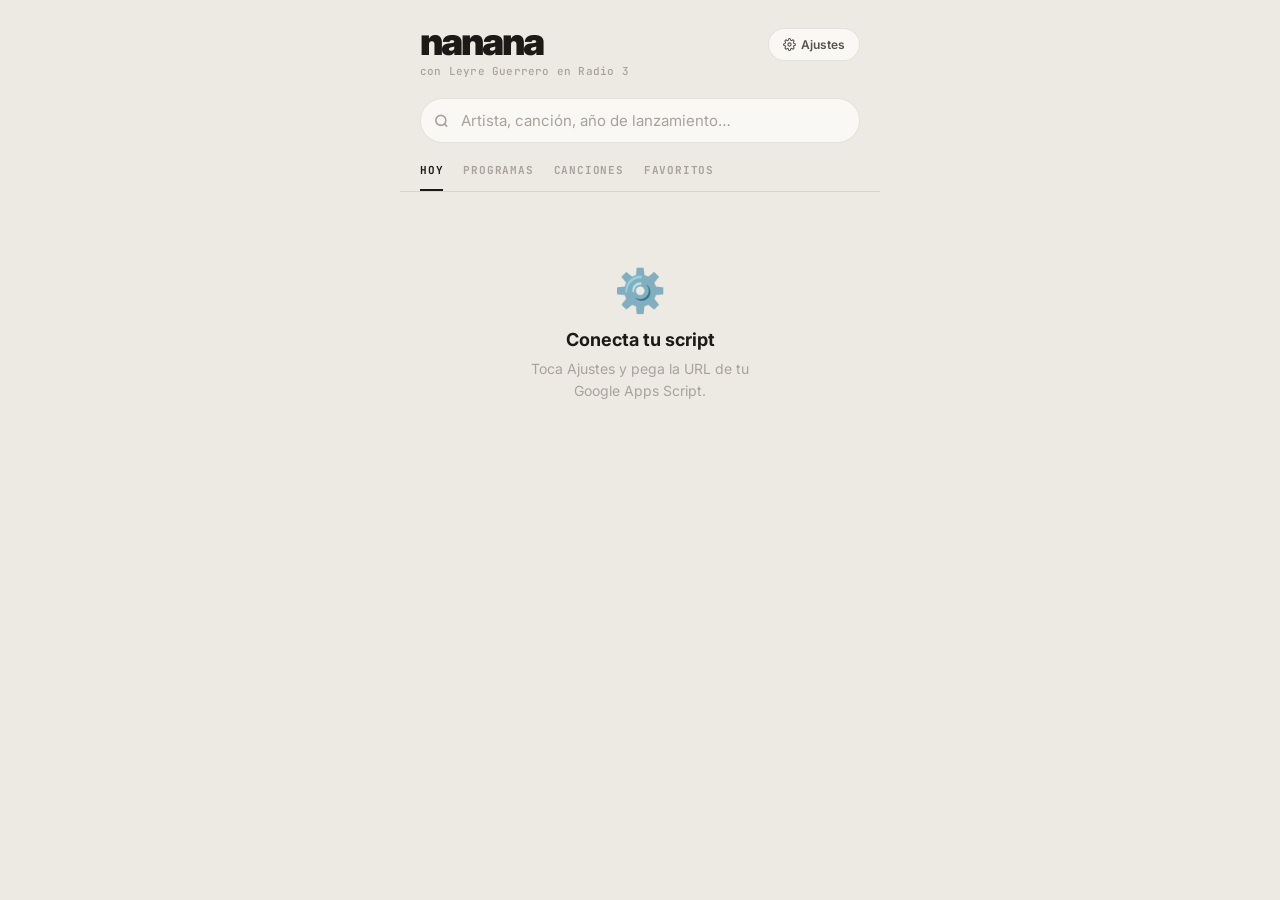
==== commit 2b56a3c9: "Add files via upload" ====
--- a/nanana-app.html
+++ b/nanana-app.html
@@ -8,232 +8,19 @@
 <meta name="apple-mobile-web-app-status-bar-style" content="default">
 <link rel="manifest" href="manifest.json">
 <title>nanana</title>
-<link href="https://fonts.googleapis.com/css2?family=Inter:wght@400;500;600;700;800;900&family=JetBrains+Mono:wght@400;500;600;700&display=swap" rel="stylesheet">
-<style>
-:root{
-  --bg:#EDEAE3;--card:#E5E2DB;--white:#FAF8F5;
-  --text:#1C1917;--text2:#57534E;--muted:#A8A29E;
-  --border:rgba(0,0,0,0.09);
-  --orange:#E8490A;
-  --green:#16a34a;
-  --pbg:#1C1917;--ptxt:#FAF8F5;--pmut:#78716C;
-  --font:'Inter',-apple-system,sans-serif;
-  --mono:'JetBrains Mono',monospace;
-}
-*,*::before,*::after{box-sizing:border-box;margin:0;padding:0}
-html{scroll-behavior:smooth}
-body{font-family:var(--font);background:var(--bg);color:var(--text);min-height:100dvh;-webkit-font-smoothing:antialiased;padding-bottom:calc(130px + env(safe-area-inset-bottom))}
-
-/* HEADER */
-header{padding:20px 20px 0;padding-top:calc(20px + env(safe-area-inset-top))}
-.header-top{display:flex;align-items:flex-start;justify-content:space-between;margin-bottom:20px}
-.logo-wrap{}
-.logo{font-family:var(--font);font-size:34px;font-weight:900;color:var(--text);line-height:1;letter-spacing:-1.5px}
-.logo-sub{font-family:var(--mono);font-size:10px;font-weight:500;color:var(--muted);letter-spacing:.3px;margin-top:3px}
-.btn-cfg{background:var(--white);border:1px solid var(--border);border-radius:20px;color:var(--text2);font-size:11px;font-weight:600;padding:7px 13px;cursor:pointer;font-family:var(--font);display:flex;align-items:center;gap:5px;-webkit-tap-highlight-color:transparent;margin-top:6px;white-space:nowrap}
-
-/* CONFIG */
-#cfg{display:none;background:var(--white);border:1px solid var(--border);border-radius:12px;padding:14px;margin:0 20px 16px}
-#cfg.on{display:block}
-.cfg-l{font-size:11px;color:var(--muted);margin-bottom:5px;font-weight:500;font-family:var(--mono)}
-#api-url{width:100%;background:var(--bg);border:1px solid var(--border);border-radius:8px;color:var(--text);font-size:12px;padding:9px 11px;outline:none;margin-bottom:8px;font-family:var(--mono)}
-#api-url:focus{border-color:var(--orange)}
-.btn-cfg-save{width:100%;background:var(--orange);border:none;border-radius:8px;color:#fff;font-size:13px;font-weight:700;padding:10px;cursor:pointer;font-family:var(--font)}
-
-/* SEARCH */
-.sw{position:relative;margin:0 20px 20px}
-.si{position:absolute;left:12px;top:50%;transform:translateY(-50%);color:var(--muted);pointer-events:none}
-#buscar{width:100%;background:var(--white);border:1px solid var(--border);border-radius:24px;color:var(--text);font-size:14px;padding:11px 16px 11px 36px;outline:none;font-family:var(--font)}
-#buscar:focus{border-color:var(--orange)}
-#buscar::placeholder{color:var(--muted)}
-
-/* TABS */
-.tabs{display:flex;padding:0 20px;gap:20px;border-bottom:1px solid var(--border)}
-.tab{background:none;border:none;border-bottom:2px solid transparent;color:var(--muted);font-size:10px;font-weight:700;padding:0 0 11px;cursor:pointer;font-family:var(--mono);letter-spacing:.8px;text-transform:uppercase;transition:color .15s,border-color .15s;-webkit-tap-highlight-color:transparent;white-space:nowrap}
-.tab.on{color:var(--text);border-bottom-color:var(--text)}
-
-main{padding:20px 20px 0}
-
-/* COLLAGE */
-.collage{width:100%;aspect-ratio:1;border-radius:16px;overflow:hidden;position:relative;cursor:pointer;background:var(--card)}
-.collage-grid{display:grid;width:100%;height:100%;gap:2px}
-.collage-grid.n1{grid-template-columns:1fr}
-.collage-grid.n2{grid-template-columns:1fr 1fr}
-.collage-grid.n3{grid-template-columns:1fr 1fr;grid-template-rows:1fr 1fr}
-.collage-grid.n4{grid-template-columns:1fr 1fr;grid-template-rows:1fr 1fr}
-.collage-cell{overflow:hidden;background:var(--card);display:flex;align-items:center;justify-content:center;font-size:24px}
-.collage-cell.span2{grid-column:span 2}
-.collage-cell img{width:100%;height:100%;object-fit:cover;display:block}
-.collage-ov{position:absolute;inset:0;background:linear-gradient(to top,rgba(0,0,0,.75) 0%,rgba(0,0,0,.1) 55%,transparent 100%)}
-.collage-top{position:absolute;top:14px;left:14px;right:14px;display:flex;justify-content:space-between;align-items:center}
-.collage-badge{font-family:var(--mono);font-size:10px;font-weight:500;background:rgba(255,255,255,.18);backdrop-filter:blur(10px);-webkit-backdrop-filter:blur(10px);border:1px solid rgba(255,255,255,.22);border-radius:20px;padding:5px 11px;color:#fff;letter-spacing:.3px}
-.collage-tracks{font-family:var(--mono);font-size:10px;font-weight:500;color:rgba(255,255,255,.65)}
-.collage-bot{position:absolute;bottom:14px;left:14px;right:14px;display:flex;align-items:flex-end;justify-content:space-between;gap:12px}
-.collage-lbl{font-family:var(--mono);font-size:9px;font-weight:600;color:rgba(255,255,255,.55);letter-spacing:1px;text-transform:uppercase;margin-bottom:4px}
-.collage-tit{font-size:26px;font-weight:900;color:#fff;letter-spacing:-.8px;line-height:1.05}
-.collage-art{font-size:14px;color:var(--orange);font-weight:600;margin-top:3px}
-.collage-play{width:52px;height:52px;border-radius:50%;background:var(--orange);border:none;cursor:pointer;display:flex;align-items:center;justify-content:center;flex-shrink:0;-webkit-tap-highlight-color:transparent;box-shadow:0 4px 20px rgba(232,73,10,.45);transition:transform .1s}
-.collage-play:active{transform:scale(.93)}
-
-/* SEC */
-.sec-hdr{display:flex;align-items:center;justify-content:space-between;margin-bottom:12px;margin-top:24px}
-.sec-lbl{font-family:var(--mono);font-size:10px;font-weight:600;letter-spacing:1px;text-transform:uppercase;color:var(--muted)}
-.sec-cnt{font-family:var(--mono);font-size:10px;color:var(--muted)}
-
-/* RECIENTES SCROLL */
-.rec-scroll{display:flex;gap:12px;overflow-x:auto;scrollbar-width:none;padding-bottom:4px;margin-bottom:4px;margin-left:-20px;margin-right:-20px;padding-left:20px;padding-right:20px}
-.rec-scroll::-webkit-scrollbar{display:none}
-.rec-item{flex-shrink:0;width:120px;cursor:pointer;-webkit-tap-highlight-color:transparent}
-.rec-collage{width:120px;height:120px;border-radius:10px;overflow:hidden;background:var(--card);display:grid;gap:1px;margin-bottom:7px}
-.rec-collage.n1{grid-template-columns:1fr}
-.rec-collage.n2{grid-template-columns:1fr 1fr}
-.rec-collage.n4{grid-template-columns:1fr 1fr;grid-template-rows:1fr 1fr}
-.rec-cell{overflow:hidden;background:var(--card);display:flex;align-items:center;justify-content:center;font-size:16px}
-.rec-cell img{width:100%;height:100%;object-fit:cover}
-.rec-fecha{font-family:var(--mono);font-size:10px;font-weight:600;color:var(--orange);text-transform:uppercase;letter-spacing:.3px}
-.rec-cnt{font-size:11px;font-weight:600;color:var(--muted);margin-top:1px}
-
-/* MESES (tab Programas) */
-.mes-grupo{margin-bottom:2px}
-.mes-hdr{display:flex;align-items:center;justify-content:space-between;padding:14px 0 10px;border-top:1px solid var(--border);cursor:pointer;-webkit-tap-highlight-color:transparent}
-.mes-tit{font-size:15px;font-weight:700;color:var(--text);letter-spacing:-.3px}
-.mes-tit.actual{color:var(--orange)}
-.mes-sub{font-family:var(--mono);font-size:10px;color:var(--muted);margin-top:2px;letter-spacing:.3px}
-.mes-cnt{font-family:var(--mono);font-size:11px;color:var(--muted);background:var(--card);padding:3px 9px;border-radius:12px}
-.mes-chev{color:var(--muted);transition:transform .2s}
-.mes-grupo.col .mes-chev{transform:rotate(-90deg)}
-.mes-grupo.col .mes-body{display:none}
-
-/* DIA dentro de mes */
-.dia-hdr{display:flex;align-items:center;justify-content:space-between;padding:10px 0 8px;border-top:1px solid var(--border);cursor:pointer;-webkit-tap-highlight-color:transparent}
-.dia-tit{font-size:14px;font-weight:700;color:var(--text);letter-spacing:-.2px}
-.dia-sub{font-family:var(--mono);font-size:9px;color:var(--muted);margin-top:2px;letter-spacing:.3px}
-.dia-cnt{font-family:var(--mono);font-size:10px;color:var(--muted);background:var(--card);padding:2px 8px;border-radius:10px}
-.dia-chev{color:var(--muted);transition:transform .2s}
-.dia-grupo.col .dia-chev{transform:rotate(-90deg)}
-.dia-grupo.col .dia-body{display:none}
-.dia-body{padding-bottom:4px}
-
-/* CANCION ROW */
-.crow{display:flex;align-items:center;gap:12px;padding:10px 0;border-bottom:1px solid var(--border)}
-.crow:last-child{border-bottom:none}
-.cart{width:46px;height:46px;border-radius:9px;background:var(--card);flex-shrink:0;overflow:hidden;display:flex;align-items:center;justify-content:center;font-size:18px;cursor:pointer;position:relative}
-.cart img{width:100%;height:100%;object-fit:cover}
-.cart-ov{position:absolute;inset:0;background:rgba(0,0,0,.35);display:flex;align-items:center;justify-content:center;opacity:0;transition:opacity .15s;border-radius:9px}
-.crow.playing .cart-ov{opacity:1}
-.crow.playing .cart{outline:2px solid var(--orange)}
-.cinfo{flex:1;min-width:0;cursor:pointer}
-.ctit{font-size:14px;font-weight:600;color:var(--text);white-space:nowrap;overflow:hidden;text-overflow:ellipsis;line-height:1.3}
-.cart_{font-size:12px;color:var(--muted);white-space:nowrap;overflow:hidden;text-overflow:ellipsis;margin-top:2px;font-weight:500}
-.cmeta{font-family:var(--mono);font-size:9px;color:var(--orange);margin-top:2px;font-weight:600;white-space:nowrap;overflow:hidden;text-overflow:ellipsis;letter-spacing:.2px}
-.cright{display:flex;align-items:center;gap:4px;flex-shrink:0}
-.icon-btn{background:none;border:none;cursor:pointer;color:var(--muted);padding:5px;-webkit-tap-highlight-color:transparent;display:flex;align-items:center}
-.icon-btn.on{color:var(--green)}
-.icon-btn.yt{color:var(--muted);text-decoration:none}
-
-/* NOVEDAD row */
-.nrow{display:flex;align-items:center;gap:12px;padding:10px 0;border-bottom:1px solid var(--border)}
-.nrow:last-child{border-bottom:none}
-.nchip{flex-shrink:0;text-align:center;min-width:34px;cursor:pointer}
-.nday{font-size:18px;font-weight:800;color:var(--text);line-height:1}
-.nmon{font-family:var(--mono);font-size:9px;font-weight:600;color:var(--orange);text-transform:uppercase;letter-spacing:.3px}
-.nunk{font-family:var(--mono);font-size:10px;color:var(--muted)}
-
-/* ESTADO */
-.estado{text-align:center;padding:50px 20px;color:var(--muted)}
-.ee{font-size:40px;display:block;margin-bottom:14px}
-.estado h2{font-size:17px;font-weight:700;color:var(--text);margin-bottom:8px}
-.estado p{font-size:13px;line-height:1.6;max-width:260px;margin:0 auto}
-.spin{width:24px;height:24px;border:2px solid var(--border);border-top-color:var(--orange);border-radius:50%;animation:spin .7s linear infinite;margin:0 auto 14px}
-@keyframes spin{to{transform:rotate(360deg)}}
-
-/* ── MINI PLAYER ───────────────────────── */
-#mp{
-  position:fixed;bottom:0;left:0;right:0;z-index:300;
-  background:var(--pbg);
-  border-top-left-radius:20px;border-top-right-radius:20px;
-  padding:12px 14px calc(14px + env(safe-area-inset-bottom));
-  display:none;
-  box-shadow:0 -8px 40px rgba(0,0,0,.28);
-}
-#mp.on{display:block}
-.mp-row{display:flex;align-items:center;gap:10px;margin-bottom:10px;cursor:pointer}
-.mp-art{width:48px;height:48px;border-radius:10px;background:#333;flex-shrink:0;overflow:hidden;display:flex;align-items:center;justify-content:center;font-size:22px}
-.mp-art img{width:100%;height:100%;object-fit:cover}
-.mp-nfo{flex:1;min-width:0}
-.mp-tit{font-size:13px;font-weight:700;color:var(--ptxt);white-space:nowrap;overflow:hidden;text-overflow:ellipsis}
-.mp-art_{font-family:var(--mono);font-size:10px;color:var(--pmut);white-space:nowrap;overflow:hidden;text-overflow:ellipsis;margin-top:2px;letter-spacing:.2px}
-.mp-ctrls{display:flex;align-items:center;gap:6px;flex-shrink:0}
-.mpc{background:none;border:none;color:var(--pmut);cursor:pointer;padding:4px;display:flex;align-items:center;-webkit-tap-highlight-color:transparent;transition:color .15s}
-.mpc:active{opacity:.7}
-.mpc.pri{width:38px;height:38px;border-radius:50%;background:var(--ptxt);color:var(--pbg);display:flex;align-items:center;justify-content:center;padding:0;flex-shrink:0}
-.mpc.hrt.on{color:var(--green)}
-.mpc.ytl{color:var(--orange);text-decoration:none}
-.mp-x{background:none;border:none;color:var(--pmut);cursor:pointer;padding:4px;-webkit-tap-highlight-color:transparent}
-/* Progress */
-.mp-prog-wrap{display:flex;flex-direction:column;gap:5px}
-.mp-bar{width:100%;height:3px;background:rgba(255,255,255,.12);border-radius:2px;cursor:pointer;position:relative;touch-action:none}
-.mp-bar-fill{height:100%;background:rgba(255,255,255,.65);border-radius:2px;width:0%;pointer-events:none}
-.mp-times{display:flex;justify-content:space-between}
-.mp-t{font-family:var(--mono);font-size:9px;color:var(--pmut);font-variant-numeric:tabular-nums}
-
-/* iframe */
-#ytf{position:fixed;width:1px;height:1px;opacity:0;bottom:0;left:0;pointer-events:none;border:none}
-
-/* ── FULLSCREEN ────────────────────────── */
-#fp{position:fixed;inset:0;z-index:500;background:var(--bg);display:none;flex-direction:column;overflow-y:auto;-webkit-overflow-scrolling:touch}
-#fp.on{display:flex}
-.fp-bar{display:flex;align-items:center;justify-content:space-between;padding:14px 20px 0;padding-top:calc(14px + env(safe-area-inset-top));flex-shrink:0}
-.fp-down{background:var(--card);border:none;border-radius:50%;width:36px;height:36px;display:flex;align-items:center;justify-content:center;cursor:pointer;color:var(--text2);-webkit-tap-highlight-color:transparent}
-.fp-label{font-family:var(--mono);font-size:10px;font-weight:600;color:var(--muted);text-transform:uppercase;letter-spacing:.8px}
-.fp-art-w{padding:18px 28px 14px;flex-shrink:0}
-.fp-art{width:100%;aspect-ratio:1;border-radius:18px;overflow:hidden;background:var(--card);display:flex;align-items:center;justify-content:center;box-shadow:0 20px 60px rgba(0,0,0,.14)}
-.fp-art img{width:100%;height:100%;object-fit:cover}
-.fp-art-ph{font-size:80px}
-.fp-nfo{padding:0 20px 10px;flex-shrink:0}
-.fp-tit{font-size:24px;font-weight:900;color:var(--text);letter-spacing:-1px;line-height:1.15}
-.fp-art_{font-size:15px;color:var(--orange);font-weight:600;margin-top:3px}
-.fp-meta{font-family:var(--mono);font-size:11px;color:var(--muted);margin-top:5px;letter-spacing:.2px}
-.fp-chips{display:flex;flex-wrap:wrap;gap:6px;margin-top:8px}
-.fp-chip{font-family:var(--mono);font-size:10px;font-weight:600;color:var(--text2);background:var(--card);border-radius:20px;padding:4px 11px}
-.fp-played{font-family:var(--mono);font-size:10px;color:var(--muted);margin-top:6px;letter-spacing:.2px}
-.fp-prog-w{padding:6px 20px 0;flex-shrink:0}
-.fp-bar{display:flex;flex-direction:column;gap:6px;padding:0}
-.fp-bar-track{width:100%;height:4px;background:var(--card);border-radius:3px;cursor:pointer;touch-action:none}
-.fp-bar-fill{height:100%;background:var(--text);border-radius:3px;width:0%;pointer-events:none}
-.fp-times{display:flex;justify-content:space-between}
-.fp-t{font-family:var(--mono);font-size:10px;color:var(--muted);font-variant-numeric:tabular-nums}
-.fp-ctrls{display:flex;align-items:center;justify-content:center;gap:16px;padding:14px 20px 16px;flex-shrink:0}
-.fpc{background:none;border:none;color:var(--text2);cursor:pointer;display:flex;align-items:center;justify-content:center;-webkit-tap-highlight-color:transparent;padding:6px;border-radius:50%;transition:background .15s}
-.fpc:active{background:var(--card)}
-.fpc.pri{width:64px;height:64px;background:var(--text);color:var(--white);border-radius:50%}
-.fpc.hrt.on{color:var(--green)}
-.fpc.ytl{color:var(--orange);text-decoration:none;font-family:var(--mono);font-size:10px;font-weight:700;letter-spacing:.5px;text-transform:uppercase;gap:4px}
-.fp-lyr{padding:0 20px 48px;flex-shrink:0}
-.lyr-ey{font-family:var(--mono);font-size:10px;font-weight:600;letter-spacing:1.5px;text-transform:uppercase;color:var(--muted);margin-bottom:14px}
-.lyr-txt{font-size:15px;color:var(--text);line-height:1.95;white-space:pre-wrap}
-.lyr-mut{font-size:13px;color:var(--muted);font-style:italic}
-.lspin{width:14px;height:14px;border:2px solid var(--border);border-top-color:var(--orange);border-radius:50%;animation:spin .7s linear infinite;display:inline-block;vertical-align:middle;margin-right:6px}
-.fp-next-sec{padding:0 20px 40px;flex-shrink:0}
-.fp-next-ey{font-family:var(--mono);font-size:10px;font-weight:600;letter-spacing:1px;text-transform:uppercase;color:var(--muted);margin-bottom:12px}
-
-/* TOAST */
-#toast{position:fixed;bottom:calc(140px + env(safe-area-inset-bottom));left:50%;transform:translateX(-50%) translateY(10px);background:var(--text);color:var(--white);font-size:12px;font-weight:600;padding:9px 18px;border-radius:20px;opacity:0;transition:all .25s cubic-bezier(.34,1.56,.64,1);z-index:999;white-space:nowrap;pointer-events:none;font-family:var(--mono)}
-#toast.on{opacity:1;transform:translateX(-50%) translateY(0)}
-
-@media(min-width:480px){body{max-width:480px;margin:0 auto} #mp,#fp{max-width:480px;left:50%;right:auto;transform:translateX(-50%)} }
-</style>
+<link href="https://fonts.googleapis.com/css2?family=Inter:wght@400;500;600;700;800;900&family=JetBrains+Mono:wght@500;600;700&display=swap" rel="stylesheet">
+<link rel="stylesheet" href="styles.css">
 </head>
 <body>
 
 <header>
   <div class="header-top">
-    <div class="logo-wrap">
+    <div>
       <div class="logo">nanana</div>
       <div class="logo-sub">con Leyre Guerrero en Radio 3</div>
     </div>
     <button class="btn-cfg" onclick="toggleCfg()">
-      <svg width="12" height="12" viewBox="0 0 24 24" fill="none" stroke="currentColor" stroke-width="2"><circle cx="12" cy="12" r="3"/><path d="M19.4 15a1.65 1.65 0 0 0 .33 1.82l.06.06a2 2 0 0 1-2.83 2.83l-.06-.06a1.65 1.65 0 0 0-1.82-.33 1.65 1.65 0 0 0-1 1.51V21a2 2 0 0 1-4 0v-.09A1.65 1.65 0 0 0 9 19.4a1.65 1.65 0 0 0-1.82.33l-.06.06a2 2 0 0 1-2.83-2.83l.06-.06A1.65 1.65 0 0 0 4.68 15a1.65 1.65 0 0 0-1.51-1H3a2 2 0 0 1 0-4h.09A1.65 1.65 0 0 0 4.6 9a1.65 1.65 0 0 0-.33-1.82l-.06-.06a2 2 0 0 1 2.83-2.83l.06.06A1.65 1.65 0 0 0 9 4.68a1.65 1.65 0 0 0 1-1.51V3a2 2 0 0 1 4 0v.09a1.65 1.65 0 0 0 1 1.51 1.65 1.65 0 0 0 1.82-.33l.06-.06a2 2 0 0 1 2.83 2.83l-.06.06A1.65 1.65 0 0 0 19.4 9a1.65 1.65 0 0 0 1.51 1H21a2 2 0 0 1 0 4h-.09a1.65 1.65 0 0 0-1.51 1z"/></svg>
+      <svg width="13" height="13" viewBox="0 0 24 24" fill="none" stroke="currentColor" stroke-width="2"><circle cx="12" cy="12" r="3"/><path d="M19.4 15a1.65 1.65 0 0 0 .33 1.82l.06.06a2 2 0 0 1-2.83 2.83l-.06-.06a1.65 1.65 0 0 0-1.82-.33 1.65 1.65 0 0 0-1 1.51V21a2 2 0 0 1-4 0v-.09A1.65 1.65 0 0 0 9 19.4a1.65 1.65 0 0 0-1.82.33l-.06.06a2 2 0 0 1-2.83-2.83l.06-.06A1.65 1.65 0 0 0 4.68 15a1.65 1.65 0 0 0-1.51-1H3a2 2 0 0 1 0-4h.09A1.65 1.65 0 0 0 4.6 9a1.65 1.65 0 0 0-.33-1.82l-.06-.06a2 2 0 0 1 2.83-2.83l.06.06A1.65 1.65 0 0 0 9 4.68a1.65 1.65 0 0 0 1-1.51V3a2 2 0 0 1 4 0v.09a1.65 1.65 0 0 0 1 1.51 1.65 1.65 0 0 0 1.82-.33l.06-.06a2 2 0 0 1 2.83 2.83l-.06.06A1.65 1.65 0 0 0 19.4 9a1.65 1.65 0 0 0 1.51 1H21a2 2 0 0 1 0 4h-.09a1.65 1.65 0 0 0-1.51 1z"/></svg>
       Ajustes
     </button>
   </div>
@@ -242,11 +29,11 @@
 <div id="cfg">
   <div class="cfg-l">URL del Google Apps Script</div>
   <input id="api-url" type="url" placeholder="https://script.google.com/macros/s/…/exec">
-  <button class="btn-cfg-save" onclick="saveCfg()">Guardar y conectar</button>
+  <button class="btn-save" onclick="saveCfg()">Guardar y conectar</button>
 </div>
 
 <div class="sw">
-  <svg class="si" width="14" height="14" viewBox="0 0 24 24" fill="none" stroke="currentColor" stroke-width="2.5"><circle cx="11" cy="11" r="8"/><line x1="21" y1="21" x2="16.65" y2="16.65"/></svg>
+  <svg class="si" width="15" height="15" viewBox="0 0 24 24" fill="none" stroke="currentColor" stroke-width="2.5"><circle cx="11" cy="11" r="8"/><line x1="21" y1="21" x2="16.65" y2="16.65"/></svg>
   <input id="buscar" type="search" placeholder="Artista, canción, año de lanzamiento…" autocomplete="off" autocorrect="off">
 </div>
 
@@ -259,7 +46,7 @@
 
 <main id="main"></main>
 
-<!-- MINI PLAYER -->
+<!-- MINI PLAYER CLARO -->
 <div id="mp">
   <div class="mp-row" onclick="openFP()">
     <div class="mp-art" id="mp-art">🎵</div>
@@ -269,26 +56,27 @@
     </div>
     <div class="mp-ctrls">
       <button class="mpc hrt" id="mp-hrt" onclick="event.stopPropagation();toggleSaveNow()">
-        <svg width="16" height="16" viewBox="0 0 24 24" fill="none" stroke="currentColor" stroke-width="2" id="mp-hrt-svg"><path d="M20.84 4.61a5.5 5.5 0 0 0-7.78 0L12 5.67l-1.06-1.06a5.5 5.5 0 0 0-7.78 7.78l1.06 1.06L12 21.23l7.78-7.78 1.06-1.06a5.5 5.5 0 0 0 0-7.78z"/></svg>
+        <svg width="18" height="18" viewBox="0 0 24 24" fill="none" stroke="currentColor" stroke-width="2" id="mp-hrt-svg"><path d="M20.84 4.61a5.5 5.5 0 0 0-7.78 0L12 5.67l-1.06-1.06a5.5 5.5 0 0 0-7.78 7.78l1.06 1.06L12 21.23l7.78-7.78 1.06-1.06a5.5 5.5 0 0 0 0-7.78z"/></svg>
       </button>
       <button class="mpc" onclick="event.stopPropagation();prev()">
-        <svg width="19" height="19" viewBox="0 0 24 24" fill="currentColor"><polygon points="19,20 9,12 19,4"/><line x1="5" y1="19" x2="5" y2="5" stroke="currentColor" stroke-width="2.5" stroke-linecap="round"/></svg>
+        <svg width="21" height="21" viewBox="0 0 24 24" fill="currentColor"><polygon points="19,20 9,12 19,4"/><line x1="5" y1="19" x2="5" y2="5" stroke="currentColor" stroke-width="2.5" stroke-linecap="round"/></svg>
       </button>
       <button class="mpc pri" onclick="event.stopPropagation();togglePP()">
-        <svg width="16" height="16" viewBox="0 0 24 24" fill="currentColor" id="mp-ico"><rect x="6" y="4" width="4" height="16"/><rect x="14" y="4" width="4" height="16"/></svg>
+        <svg width="18" height="18" viewBox="0 0 24 24" fill="currentColor" id="mp-ico"><rect x="6" y="4" width="4" height="16"/><rect x="14" y="4" width="4" height="16"/></svg>
       </button>
       <button class="mpc" onclick="event.stopPropagation();next()">
-        <svg width="19" height="19" viewBox="0 0 24 24" fill="currentColor"><polygon points="5,4 15,12 5,20"/><line x1="19" y1="4" x2="19" y2="20" stroke="currentColor" stroke-width="2.5" stroke-linecap="round"/></svg>
+        <svg width="21" height="21" viewBox="0 0 24 24" fill="currentColor"><polygon points="5,4 15,12 5,20"/><line x1="19" y1="4" x2="19" y2="20" stroke="currentColor" stroke-width="2.5" stroke-linecap="round"/></svg>
       </button>
-      <a class="mpc ytl" id="mp-ytl" href="#" target="_blank" onclick="event.stopPropagation()" title="Abrir en YT Music">
-        <svg width="16" height="16" viewBox="0 0 24 24" fill="currentColor"><path d="M23.5 6.7a3 3 0 0 0-2.1-2.1C19.5 4 12 4 12 4s-7.5 0-9.4.6A3 3 0 0 0 .5 6.7 31.5 31.5 0 0 0 0 12a31.5 31.5 0 0 0 .5 5.3 3 3 0 0 0 2.1 2.1C4.5 20 12 20 12 20s7.5 0 9.4-.6a3 3 0 0 0 2.1-2.1A31.5 31.5 0 0 0 24 12a31.5 31.5 0 0 0-.5-5.3zM9.8 15.5V8.5l6.2 3.5-6.2 3.5z"/></svg>
+      <a class="mpc ytm" id="mp-ytl" href="#" target="_blank" onclick="event.stopPropagation()" title="Abrir en YouTube Music">
+        <!-- YouTube Music icon SVG -->
+        <svg width="18" height="18" viewBox="0 0 24 24" fill="currentColor"><path d="M12 2C6.48 2 2 6.48 2 12s4.48 10 10 10 10-4.48 10-10S17.52 2 12 2zm0 14.5c-2.49 0-4.5-2.01-4.5-4.5S9.51 7.5 12 7.5s4.5 2.01 4.5 4.5-2.01 4.5-4.5 4.5zm0-5.5c-.55 0-1 .45-1 1s.45 1 1 1 1-.45 1-1-.45-1-1-1z"/></svg>
       </a>
       <button class="mp-x" onclick="event.stopPropagation();closePlayer()">
-        <svg width="14" height="14" viewBox="0 0 24 24" fill="none" stroke="currentColor" stroke-width="2.5"><line x1="18" y1="6" x2="6" y2="18"/><line x1="6" y1="6" x2="18" y2="18"/></svg>
+        <svg width="16" height="16" viewBox="0 0 24 24" fill="none" stroke="currentColor" stroke-width="2.5"><line x1="18" y1="6" x2="6" y2="18"/><line x1="6" y1="6" x2="18" y2="18"/></svg>
       </button>
     </div>
   </div>
-  <div class="mp-prog-wrap">
+  <div>
     <div class="mp-bar" id="mp-bar" onmousedown="startSeek(event,'mp-bar')" ontouchstart="startSeek(event,'mp-bar')">
       <div class="mp-bar-fill" id="mp-bf"></div>
     </div>
@@ -301,12 +89,23 @@
 
 <!-- FULLSCREEN -->
 <div id="fp">
-  <div class="fp-bar" style="display:flex;align-items:center;justify-content:space-between;padding:14px 20px 0;padding-top:calc(14px + env(safe-area-inset-top))">
-    <button class="fp-down" onclick="closeFP()">
-      <svg width="18" height="18" viewBox="0 0 24 24" fill="none" stroke="currentColor" stroke-width="2.5"><polyline points="6 9 12 15 18 9"/></svg>
-    </button>
-    <span class="fp-label">Reproduciendo</span>
-    <div style="width:36px"></div>
+  <!-- TOP: minimizar izq | guardar + YT Music der -->
+  <div class="fp-top">
+    <div class="fp-left">
+      <button class="fp-down" onclick="closeFP()">
+        <svg width="20" height="20" viewBox="0 0 24 24" fill="none" stroke="currentColor" stroke-width="2.5"><polyline points="6 9 12 15 18 9"/></svg>
+      </button>
+      <span class="fp-label">Reproduciendo</span>
+    </div>
+    <div class="fp-right">
+      <button class="fp-hrt-btn" id="fp-hrt" onclick="toggleSaveNow()">
+        <svg width="22" height="22" viewBox="0 0 24 24" fill="none" stroke="currentColor" stroke-width="2" id="fp-hrt-svg"><path d="M20.84 4.61a5.5 5.5 0 0 0-7.78 0L12 5.67l-1.06-1.06a5.5 5.5 0 0 0-7.78 7.78l1.06 1.06L12 21.23l7.78-7.78 1.06-1.06a5.5 5.5 0 0 0 0-7.78z"/></svg>
+      </button>
+      <a class="fp-ytm-btn" id="fp-ytl" href="#" target="_blank" onclick="event.stopPropagation()">
+        <svg width="14" height="14" viewBox="0 0 24 24" fill="currentColor"><path d="M12 2C6.48 2 2 6.48 2 12s4.48 10 10 10 10-4.48 10-10S17.52 2 12 2zm0 14.5c-2.49 0-4.5-2.01-4.5-4.5S9.51 7.5 12 7.5s4.5 2.01 4.5 4.5-2.01 4.5-4.5 4.5zm0-5.5c-.55 0-1 .45-1 1s.45 1 1 1 1-.45 1-1-.45-1-1-1z"/></svg>
+        YT Music
+      </a>
+    </div>
   </div>
 
   <div class="fp-art-w">
@@ -318,38 +117,28 @@
     <div class="fp-art_" id="fp-art_">—</div>
     <div class="fp-meta" id="fp-meta"></div>
     <div class="fp-chips" id="fp-chips"></div>
-    <div class="fp-played" id="fp-played"></div>
   </div>
 
   <div class="fp-prog-w">
-    <div class="fp-bar">
-      <div class="fp-bar-track" id="fp-bar" onmousedown="startSeek(event,'fp-bar')" ontouchstart="startSeek(event,'fp-bar')">
-        <div class="fp-bar-fill" id="fp-bf"></div>
-      </div>
-      <div class="fp-times">
-        <span class="fp-t" id="fp-tc">0:00</span>
-        <span class="fp-t" id="fp-tt">—</span>
-      </div>
+    <div class="fp-btrack" id="fp-bar" onmousedown="startSeek(event,'fp-bar')" ontouchstart="startSeek(event,'fp-bar')">
+      <div class="fp-bfill" id="fp-bf"></div>
+    </div>
+    <div class="fp-times">
+      <span class="fp-t" id="fp-tc">0:00</span>
+      <span class="fp-t" id="fp-tt">—</span>
     </div>
   </div>
 
   <div class="fp-ctrls">
-    <button class="fpc hrt" id="fp-hrt" onclick="toggleSaveNow()">
-      <svg width="22" height="22" viewBox="0 0 24 24" fill="none" stroke="currentColor" stroke-width="2" id="fp-hrt-svg"><path d="M20.84 4.61a5.5 5.5 0 0 0-7.78 0L12 5.67l-1.06-1.06a5.5 5.5 0 0 0-7.78 7.78l1.06 1.06L12 21.23l7.78-7.78 1.06-1.06a5.5 5.5 0 0 0 0-7.78z"/></svg>
-    </button>
     <button class="fpc" onclick="prev()">
-      <svg width="28" height="28" viewBox="0 0 24 24" fill="currentColor"><polygon points="19,20 9,12 19,4"/><line x1="5" y1="19" x2="5" y2="5" stroke="currentColor" stroke-width="2.5" stroke-linecap="round"/></svg>
+      <svg width="30" height="30" viewBox="0 0 24 24" fill="currentColor"><polygon points="19,20 9,12 19,4"/><line x1="5" y1="19" x2="5" y2="5" stroke="currentColor" stroke-width="2.5" stroke-linecap="round"/></svg>
     </button>
     <button class="fpc pri" onclick="togglePP()">
-      <svg width="26" height="26" viewBox="0 0 24 24" fill="white" id="fp-ico"><rect x="6" y="4" width="4" height="16"/><rect x="14" y="4" width="4" height="16"/></svg>
+      <svg width="28" height="28" viewBox="0 0 24 24" fill="white" id="fp-ico"><rect x="6" y="4" width="4" height="16"/><rect x="14" y="4" width="4" height="16"/></svg>
     </button>
     <button class="fpc" onclick="next()">
-      <svg width="28" height="28" viewBox="0 0 24 24" fill="currentColor"><polygon points="5,4 15,12 5,20"/><line x1="19" y1="4" x2="19" y2="20" stroke="currentColor" stroke-width="2.5" stroke-linecap="round"/></svg>
+      <svg width="30" height="30" viewBox="0 0 24 24" fill="currentColor"><polygon points="5,4 15,12 5,20"/><line x1="19" y1="4" x2="19" y2="20" stroke="currentColor" stroke-width="2.5" stroke-linecap="round"/></svg>
     </button>
-    <a class="fpc ytl" id="fp-ytl" href="#" target="_blank" onclick="event.stopPropagation()">
-      <svg width="16" height="16" viewBox="0 0 24 24" fill="currentColor"><path d="M23.5 6.7a3 3 0 0 0-2.1-2.1C19.5 4 12 4 12 4s-7.5 0-9.4.6A3 3 0 0 0 .5 6.7 31.5 31.5 0 0 0 0 12a31.5 31.5 0 0 0 .5 5.3 3 3 0 0 0 2.1 2.1C4.5 20 12 20 12 20s7.5 0 9.4-.6a3 3 0 0 0 2.1-2.1A31.5 31.5 0 0 0 24 12a31.5 31.5 0 0 0-.5-5.3zM9.8 15.5V8.5l6.2 3.5-6.2 3.5z"/></svg>
-      YT Music
-    </a>
   </div>
 
   <div class="fp-lyr">
@@ -357,7 +146,7 @@
     <div id="fp-lyr-txt"><span class="lyr-mut">Toca play para cargar la letra</span></div>
   </div>
 
-  <div class="fp-next-sec">
+  <div class="fp-next">
     <div class="fp-next-ey" id="fp-next-ey">A continuación</div>
     <div id="fp-next-list"></div>
   </div>
@@ -367,6 +156,7 @@
 <iframe id="ytf" allow="autoplay; encrypted-media" src="about:blank"></iframe>
 
 <script>
+// ── KEYS
 const YTK='AIzaSyA7zQHywXxMH6wXxne0D7FfaWeOgXcZcTI';
 const LFK='196f73e700628c03e1c2f4b9d8b26c25';
 const CK='nanana_url',GK='nanana_g',MK='nanana_m';
@@ -378,34 +168,52 @@
 let cur=0,dur=0,prog_iv=null;
 let now=null;
 
-// ── INIT
-function $(id){return document.getElementById(id)}
-function $$(s){return Array.from(document.querySelectorAll(s))}
-function getUrl(){return localStorage.getItem(CK)||''}
-function k(a,t){return a+'||'+t}
-
-function toggleCfg(){const p=$('cfg');p.classList.toggle('on');if(p.classList.contains('on'))$('api-url').value=getUrl()}
-function saveCfg(){localStorage.setItem(CK,$('api-url').value.trim());toggleCfg();load()}
-
+// ── HELPERS
+const $=id=>document.getElementById(id);
+const $$=s=>Array.from(document.querySelectorAll(s));
+const getUrl=()=>localStorage.getItem(CK)||'';
+const k=(a,t)=>a+'||'+t;
+const esc=s=>String(s).replace(/&/g,'&amp;').replace(/</g,'&lt;').replace(/>/g,'&gt;').replace(/"/g,'&quot;');
+const iso=d=>d.toISOString().split('T')[0];
+const sleep=ms=>new Promise(r=>setTimeout(r,ms));
+const MFS=['enero','febrero','marzo','abril','mayo','junio','julio','agosto','septiembre','octubre','noviembre','diciembre'];
+
+function amigable(s){
+  const[y,m,d]=s.split('-').map(Number);
+  if(s===iso(new Date()))return'Hoy';
+  if(s===iso(new Date(Date.now()-864e5)))return'Ayer';
+  return`${d} de ${MFS[m-1]} de ${y}`;
+}
+function amigableCorto(s){
+  const[y,m,d]=s.split('-').map(Number);
+  if(s===iso(new Date()))return'Hoy';
+  if(s===iso(new Date(Date.now()-864e5)))return'Ayer';
+  return`${d} de ${MFS[m-1]}`;
+}
+
+// ── CONFIG
+function toggleCfg(){const p=$('cfg');p.classList.toggle('on');if(p.classList.contains('on'))$('api-url').value=getUrl();}
+function saveCfg(){localStorage.setItem(CK,$('api-url').value.trim());toggleCfg();load();}
+
+// ── PERSIST
 function loadSaved(){try{saved=JSON.parse(localStorage.getItem(GK)||'{}')}catch{saved={}}}
 function saveSaved(){localStorage.setItem(GK,JSON.stringify(saved))}
 function loadMC(){try{mc=JSON.parse(localStorage.getItem(MK)||'{}')}catch{mc={}}}
 function saveMC(){localStorage.setItem(MK,JSON.stringify(mc))}
 
-$$('#buscar')[0].addEventListener('input',e=>{q=e.target.value.trim();render()});
-
-function setTab(t,btn){tab=t;$$('.tab').forEach(x=>x.classList.remove('on'));btn.classList.add('on');render()}
+// ── SEARCH & TABS
+$$('#buscar')[0].addEventListener('input',e=>{q=e.target.value.trim();render();});
+function setTab(t,btn){tab=t;$$('.tab').forEach(x=>x.classList.remove('on'));btn.classList.add('on');render();}
 
 // ── LOAD
 async function load(){
   const url=getUrl(),m=$('main');
-  if(!url){m.innerHTML=ev('⚙️','Conecta tu script','Toca Ajustes y pega la URL de tu Google Apps Script.');return}
-  m.innerHTML='<div class="estado"><div class="spin"></div><p>Cargando…</p></div>';
+  if(!url){m.innerHTML=ev('⚙️','Conecta tu script','Toca Ajustes y pega la URL de tu Google Apps Script.');return;}
+  m.innerHTML='<div class="ev"><div class="spin"></div><p>Cargando…</p></div>';
   try{
     const r=await fetch(url+'?ts='+Date.now());
     const j=await r.json();
-    if(!j.ok) throw 0;
-    // Normalizar: soportar {a,t} y {artista,titulo}
+    if(!j.ok)throw 0;
     data={};
     Object.keys(j.datos||{}).forEach(f=>{
       data[f]=(j.datos[f]||[]).map(c=>({a:c.a||c.artista||'',t:c.t||c.titulo||'',guardada:c.guardada||false}));
@@ -428,150 +236,167 @@
 }
 
 function render(){
-  if(tab==='hoy') renderHoy();
-  else if(tab==='programas') renderProgramas();
-  else if(tab==='canciones') renderCanciones();
+  if(tab==='hoy')renderHoy();
+  else if(tab==='programas')renderProgramas();
+  else if(tab==='canciones')renderCanciones();
   else renderFav();
 }
 
-// ── COLLAGE helper
-function makeCollage(imgs,cls='collage-grid'){
-  const filtered=imgs.filter(Boolean).slice(0,4);
-  const n=filtered.length;
+// ── COLLAGE HELPERS
+function getImgs(fecha,max=4){return(data[fecha]||[]).map(c=>mc[k(c.a,c.t)]?.img||'').filter(Boolean).slice(0,max);}
+
+function makeCollage(imgs){
+  const f=imgs.filter(Boolean).slice(0,4),n=f.length;
+  if(!n)return`<div class="cg n1"><div class="cc" style="font-size:80px">🎵</div></div>`;
+  const cell=src=>`<div class="cc">${src?`<img src="${src}" loading="lazy" onerror="this.style.display='none'">`:'🎵'}</div>`;
   let cells='';
-  if(n===0) return `<div class="${cls} n1"><div class="collage-cell" style="${cls==='collage-grid'?'font-size:80px':'font-size:30px'}">🎵</div></div>`;
-  if(n===1) cells=imgCell(filtered[0]);
-  else if(n===2) cells=filtered.map(imgCell).join('');
-  else if(n===3) cells=`<div class="collage-cell span2">${filtered[0]?`<img src="${filtered[0]}" loading="lazy" onerror="this.parentElement.innerHTML='🎵'">`:'🎵'}</div>`+filtered.slice(1).map(imgCell).join('');
-  else cells=filtered.map(imgCell).join('');
-  return `<div class="${cls} n${Math.min(n,4)}">${cells}</div>`;
-}
-function imgCell(src,cls='collage-cell'){
-  return `<div class="${cls}">${src?`<img src="${src}" loading="lazy" onerror="this.style.display='none'">`:'🎵'}</div>`;
-}
-function recCollage(imgs){
+  if(n===1)cells=cell(f[0]);
+  else if(n===2)cells=f.map(cell).join('');
+  else if(n===3)cells=`<div class="cc sp2">${f[0]?`<img src="${f[0]}" loading="lazy" onerror="this.style.display='none'">`:'🎵'}</div>`+f.slice(1).map(cell).join('');
+  else cells=f.map(cell).join('');
+  return`<div class="cg n${Math.min(n,4)}">${cells}</div>`;
+}
+
+function makeRecCollage(imgs){
   const f=imgs.filter(Boolean).slice(0,4),n=f.length;
-  if(n===0) return `<div class="rec-collage n1"><div class="rec-cell">🎵</div></div>`;
-  const cells=n<4?f.map(s=>`<div class="rec-cell"><img src="${s}" loading="lazy" onerror="this.style.display='none'"></div>`).join(''):
-    f.map(s=>`<div class="rec-cell"><img src="${s}" loading="lazy" onerror="this.style.display='none'"></div>`).join('');
-  return `<div class="rec-collage n${Math.min(n,4)}">${cells}</div>`;
-}
-
-function getImgsForFecha(fecha){
-  return (data[fecha]||[]).map(c=>mc[k(c.a,c.t)]?.img||'').filter(Boolean).slice(0,4);
+  if(!n)return`<div class="rc n1"><div class="rc-cell">🎵</div></div>`;
+  const cell=src=>`<div class="rc-cell">${src?`<img src="${src}" loading="lazy" onerror="this.style.display='none'">`:'🎵'}</div>`;
+  return`<div class="rc n${Math.min(n,4)}">${f.map(cell).join('')}</div>`;
 }
 
 // ── HOY
 function renderHoy(){
   const m=$('main');
   const fechas=Object.keys(data).sort((a,b)=>b.localeCompare(a));
-  if(!fechas.length){m.innerHTML=ev('🎵','Sin datos','Conecta tu script en Ajustes.');return}
+  if(!fechas.length){m.innerHTML=ev('🎵','Sin datos','');return;}
   const hoy=fechas[0];
   const cans=filtQ(data[hoy]||[]);
-  if(!cans.length){m.innerHTML=ev('🎵','Sin resultados','');return}
+  if(!cans.length){m.innerHTML=ev('🎵','Sin resultados','');return;}
   cola=cans.map(c=>({a:c.a,t:c.t}));
-  const p=cans[0],pk=k(p.a,p.t),pm=mc[pk]||{};
-  const hoyImgs=getImgsForFecha(hoy);
+  const p=cans[0];
+  const hoyImgs=getImgs(hoy);
+
+  // Guardadas para scroll horizontal
+  const guardadasList=[];
+  const vis=new Set();
+  Object.keys(data).sort((a,b)=>b.localeCompare(a)).forEach(f=>{
+    (data[f]||[]).forEach(c=>{const ck_=k(c.a,c.t);if(saved[ck_]&&!vis.has(ck_)){vis.add(ck_);guardadasList.push({a:c.a,t:c.t});}});
+  });
+
   m.innerHTML=`
     <div class="collage" onclick="play(0)">
-      ${makeCollage(hoyImgs,'collage-grid')}
-      <div class="collage-ov"></div>
-      <div class="collage-top">
-        <div class="collage-badge">Emisión · ${amigable(hoy)}</div>
-        <div class="collage-tracks">${cans.length} pistas</div>
+      ${makeCollage(hoyImgs)}
+      <div class="c-ov"></div>
+      <div class="c-top">
+        <div class="c-chip">Emisión · ${amigableCorto(hoy)}</div>
+        <div class="c-tracks">${cans.length} pistas</div>
       </div>
-      <div class="collage-bot">
+      <div class="c-bot">
         <div>
-          <div class="collage-lbl">Abriendo el programa</div>
-          <div class="collage-tit">${esc(p.t)}</div>
-          <div class="collage-art">${esc(p.a)}</div>
+          <div class="c-lbl">Abriendo el programa</div>
+          <div class="c-tit">${esc(p.t)}</div>
+          <div class="c-art">${esc(p.a)}</div>
         </div>
-        <button class="collage-play" onclick="event.stopPropagation();play(0)">
-          <svg width="22" height="22" viewBox="0 0 24 24" fill="white"><polygon points="5,3 19,12 5,21"/></svg>
+        <button class="c-play" onclick="event.stopPropagation();play(0)">
+          <svg width="24" height="24" viewBox="0 0 24 24" fill="white"><polygon points="5,3 19,12 5,21"/></svg>
         </button>
       </div>
     </div>
-    <div class="sec-hdr"><div class="sec-lbl">Programas recientes</div><div class="sec-cnt">${fechas.length-1}</div></div>
-    <div class="rec-scroll">
-      ${fechas.slice(1,8).map(f=>{
-        const imgs=getImgsForFecha(f), cnt=(data[f]||[]).length;
-        const colaBase=cola.length; // tras hoy
-        return `<div class="rec-item" onclick="goPrograma('${f}')">
-          ${recCollage(imgs)}
-          <div class="rec-fecha">${amigable(f)}</div>
-          <div class="rec-cnt">${cnt} canciones</div>
+
+    ${fechas.length>1?`
+    <div class="sh"><div class="sl">Programas recientes</div><div class="sc">${fechas.length-1}</div></div>
+    <div class="rscroll">
+      ${fechas.slice(1,9).map(f=>{
+        const imgs=getImgs(f),cnt=(data[f]||[]).length;
+        return`<div class="ritem" onclick="irPrograma('${f}')">
+          ${makeRecCollage(imgs)}
+          <div class="r-fecha">${amigableCorto(f)}</div>
+          <div class="r-cnt">${cnt} canciones</div>
         </div>`;
       }).join('')}
-    </div>
+    </div>`:``}
+
+    ${guardadasList.length?`
+    <div class="sh"><div class="sl">Canciones guardadas</div><div class="sc">${guardadasList.length}</div></div>
+    <div class="gscroll">
+      ${guardadasList.slice(0,12).map((c,i)=>{
+        const cm=mc[k(c.a,c.t)]||{};
+        return`<div class="gitem" onclick="playGlobal('${esc(c.a).replace(/'/g,"\\'")}','${esc(c.t).replace(/'/g,"\\'")}')">
+          <div class="gi-art">
+            ${cm.img?`<img src="${cm.img}" loading="lazy" onerror="this.style.display='none'">`:'🎵'}
+            <div class="gi-heart"><svg width="12" height="12" viewBox="0 0 24 24" fill="#16a34a"><path d="M20.84 4.61a5.5 5.5 0 0 0-7.78 0L12 5.67l-1.06-1.06a5.5 5.5 0 0 0-7.78 7.78l1.06 1.06L12 21.23l7.78-7.78 1.06-1.06a5.5 5.5 0 0 0 0-7.78z"/></svg></div>
+          </div>
+          <div class="gi-tit">${esc(c.t)}</div>
+          <div class="gi-art_">${esc(c.a)}</div>
+        </div>`;
+      }).join('')}
+    </div>`:``}
   `;
-  // Cargar meta en background para imágenes
-  cans.slice(0,16).forEach(c=>{if(!mc[k(c.a,c.t)])getMeta(c.a,c.t).then(()=>{if(tab==='hoy')renderHoy();})});
-}
-
-function goPrograma(f){
-  $$('.tab')[1].click(); // click en tab Programas
-  setTimeout(()=>{const el=$('g-'+f);if(el){el.classList.remove('col');el.querySelector('.mes-body')?.classList.remove('col');el.scrollIntoView({behavior:'smooth'});}},200);
+  // Cargar meta en background
+  cans.slice(0,16).forEach(c=>{if(!mc[k(c.a,c.t)])getMeta(c.a,c.t).then(()=>{if(tab==='hoy')renderHoy();});});
+}
+
+function irPrograma(f){
+  $$('.tab')[1].click();
+  setTimeout(()=>{const el=$('g-'+f);if(el){el.classList.remove('col');el.querySelector('.dbody').style.display='';el.scrollIntoView({behavior:'smooth'});}},300);
+}
+
+function playGlobal(a,t){
+  // Buscar en cola global o crear cola de favoritos
+  const vis=new Set();let all=[];
+  Object.keys(data).sort((a_,b)=>b.localeCompare(a_)).forEach(f=>{
+    (data[f]||[]).forEach(c=>{const ck_=k(c.a,c.t);if(saved[ck_]&&!vis.has(ck_)){vis.add(ck_);all.push({a:c.a,t:c.t});}});
+  });
+  cola=all;
+  const i=all.findIndex(c=>c.a===a&&c.t===t);
+  play(i>=0?i:0);
 }
 
 // ── PROGRAMAS
 function renderProgramas(){
   const m=$('main');
   const fechas=Object.keys(data).sort((a,b)=>b.localeCompare(a));
-  if(!fechas.length){m.innerHTML=ev('🎵','Sin datos','');return}
+  if(!fechas.length){m.innerHTML=ev('🎵','Sin datos','');return;}
   cola=[];
   fechas.forEach(f=>(data[f]||[]).forEach(c=>cola.push({a:c.a,t:c.t})));
 
-  // Agrupar por mes
   const porMes={};
-  fechas.forEach(f=>{
-    const [y,m_]=f.split('-');
-    const mk_=y+'-'+m_;
-    if(!porMes[mk_])porMes[mk_]=[];
-    porMes[mk_].push(f);
-  });
-
+  fechas.forEach(f=>{const mk_=f.substring(0,7);if(!porMes[mk_])porMes[mk_]=[];porMes[mk_].push(f);});
   const mesActual=iso(new Date()).substring(0,7);
-  const MESES_F=['Enero','Febrero','Marzo','Abril','Mayo','Junio','Julio','Agosto','Septiembre','Octubre','Noviembre','Diciembre'];
-  const MESES_S=['ene','feb','mar','abr','may','jun','jul','ago','sep','oct','nov','dic'];
-
-  m.innerHTML=Object.keys(porMes).sort((a,b)=>b.localeCompare(a)).map((mk_,gi)=>{
-    const [y,mm]=mk_.split('-');
-    const mesNom=MESES_F[parseInt(mm)-1]+' '+y;
+  const MESES_N=['Enero','Febrero','Marzo','Abril','Mayo','Junio','Julio','Agosto','Septiembre','Octubre','Noviembre','Diciembre'];
+  const hoyF=iso(new Date());
+
+  m.innerHTML=Object.keys(porMes).sort((a,b)=>b.localeCompare(a)).map(mk_=>{
+    const[y,mm]=mk_.split('-');
     const esActual=mk_===mesActual;
-    const col=!esActual&&!q; // mes actual expandido, resto colapsados
-    const diasMes=porMes[mk_];
-    const totalCans=diasMes.reduce((s,f)=>{
-      let cans=(data[f]||[]);
-      if(q)cans=filtQ(cans);
-      return s+cans.length;
-    },0);
-    if(q&&totalCans===0)return'';
-
-    return `<div class="mes-grupo${col?' col':''}" id="mg-${mk_}">
-      <div class="mes-hdr" onclick="toggleMes('${mk_}')">
+    const col=!esActual&&!q;
+    const dias=porMes[mk_];
+    const totalC=dias.reduce((s,f)=>s+filtQ(data[f]||[]).length,0);
+    if(q&&totalC===0)return'';
+    return`<div class="mg${col?' col':''}" id="mg-${mk_}">
+      <div class="mh" onclick="toggleMes('${mk_}')">
         <div>
-          <div class="mes-tit${esActual?' actual':''}">${mesNom}</div>
-          <div class="mes-sub">${diasMes.length} emisiones · ${totalCans} canciones</div>
+          <div class="mt${esActual?' act':''}">${MESES_N[parseInt(mm)-1]} ${y}</div>
+          <div class="ms">${dias.length} emisiones · ${totalC} canciones</div>
         </div>
         <div style="display:flex;align-items:center;gap:8px">
-          <svg class="mes-chev" width="14" height="14" viewBox="0 0 24 24" fill="none" stroke="currentColor" stroke-width="2.5"><polyline points="6 9 12 15 18 9"/></svg>
+          <svg class="mchev" width="15" height="15" viewBox="0 0 24 24" fill="none" stroke="currentColor" stroke-width="2.5"><polyline points="6 9 12 15 18 9"/></svg>
         </div>
       </div>
-      <div class="mes-body" style="${col?'display:none':''}">
-        ${diasMes.map(f=>{
-          let cans=(data[f]||[]);
-          if(q)cans=filtQ(cans);
+      <div class="mbody" style="${col?'display:none':''}">
+        ${dias.map(f=>{
+          const cans=filtQ(data[f]||[]);
           if(!cans.length)return'';
-          const hoyF=iso(new Date()), colD=f!==hoyF&&!q;
-          return `<div class="dia-grupo${colD?' col':''}" id="g-${f}">
-            <div class="dia-hdr" onclick="toggleDia('${f}')">
+          const colD=f!==hoyF&&!q;
+          return`<div class="dg${colD?' col':''}" id="g-${f}">
+            <div class="dh" onclick="toggleDia('${f}')">
               <div>
-                <div class="dia-tit">${amigable(f)}</div>
-                <div class="dia-sub">${f} · ${cans.length} canciones</div>
+                <div class="dt">${amigable(f)}</div>
+                <div class="ds">${cans.length} canciones</div>
               </div>
-              <svg class="dia-chev" width="13" height="13" viewBox="0 0 24 24" fill="none" stroke="currentColor" stroke-width="2.5"><polyline points="6 9 12 15 18 9"/></svg>
+              <svg class="dchev" width="14" height="14" viewBox="0 0 24 24" fill="none" stroke="currentColor" stroke-width="2.5"><polyline points="6 9 12 15 18 9"/></svg>
             </div>
-            <div class="dia-body" style="${colD?'display:none':''}">
+            <div class="dbody" style="${colD?'display:none':''}">
               ${cans.map(c=>{const ci=cola.findIndex(x=>x.a===c.a&&x.t===c.t);return crow(c,ci);}).join('')}
             </div>
           </div>`;
@@ -584,100 +409,95 @@
 function toggleMes(mk_){
   const el=$('mg-'+mk_);if(!el)return;
   el.classList.toggle('col');
-  const b=el.querySelector('.mes-body');
+  const b=el.querySelector('.mbody');
   if(b)b.style.display=el.classList.contains('col')?'none':'';
 }
 function toggleDia(f){
   const el=$('g-'+f);if(!el)return;
   el.classList.toggle('col');
-  const b=el.querySelector('.dia-body');
+  const b=el.querySelector('.dbody');
   if(b)b.style.display=el.classList.contains('col')?'none':'';
 }
 
-// ── CANCIONES
-async function renderCanciones(){
+// ── CANCIONES (carga progresiva)
+function renderCanciones(){
   const m=$('main');
   const vis=new Set();let all=[];
-  // Construir mapa de veces que ha sonado cada canción
-  const veces={};
   Object.keys(data).sort((a,b)=>b.localeCompare(a)).forEach(f=>{
-    (data[f]||[]).forEach(c=>{
-      const ck_=k(c.a,c.t);
-      if(!veces[ck_])veces[ck_]=[];
-      veces[ck_].push(f);
-      if(!vis.has(ck_)){vis.add(ck_);all.push({a:c.a,t:c.t,f});}
-    });
+    (data[f]||[]).forEach(c=>{const ck_=k(c.a,c.t);if(!vis.has(ck_)){vis.add(ck_);all.push({a:c.a,t:c.t,f});}});
   });
-  // Filtro búsqueda — solo por artista, título, metadatos de lanzamiento
   if(q)all=all.filter(c=>{
-    const cm=mc[k(c.a,c.t)]||{};
-    const lq=q.toLowerCase();
+    const cm=mc[k(c.a,c.t)]||{},lq=q.toLowerCase();
     return c.a.toLowerCase().includes(lq)||c.t.toLowerCase().includes(lq)||
       (cm.dateiso||'').includes(lq)||(cm.date||'').toLowerCase().includes(lq)||(cm.album||'').toLowerCase().includes(lq);
   });
-  if(!all.length){m.innerHTML=ev('🎵','Sin resultados','');return}
-  m.innerHTML='<div class="estado"><div class="spin"></div><p>Cargando metadatos…</p></div>';
-  // Cargar meta
+  if(!all.length){m.innerHTML=ev('🎵','Sin resultados','');return;}
+  cola=all.map(c=>({a:c.a,t:c.t}));
+  // Render inmediato con lo que hay en cache
+  renderCancionesConMeta(all,m);
+  // Cargar meta que falta en background, actualizar progresivamente
   const sinM=all.filter(c=>!mc[k(c.a,c.t)]);
-  for(let i=0;i<Math.min(sinM.length,80);i+=6){
-    await Promise.all(sinM.slice(i,i+6).map(c=>getMeta(c.a,c.t)));
-    await sleep(180);
+  let loaded=0;
+  async function cargarLote(from){
+    if(from>=sinM.length)return;
+    await Promise.all(sinM.slice(from,from+6).map(c=>getMeta(c.a,c.t)));
+    loaded+=6;
+    if(tab==='canciones')renderCancionesConMeta(all,m);
+    await sleep(150);
+    cargarLote(from+6);
   }
-  // Ordenar por fecha lanzamiento desc
-  all.sort((a,b)=>{
+  if(sinM.length)cargarLote(0);
+}
+
+function renderCancionesConMeta(all,m){
+  // Ordenar con lo disponible
+  const sorted=[...all].sort((a,b)=>{
     const da=mc[k(a.a,a.t)]?.dateiso||'0000',db=mc[k(b.a,b.t)]?.dateiso||'0000';
     return db.localeCompare(da);
   });
-  // Agrupar por año
   const byY={};
-  all.forEach(c=>{const y=mc[k(c.a,c.t)]?.dateiso?.substring(0,4)||'?';if(!byY[y])byY[y]=[];byY[y].push(c);});
-  cola=all.map(c=>({a:c.a,t:c.t}));
+  sorted.forEach(c=>{const y=mc[k(c.a,c.t)]?.dateiso?.substring(0,4)||'?';if(!byY[y])byY[y]=[];byY[y].push(c);});
   const curY=new Date().getFullYear().toString();
   const MESES=['ene','feb','mar','abr','may','jun','jul','ago','sep','oct','nov','dic'];
-
   m.innerHTML=Object.keys(byY).sort((a,b)=>b.localeCompare(a)).map((y,gi)=>{
     const cans=byY[y],col=y!==curY&&gi>0&&!q;
-    return `<div id="ny-${y}" style="margin-bottom:2px">
-      <div style="display:flex;align-items:center;justify-content:space-between;padding:14px 0 10px;border-top:1px solid var(--border);cursor:pointer" onclick="toggleNY('${y}')">
-        <div style="font-size:15px;font-weight:700;color:${y===curY?'var(--orange)':'var(--text)'};letter-spacing:-.3px">${y==='?'?'Fecha desconocida':y}</div>
+    return`<div id="ny-${y}" style="margin-bottom:2px">
+      <div style="display:flex;align-items:center;justify-content:space-between;padding:15px 0 10px;border-top:1px solid var(--border);cursor:pointer" onclick="toggleNY('${y}')">
+        <div style="font-size:16px;font-weight:700;letter-spacing:-.3px;color:${y===curY?'var(--orange)':'var(--text)'}">${y==='?'?'Fecha desconocida':y}</div>
         <div style="display:flex;align-items:center;gap:8px">
-          <span style="font-family:var(--mono);font-size:11px;color:var(--muted);background:var(--card);padding:3px 9px;border-radius:12px">${cans.length}</span>
-          <svg id="ny-ch-${y}" width="13" height="13" viewBox="0 0 24 24" fill="none" stroke="currentColor" stroke-width="2.5" style="transition:transform .2s;color:var(--muted)"><polyline points="6 9 12 15 18 9"/></svg>
+          <span style="font-family:var(--mono);font-size:11px;color:var(--muted);background:var(--card);padding:3px 10px;border-radius:12px">${cans.length}</span>
+          <svg id="ny-ch-${y}" width="14" height="14" viewBox="0 0 24 24" fill="none" stroke="var(--muted)" stroke-width="2.5" style="transition:transform .2s;transform:${col?'rotate(-90deg)':''}"><polyline points="6 9 12 15 18 9"/></svg>
         </div>
       </div>
-      <div id="ny-list-${y}" style="${col?'display:none':''}">
+      <div id="ny-l-${y}" style="${col?'display:none':''}">
         ${cans.map(c=>{
           const ck_=k(c.a,c.t),cm=mc[ck_]||{},eG=saved[ck_];
           const ci=cola.findIndex(x=>x.a===c.a&&x.t===c.t);
           const ytU=`https://music.youtube.com/search?q=${encodeURIComponent(c.a+' '+c.t)}`;
-          const MESES_L=['ene','feb','mar','abr','may','jun','jul','ago','sep','oct','nov','dic'];
           let dc='';
           if(cm.dateiso&&cm.dateiso!=='0000'){
             const p=cm.dateiso.split('-');
             if(p.length>=3&&p[1]&&p[1]!=='00'&&p[2]&&p[2]!=='00'){
-              dc=`<div class="nday">${parseInt(p[2])}</div><div class="nmon">${MESES_L[parseInt(p[1])-1]}</div>`;
-            } else {dc=`<div class="nday" style="font-size:14px">${p[0]}</div>`;}
-          } else {dc=`<div class="nunk">?</div>`;}
-          const vecesArr=veces[ck_]||[];
-          const vecesStr=vecesArr.length>1?`${vecesArr.length}× en el programa`:`${vecesArr.length}× en el programa`;
-          return `<div class="nrow">
+              dc=`<div class="nday">${parseInt(p[2])}</div><div class="nmon">${MESES[parseInt(p[1])-1]}</div>`;
+            }else{dc=`<div class="nday" style="font-size:14px">${p[0]}</div>`;}
+          }else{dc=`<div class="nunk">?</div>`;}
+          return`<div class="nrow">
             <div class="nchip" onclick="play(${ci})">${dc}</div>
             <div class="cart" onclick="play(${ci})">
               ${cm.img?`<img src="${cm.img}" loading="lazy" onerror="this.style.display='none'">`:'🎵'}
-              <div class="cart-ov"><svg width="13" height="13" viewBox="0 0 24 24" fill="white"><polygon points="5,3 19,12 5,21"/></svg></div>
+              <div class="c-ov2"><svg width="14" height="14" viewBox="0 0 24 24" fill="white"><polygon points="5,3 19,12 5,21"/></svg></div>
             </div>
-            <div class="cinfo" onclick="play(${ci})">
+            <div class="ci" onclick="play(${ci})" style="flex:1;min-width:0;cursor:pointer">
               <div class="ctit">${esc(c.t)}</div>
               <div class="cart_">${esc(c.a)}</div>
-              ${cm.album?`<div class="cmeta">💿 ${esc(cm.album)}</div>`:''}
-              <div class="cmeta" style="color:var(--muted)">${vecesStr}</div>
+              ${cm.album?`<div style="font-family:var(--mono);font-size:10px;color:var(--orange);margin-top:2px;white-space:nowrap;overflow:hidden;text-overflow:ellipsis">💿 ${esc(cm.album)}</div>`:''}
             </div>
             <div class="cright">
-              <button class="icon-btn${eG?' on':''}" onclick="toggleSave('${esc(c.a).replace(/'/g,"\\'")}','${esc(c.t).replace(/'/g,"\\'")}')">
-                <svg width="16" height="16" viewBox="0 0 24 24" fill="${eG?'#16a34a':'none'}" stroke="${eG?'#16a34a':'#A8A29E'}" stroke-width="2"><path d="M20.84 4.61a5.5 5.5 0 0 0-7.78 0L12 5.67l-1.06-1.06a5.5 5.5 0 0 0-7.78 7.78l1.06 1.06L12 21.23l7.78-7.78 1.06-1.06a5.5 5.5 0 0 0 0-7.78z"/></svg>
+              <button class="ib${eG?' on':''}" onclick="toggleSave('${esc(c.a).replace(/'/g,"\\'")}','${esc(c.t).replace(/'/g,"\\'")}')">
+                <svg width="17" height="17" viewBox="0 0 24 24" fill="${eG?'#16a34a':'none'}" stroke="${eG?'#16a34a':'#A8A29E'}" stroke-width="2"><path d="M20.84 4.61a5.5 5.5 0 0 0-7.78 0L12 5.67l-1.06-1.06a5.5 5.5 0 0 0-7.78 7.78l1.06 1.06L12 21.23l7.78-7.78 1.06-1.06a5.5 5.5 0 0 0 0-7.78z"/></svg>
               </button>
-              <a class="icon-btn yt" href="${ytU}" target="_blank" onclick="event.stopPropagation()">
-                <svg width="16" height="16" viewBox="0 0 24 24" fill="#A8A29E"><path d="M23.5 6.7a3 3 0 0 0-2.1-2.1C19.5 4 12 4 12 4s-7.5 0-9.4.6A3 3 0 0 0 .5 6.7 31.5 31.5 0 0 0 0 12a31.5 31.5 0 0 0 .5 5.3 3 3 0 0 0 2.1 2.1C4.5 20 12 20 12 20s7.5 0 9.4-.6a3 3 0 0 0 2.1-2.1A31.5 31.5 0 0 0 24 12a31.5 31.5 0 0 0-.5-5.3zM9.8 15.5V8.5l6.2 3.5-6.2 3.5z"/></svg>
+              <a class="ib yt" href="${ytU}" target="_blank" onclick="event.stopPropagation()">
+                <svg width="17" height="17" viewBox="0 0 24 24" fill="#A8A29E"><path d="M23.5 6.7a3 3 0 0 0-2.1-2.1C19.5 4 12 4 12 4s-7.5 0-9.4.6A3 3 0 0 0 .5 6.7 31.5 31.5 0 0 0 0 12a31.5 31.5 0 0 0 .5 5.3 3 3 0 0 0 2.1 2.1C4.5 20 12 20 12 20s7.5 0 9.4-.6a3 3 0 0 0 2.1-2.1A31.5 31.5 0 0 0 24 12a31.5 31.5 0 0 0-.5-5.3zM9.8 15.5V8.5l6.2 3.5-6.2 3.5z"/></svg>
               </a>
             </div>
           </div>`;
@@ -688,10 +508,10 @@
 }
 
 function toggleNY(y){
-  const list=$('ny-list-'+y),ch=$('ny-ch-'+y);
-  if(!list)return;
-  const col=list.style.display==='none';
-  list.style.display=col?'':'none';
+  const l=$('ny-l-'+y),ch=$('ny-ch-'+y);
+  if(!l)return;
+  const col=l.style.display==='none';
+  l.style.display=col?'':'none';
   if(ch)ch.style.transform=col?'':'rotate(-90deg)';
 }
 
@@ -702,33 +522,31 @@
     (data[f]||[]).forEach(c=>{const ck_=k(c.a,c.t);if(saved[ck_]&&!vis.has(ck_)){vis.add(ck_);all.push({a:c.a,t:c.t,f});}});
   });
   if(q)all=all.filter(c=>c.a.toLowerCase().includes(q.toLowerCase())||c.t.toLowerCase().includes(q.toLowerCase()));
-  if(!all.length){m.innerHTML=`<div class="estado"><span class="ee">♥</span><h2>Sin favoritos aún</h2><p>Dale al corazón en cualquier canción.</p></div>`;return}
+  if(!all.length){m.innerHTML=`<div class="ev"><span class="ee">♥</span><h2>Sin favoritos aún</h2><p>Dale al corazón en cualquier canción.</p></div>`;return;}
   cola=all.map(c=>({a:c.a,t:c.t}));
   m.innerHTML=all.map((c,i)=>crow({a:c.a,t:c.t},i)).join('');
 }
 
-// ── CROW (canción row)
+// ── CROW
 function crow(c,ci){
   const ck_=k(c.a,c.t),cm=mc[ck_]||{},eG=saved[ck_];
   const isP=idx===ci&&ci>=0&&!paused;
   const ytU=`https://music.youtube.com/search?q=${encodeURIComponent(c.a+' '+c.t)}`;
-  const ms=cm.album?`${cm.album}${cm.date?' · '+cm.date:''}`:(cm.date||'');
-  return `<div class="crow${isP?' playing':''}" id="cr-${ci}">
+  return`<div class="crow${isP?' playing':''}" id="cr-${ci}">
     <div class="cart" onclick="play(${ci})">
       ${cm.img?`<img src="${cm.img}" loading="lazy" onerror="this.style.display='none'">`:'🎵'}
-      <div class="cart-ov"><svg width="13" height="13" viewBox="0 0 24 24" fill="white"><polygon points="5,3 19,12 5,21"/></svg></div>
-    </div>
-    <div class="cinfo" onclick="play(${ci})">
+      <div class="c-ov2"><svg width="14" height="14" viewBox="0 0 24 24" fill="white"><polygon points="5,3 19,12 5,21"/></svg></div>
+    </div>
+    <div class="ci" onclick="play(${ci})" style="flex:1;min-width:0;cursor:pointer">
       <div class="ctit">${esc(c.t)}</div>
       <div class="cart_">${esc(c.a)}</div>
-      ${ms?`<div class="cmeta">${esc(ms)}</div>`:''}
     </div>
     <div class="cright">
-      <button class="icon-btn${eG?' on':''}" onclick="toggleSave('${esc(c.a).replace(/'/g,"\\'")}','${esc(c.t).replace(/'/g,"\\'")}')">
-        <svg width="16" height="16" viewBox="0 0 24 24" fill="${eG?'#16a34a':'none'}" stroke="${eG?'#16a34a':'#A8A29E'}" stroke-width="2"><path d="M20.84 4.61a5.5 5.5 0 0 0-7.78 0L12 5.67l-1.06-1.06a5.5 5.5 0 0 0-7.78 7.78l1.06 1.06L12 21.23l7.78-7.78 1.06-1.06a5.5 5.5 0 0 0 0-7.78z"/></svg>
+      <button class="ib${eG?' on':''}" onclick="toggleSave('${esc(c.a).replace(/'/g,"\\'")}','${esc(c.t).replace(/'/g,"\\'")}')">
+        <svg width="17" height="17" viewBox="0 0 24 24" fill="${eG?'#16a34a':'none'}" stroke="${eG?'#16a34a':'#A8A29E'}" stroke-width="2"><path d="M20.84 4.61a5.5 5.5 0 0 0-7.78 0L12 5.67l-1.06-1.06a5.5 5.5 0 0 0-7.78 7.78l1.06 1.06L12 21.23l7.78-7.78 1.06-1.06a5.5 5.5 0 0 0 0-7.78z"/></svg>
       </button>
-      <a class="icon-btn yt" href="${ytU}" target="_blank" onclick="event.stopPropagation()">
-        <svg width="16" height="16" viewBox="0 0 24 24" fill="#A8A29E"><path d="M23.5 6.7a3 3 0 0 0-2.1-2.1C19.5 4 12 4 12 4s-7.5 0-9.4.6A3 3 0 0 0 .5 6.7 31.5 31.5 0 0 0 0 12a31.5 31.5 0 0 0 .5 5.3 3 3 0 0 0 2.1 2.1C4.5 20 12 20 12 20s7.5 0 9.4-.6a3 3 0 0 0 2.1-2.1A31.5 31.5 0 0 0 24 12a31.5 31.5 0 0 0-.5-5.3zM9.8 15.5V8.5l6.2 3.5-6.2 3.5z"/></svg>
+      <a class="ib yt" href="${ytU}" target="_blank" onclick="event.stopPropagation()">
+        <svg width="17" height="17" viewBox="0 0 24 24" fill="#A8A29E"><path d="M23.5 6.7a3 3 0 0 0-2.1-2.1C19.5 4 12 4 12 4s-7.5 0-9.4.6A3 3 0 0 0 .5 6.7 31.5 31.5 0 0 0 0 12a31.5 31.5 0 0 0 .5 5.3 3 3 0 0 0 2.1 2.1C4.5 20 12 20 12 20s7.5 0 9.4-.6a3 3 0 0 0 2.1-2.1A31.5 31.5 0 0 0 24 12a31.5 31.5 0 0 0-.5-5.3zM9.8 15.5V8.5l6.2 3.5-6.2 3.5z"/></svg>
       </a>
     </div>
   </div>`;
@@ -737,9 +555,8 @@
 // ── META: MusicBrainz → Last.fm → Deezer → iTunes
 async function getMeta(a,t){
   const ck_=k(a,t);
-  if(mc[ck_]) return mc[ck_];
+  if(mc[ck_])return mc[ck_];
   let r={album:'',date:'',dateiso:'',img:''};
-
   // 1. MusicBrainz
   try{
     const u=`https://musicbrainz.org/ws/2/recording/?query=recording:${encodeURIComponent('"'+t+'"')}+AND+artist:${encodeURIComponent('"'+a+'"')}&limit=3&fmt=json`;
@@ -747,43 +564,33 @@
     if(res.ok){
       const j=await res.json();
       for(const rec of(j.recordings||[])){
-        const rel=rec.releases?.[0];
-        const d=rel?.date||rec.date||'';
+        const rel=rec.releases?.[0],d=rel?.date||rec.date||'';
         if(d){r.album=rel?.title||'';r.dateiso=d;r.date=fmtD(d);break;}
       }
     }
   }catch{}
-
   // 2. Last.fm
   try{
-    const u=`https://ws.audioscrobbler.com/2.0/?method=track.getInfo&api_key=${LFK}&artist=${encodeURIComponent(a)}&track=${encodeURIComponent(t)}&format=json`;
-    const res=await fetch(u);
+    const res=await fetch(`https://ws.audioscrobbler.com/2.0/?method=track.getInfo&api_key=${LFK}&artist=${encodeURIComponent(a)}&track=${encodeURIComponent(t)}&format=json`);
     if(res.ok){
-      const j=await res.json();
-      const tr=j.track;
+      const j=await res.json(),tr=j.track;
       if(tr){
         if(!r.album&&tr.album?.title)r.album=tr.album.title;
         const imgs=tr.album?.image||[];
         const imgU=(imgs.find(i=>i.size==='extralarge')||imgs.find(i=>i.size==='large')||{})['#text']||'';
         if(imgU&&!imgU.includes('2a96cbd8b46e442fc41c2b86b821562f'))r.img=imgU;
         if(!r.dateiso&&tr.album?.mbid){
-          try{
-            const res2=await fetch(`https://musicbrainz.org/ws/2/release/${tr.album.mbid}?fmt=json`,{headers:{'User-Agent':'NananaApp/2.0'}});
-            if(res2.ok){const j2=await res2.json();if(j2.date){r.dateiso=j2.date;r.date=fmtD(j2.date);}}
-          }catch{}
+          try{const res2=await fetch(`https://musicbrainz.org/ws/2/release/${tr.album.mbid}?fmt=json`,{headers:{'User-Agent':'NananaApp/2.0'}});if(res2.ok){const j2=await res2.json();if(j2.date){r.dateiso=j2.date;r.date=fmtD(j2.date);}}}catch{}
         }
       }
     }
   }catch{}
-
   // 3. Deezer
   if(!r.img||!r.dateiso){
     try{
-      const u=`https://api.deezer.com/search/track?q=${encodeURIComponent(a+' '+t)}&limit=1&output=json`;
-      const res=await fetch(u);
+      const res=await fetch(`https://api.deezer.com/search/track?q=${encodeURIComponent(a+' '+t)}&limit=1&output=json`);
       if(res.ok){
-        const j=await res.json();
-        const tr=j.data?.[0];
+        const j=await res.json(),tr=j.data?.[0];
         if(tr){
           if(!r.img&&tr.album?.cover_xl)r.img=tr.album.cover_xl;
           else if(!r.img&&tr.album?.cover_big)r.img=tr.album.cover_big;
@@ -793,15 +600,12 @@
       }
     }catch{}
   }
-
   // 4. iTunes
   if(!r.img||!r.dateiso){
     try{
-      const u=`https://itunes.apple.com/search?term=${encodeURIComponent(a+' '+t)}&media=music&limit=1`;
-      const res=await fetch(u);
+      const res=await fetch(`https://itunes.apple.com/search?term=${encodeURIComponent(a+' '+t)}&media=music&limit=1`);
       if(res.ok){
-        const j=await res.json();
-        const item=j.results?.[0];
+        const j=await res.json(),item=j.results?.[0];
         if(item){
           if(!r.img)r.img=(item.artworkUrl100||'').replace('100x100bb','600x600bb');
           if(!r.album&&item.collectionName)r.album=item.collectionName;
@@ -810,13 +614,12 @@
       }
     }catch{}
   }
-
   mc[ck_]=r;saveMC();return r;
 }
 
-function fmtD(iso){
-  if(!iso)return'';
-  const p=iso.split('-'),M=['ene','feb','mar','abr','may','jun','jul','ago','sep','oct','nov','dic'];
+function fmtD(iso_){
+  if(!iso_)return'';
+  const p=iso_.split('-'),M=['ene','feb','mar','abr','may','jun','jul','ago','sep','oct','nov','dic'];
   if(p.length>=3&&p[1]&&p[1]!=='00'&&p[2]&&p[2]!=='00')return`${parseInt(p[2])} ${M[parseInt(p[1])-1]} ${p[0]}`;
   if(p.length>=2&&p[1]&&p[1]!=='00')return`${M[parseInt(p[1])-1]} ${p[0]}`;
   return p[0]||'';
@@ -826,17 +629,14 @@
 async function loadLyrics(a,t){
   const el=$('fp-lyr-txt');
   el.innerHTML='<span class="lyr-mut"><span class="lspin"></span> Buscando letra…</span>';
-  // 1. lrclib search
   try{
     const r=await fetch(`https://lrclib.net/api/search?q=${encodeURIComponent(a+' '+t)}&limit=1`);
     if(r.ok){const j=await r.json();if(j[0]?.plainLyrics){el.innerHTML=`<div class="lyr-txt">${esc(j[0].plainLyrics.trim())}</div>`;return;}}
   }catch{}
-  // 2. lrclib get
   try{
     const r=await fetch(`https://lrclib.net/api/get?artist_name=${encodeURIComponent(a)}&track_name=${encodeURIComponent(t)}`);
     if(r.ok){const j=await r.json();if(j?.plainLyrics){el.innerHTML=`<div class="lyr-txt">${esc(j.plainLyrics.trim())}</div>`;return;}}
   }catch{}
-  // 3. lyrics.ovh
   try{
     const r=await fetch(`https://api.lyrics.ovh/v1/${encodeURIComponent(a)}/${encodeURIComponent(t)}`);
     if(r.ok){const j=await r.json();if(j?.lyrics?.trim()){el.innerHTML=`<div class="lyr-txt">${esc(j.lyrics.trim())}</div>`;return;}}
@@ -864,8 +664,7 @@
 async function ytSearch(a,t){
   const qe=encodeURIComponent(a+' '+t+' official audio');
   const r=await fetch(`https://www.googleapis.com/youtube/v3/search?part=snippet&q=${qe}&type=video&maxResults=3&key=${YTK}`);
-  const j=await r.json();
-  const items=j.items||[];
+  const j=await r.json(),items=j.items||[];
   const best=items.find(i=>{const tl=(i.snippet?.title||'').toLowerCase();return tl.includes('official')||tl.includes('audio')||tl.includes('lyric');});
   return(best||items[0])?.id?.videoId||null;
 }
@@ -875,8 +674,7 @@
   $('mp-tit').textContent=now.t;
   $('mp-art_').textContent=now.a;
   const cm=mc[k(now.a,now.t)]||{};
-  const art=$('mp-art');
-  art.innerHTML=cm.img?`<img src="${cm.img}" onerror="this.parentElement.innerHTML='🎵'" loading="lazy">`:'🎵';
+  $('mp-art').innerHTML=cm.img?`<img src="${cm.img}" onerror="this.parentElement.innerHTML='🎵'" loading="lazy">`:'🎵';
   $('mp-ytl').href=`https://music.youtube.com/search?q=${encodeURIComponent(now.a+' '+now.t)}`;
   updHearts();
 }
@@ -888,20 +686,12 @@
   $('fp-art_').textContent=now.a;
   $('fp-meta').textContent=cm.date||'';
   $('fp-chips').innerHTML=cm.album?`<span class="fp-chip">💿 ${esc(cm.album)}</span>`:'';
-  // Veces que ha sonado
-  const veces=[];
-  Object.keys(data).sort((a,b)=>b.localeCompare(a)).forEach(f=>{
-    if((data[f]||[]).some(c=>c.a===now.a&&c.t===now.t))veces.push(amigable(f));
-  });
-  $('fp-played').textContent=veces.length>0?`Emitida ${veces.length}× · ${veces.slice(0,3).join(', ')}${veces.length>3?'…':''}` :'';
   $('fp-ytl').href=`https://music.youtube.com/search?q=${encodeURIComponent(now.a+' '+now.t)}`;
-  const art=$('fp-art');
-  art.innerHTML=cm.img?`<img src="${cm.img}" onerror="this.parentElement.innerHTML='<span class=fp-art-ph>🎵</span>'" loading="lazy">`:'<span class="fp-art-ph">🎵</span>';
+  $('fp-art').innerHTML=cm.img?`<img src="${cm.img}" onerror="this.parentElement.innerHTML='<span class=fp-art-ph>🎵</span>'" loading="lazy">`:'<span class="fp-art-ph">🎵</span>';
   updHearts();
-  // A continuación
-  const nextItems=cola.slice(idx+1,idx+8);
+  const nxt=cola.slice(idx+1,idx+8);
   $('fp-next-ey').textContent=`A continuación · ${cola.length-idx-1}`;
-  $('fp-next-list').innerHTML=nextItems.map((c,i)=>crow(c,idx+1+i)).join('');
+  $('fp-next-list').innerHTML=nxt.map((c,i)=>crow(c,idx+1+i)).join('');
   if($('fp').classList.contains('on'))loadLyrics(now.a,now.t);
 }
 
@@ -932,10 +722,29 @@
   $('ytf').src='about:blank';
   clearInterval(prog_iv);idx=-1;paused=false;now=null;cur=0;dur=0;updProg();render();
 }
-function openFP(){$('fp').classList.add('on');updFP();if(now)loadLyrics(now.a,now.t);}
+function openFP(){
+  $('fp').classList.add('on');
+  updFP();
+  if(now)loadLyrics(now.a,now.t);
+  initSwipeDown();
+}
 function closeFP(){$('fp').classList.remove('on');}
 
-// ── PROGRESS
+// Swipe para cerrar fullscreen
+function initSwipeDown(){
+  const fp=$('fp');
+  let startY=0,startScroll=0;
+  const onStart=e=>{startY=e.touches[0].clientY;startScroll=fp.scrollTop;};
+  const onMove=e=>{
+    if(fp.scrollTop>10)return; // solo si está arriba del todo
+    const dy=e.touches[0].clientY-startY;
+    if(dy>80){closeFP();fp.removeEventListener('touchstart',onStart);fp.removeEventListener('touchmove',onMove);}
+  };
+  fp.addEventListener('touchstart',onStart,{passive:true});
+  fp.addEventListener('touchmove',onMove,{passive:true});
+}
+
+// ── PROGRESO
 function startProg(){clearInterval(prog_iv);cur=0;dur=0;updProg();prog_iv=setInterval(()=>{if(!paused){cur+=1;updProg();}},1000);}
 function updProg(){
   const pct=dur>0?Math.min(100,cur/dur*100):0;
@@ -944,7 +753,6 @@
   $('mp-tc').textContent=tc;$('mp-tt').textContent=tt;
   $('fp-tc').textContent=tc;$('fp-tt').textContent=tt;
 }
-
 function startSeek(e,barId){
   e.stopPropagation();
   const bar=$(barId);
@@ -952,10 +760,7 @@
     const touch=ev.touches?ev.touches[0]:ev;
     const rect=bar.getBoundingClientRect();
     const pct=Math.max(0,Math.min(1,(touch.clientX-rect.left)/rect.width));
-    if(dur>0){
-      cur=Math.floor(pct*dur);updProg();
-      try{$('ytf').contentWindow?.postMessage(`{"event":"command","func":"seekTo","args":[${cur},true]}`,'*');}catch{}
-    }
+    if(dur>0){cur=Math.floor(pct*dur);updProg();try{$('ytf').contentWindow?.postMessage(`{"event":"command","func":"seekTo","args":[${cur},true]}`,'*');}catch{}}
   }
   doSeek(e);
   const up=()=>{document.removeEventListener('mousemove',doSeek);document.removeEventListener('touchmove',doSeek);document.removeEventListener('mouseup',up);document.removeEventListener('touchend',up);};
@@ -963,7 +768,6 @@
   document.addEventListener('touchmove',doSeek,{passive:true});
   document.addEventListener('mouseup',up);document.addEventListener('touchend',up);
 }
-
 function ft(s){const m=Math.floor(s/60),sc=Math.floor(s%60);return`${m}:${sc.toString().padStart(2,'0')}`;}
 
 window.addEventListener('message',e=>{
@@ -977,26 +781,25 @@
 });
 
 // ── GUARDAR
-function toggleSave(a,t){const ck_=k(a,t);saved[ck_]=!saved[ck_];saveSaved();toast(saved[ck_]?'♥ Guardada':'Eliminada de favoritos');sync(a,t,saved[ck_]);updHearts();render();}
+function toggleSave(a,t){
+  const ck_=k(a,t);saved[ck_]=!saved[ck_];saveSaved();
+  toast(saved[ck_]?'♥ Guardada':'Eliminada de favoritos');
+  sync(a,t,saved[ck_]);updHearts();render();
+}
 function toggleSaveNow(){if(now)toggleSave(now.a,now.t);}
 async function sync(a,t,g){const url=getUrl();if(!url)return;try{await fetch(url,{method:'POST',headers:{'Content-Type':'application/json'},body:JSON.stringify({accion:'guardar',artista:a,titulo:t,guardada:g})});}catch{}}
 
 // ── HELPERS
 function filtQ(arr){if(!q)return arr;const lq=q.toLowerCase();return arr.filter(c=>c.a.toLowerCase().includes(lq)||c.t.toLowerCase().includes(lq));}
 function toast(msg){const t=$('toast');t.textContent=msg;t.classList.add('on');setTimeout(()=>t.classList.remove('on'),2400);}
-function esc(s){return String(s).replace(/&/g,'&amp;').replace(/</g,'&lt;').replace(/>/g,'&gt;').replace(/"/g,'&quot;');}
-function iso(d){return d.toISOString().split('T')[0];}
-const MFS=['enero','febrero','marzo','abril','mayo','junio','julio','agosto','septiembre','octubre','noviembre','diciembre'];
-function amigable(s){
-  const[y,m,d]=s.split('-').map(Number),f=new Date(y,m-1,d);
-  if(s===iso(new Date()))return'Hoy';
-  if(s===iso(new Date(Date.now()-864e5)))return'Ayer';
-  return`${d} de ${MFS[m-1]}`;
-}
-function ev(e,h,p){return`<div class="estado"><span class="ee">${e}</span><h2>${h}</h2><p>${p}</p></div>`;}
-function sleep(ms){return new Promise(r=>setTimeout(r,ms));}
-
-// INIT
+function ev(e,h,p){return`<div class="ev"><span class="ee">${e}</span><h2>${h}</h2><p>${p}</p></div>`;}
+
+// ── SERVICE WORKER
+if('serviceWorker' in navigator){
+  navigator.serviceWorker.register('/nanana/sw.js').catch(()=>{});
+}
+
+// ── INIT
 loadSaved();loadMC();load();
 document.addEventListener('visibilitychange',()=>{if(!document.hidden)load();});
 </script>
--- a/styles.css
+++ b/styles.css
@@ -0,0 +1,246 @@
+/* ============================================================
+   NANANA · Radio 3 — Estilos
+   ============================================================
+
+   TOKENS DE DISEÑO (variables CSS):
+   --bg        Fondo general (beige cálido)
+   --card      Superficies secundarias
+   --white     Blanco cálido para cards
+   --text      Texto principal
+   --text2     Texto secundario
+   --muted     Texto terciario / placeholders
+   --border    Bordes sutiles
+   --orange    Color de acento (naranja Radio 3)
+   --green     Color guardado / favorito
+   --font      Inter (body, títulos)
+   --mono      JetBrains Mono (labels, datos, tiempo)
+
+   Para cambiar el color de acento: edita --orange
+   Para cambiar el fondo: edita --bg, --card, --white
+   ============================================================ */
+
+:root{
+  --bg:#EDEAE3;--card:#E5E2DB;--white:#FAF8F5;
+  --text:#1C1917;--text2:#57534E;--muted:#A8A29E;
+  --border:rgba(0,0,0,0.09);
+  --orange:#E8490A;
+  --green:#16a34a;
+  --font:'Inter',-apple-system,sans-serif;
+  --mono:'JetBrains Mono',monospace;
+}
+*,*::before,*::after{box-sizing:border-box;margin:0;padding:0}
+html{scroll-behavior:smooth}
+body{font-family:var(--font);background:var(--bg);color:var(--text);min-height:100dvh;-webkit-font-smoothing:antialiased;padding-bottom:calc(130px + env(safe-area-inset-bottom))}
+
+/* HEADER */
+header{padding:22px 20px 0;padding-top:calc(22px + env(safe-area-inset-top))}
+.header-top{display:flex;align-items:flex-start;justify-content:space-between;margin-bottom:20px}
+.logo{font-size:38px;font-weight:900;color:var(--text);line-height:1;letter-spacing:-2px}
+.logo-sub{font-family:var(--mono);font-size:11px;font-weight:500;color:var(--muted);letter-spacing:.2px;margin-top:4px}
+.btn-cfg{background:var(--white);border:1px solid var(--border);border-radius:20px;color:var(--text2);font-size:12px;font-weight:600;padding:8px 14px;cursor:pointer;font-family:var(--font);display:flex;align-items:center;gap:5px;-webkit-tap-highlight-color:transparent;margin-top:6px}
+
+#cfg{display:none;background:var(--white);border:1px solid var(--border);border-radius:14px;padding:16px;margin:0 20px 16px}
+#cfg.on{display:block}
+.cfg-l{font-family:var(--mono);font-size:11px;color:var(--muted);margin-bottom:6px}
+#api-url{width:100%;background:var(--bg);border:1px solid var(--border);border-radius:8px;color:var(--text);font-size:13px;padding:10px 12px;outline:none;margin-bottom:8px;font-family:var(--mono)}
+#api-url:focus{border-color:var(--orange)}
+.btn-save{width:100%;background:var(--orange);border:none;border-radius:8px;color:#fff;font-size:14px;font-weight:700;padding:11px;cursor:pointer;font-family:var(--font)}
+
+/* SEARCH */
+.sw{position:relative;margin:0 20px 20px}
+.si{position:absolute;left:14px;top:50%;transform:translateY(-50%);color:var(--muted);pointer-events:none}
+#buscar{width:100%;background:var(--white);border:1px solid var(--border);border-radius:26px;color:var(--text);font-size:15px;padding:12px 18px 12px 40px;outline:none;font-family:var(--font)}
+#buscar:focus{border-color:var(--orange)}
+#buscar::placeholder{color:var(--muted);font-family:var(--font)}
+
+/* TABS */
+.tabs{display:flex;padding:0 20px;gap:20px;border-bottom:1px solid var(--border)}
+.tab{background:none;border:none;border-bottom:2.5px solid transparent;color:var(--muted);font-size:11px;font-weight:700;padding:0 0 12px;cursor:pointer;font-family:var(--mono);letter-spacing:.8px;text-transform:uppercase;transition:color .15s,border-color .15s;-webkit-tap-highlight-color:transparent;white-space:nowrap}
+.tab.on{color:var(--text);border-bottom-color:var(--text)}
+
+main{padding:22px 20px 0}
+
+/* COLLAGE */
+.collage{width:100%;aspect-ratio:1;border-radius:18px;overflow:hidden;position:relative;cursor:pointer;background:var(--card)}
+.cg{display:grid;width:100%;height:100%;gap:2px}
+.cg.n1{grid-template-columns:1fr}
+.cg.n2{grid-template-columns:1fr 1fr}
+.cg.n3{grid-template-columns:1fr 1fr;grid-template-rows:1fr 1fr}
+.cg.n4{grid-template-columns:1fr 1fr;grid-template-rows:1fr 1fr}
+.cc{overflow:hidden;background:var(--card);display:flex;align-items:center;justify-content:center;font-size:28px}
+.cc.sp2{grid-column:span 2}
+.cc img{width:100%;height:100%;object-fit:cover;display:block}
+.c-ov{position:absolute;inset:0;background:linear-gradient(to top,rgba(0,0,0,.78) 0%,rgba(0,0,0,.08) 55%,transparent 100%)}
+.c-top{position:absolute;top:16px;left:16px;right:16px;display:flex;justify-content:space-between;align-items:center}
+/* Chip estilo Lovable: pill con glass */
+.c-chip{font-family:var(--mono);font-size:11px;font-weight:600;background:rgba(255,255,255,.2);backdrop-filter:blur(12px);-webkit-backdrop-filter:blur(12px);border:1px solid rgba(255,255,255,.28);border-radius:24px;padding:6px 13px;color:#fff;letter-spacing:.4px;white-space:nowrap}
+.c-chip.orange{background:var(--orange);border-color:var(--orange)}
+.c-tracks{font-family:var(--mono);font-size:11px;font-weight:600;color:rgba(255,255,255,.7)}
+.c-bot{position:absolute;bottom:16px;left:16px;right:16px;display:flex;align-items:flex-end;justify-content:space-between;gap:14px}
+.c-lbl{font-family:var(--mono);font-size:9px;font-weight:600;color:rgba(255,255,255,.55);letter-spacing:1.2px;text-transform:uppercase;margin-bottom:5px}
+.c-tit{font-size:28px;font-weight:900;color:#fff;letter-spacing:-1px;line-height:1.05}
+.c-art{font-size:15px;color:var(--orange);font-weight:700;margin-top:4px}
+.c-play{width:54px;height:54px;border-radius:50%;background:var(--orange);border:none;cursor:pointer;display:flex;align-items:center;justify-content:center;flex-shrink:0;-webkit-tap-highlight-color:transparent;box-shadow:0 6px 24px rgba(232,73,10,.5);transition:transform .1s}
+.c-play:active{transform:scale(.92)}
+
+/* SEC */
+.sh{display:flex;align-items:center;justify-content:space-between;margin-bottom:14px;margin-top:26px}
+.sl{font-family:var(--mono);font-size:11px;font-weight:700;letter-spacing:1.2px;text-transform:uppercase;color:var(--muted)}
+.sc{font-family:var(--mono);font-size:11px;color:var(--muted)}
+
+/* RECIENTES SCROLL */
+.rscroll{display:flex;gap:14px;overflow-x:auto;scrollbar-width:none;padding-bottom:4px;margin-left:-20px;margin-right:-20px;padding-left:20px;padding-right:20px}
+.rscroll::-webkit-scrollbar{display:none}
+.ritem{flex-shrink:0;width:128px;cursor:pointer;-webkit-tap-highlight-color:transparent}
+.rc{width:128px;height:128px;border-radius:12px;overflow:hidden;background:var(--card);display:grid;gap:1px;margin-bottom:8px}
+.rc.n1{grid-template-columns:1fr}
+.rc.n2{grid-template-columns:1fr 1fr}
+.rc.n4{grid-template-columns:1fr 1fr;grid-template-rows:1fr 1fr}
+.rc-cell{overflow:hidden;background:var(--card);display:flex;align-items:center;justify-content:center;font-size:18px}
+.rc-cell img{width:100%;height:100%;object-fit:cover;display:block}
+.r-fecha{font-family:var(--mono);font-size:11px;font-weight:600;color:var(--orange);text-transform:uppercase;letter-spacing:.3px}
+.r-cnt{font-size:12px;font-weight:600;color:var(--muted);margin-top:2px}
+
+/* GUARDADAS SCROLL (favoritos en home) */
+.gscroll{display:flex;gap:14px;overflow-x:auto;scrollbar-width:none;padding-bottom:4px;margin-left:-20px;margin-right:-20px;padding-left:20px;padding-right:20px}
+.gscroll::-webkit-scrollbar{display:none}
+.gitem{flex-shrink:0;width:128px;cursor:pointer;-webkit-tap-highlight-color:transparent}
+.gi-art{width:128px;height:128px;border-radius:12px;overflow:hidden;background:var(--card);display:flex;align-items:center;justify-content:center;font-size:30px;margin-bottom:8px;position:relative}
+.gi-art img{width:100%;height:100%;object-fit:cover}
+.gi-heart{position:absolute;top:8px;right:8px;background:rgba(22,163,74,.15);backdrop-filter:blur(8px);border-radius:50%;width:28px;height:28px;display:flex;align-items:center;justify-content:center}
+.gi-tit{font-size:12px;font-weight:600;color:var(--text);white-space:nowrap;overflow:hidden;text-overflow:ellipsis}
+.gi-art_{font-size:11px;color:var(--muted);white-space:nowrap;overflow:hidden;text-overflow:ellipsis;margin-top:1px}
+
+/* MES GRUPO */
+.mg{margin-bottom:2px}
+.mh{display:flex;align-items:center;justify-content:space-between;padding:15px 0 10px;border-top:1px solid var(--border);cursor:pointer;-webkit-tap-highlight-color:transparent}
+.mt{font-size:16px;font-weight:700;color:var(--text);letter-spacing:-.3px}
+.mt.act{color:var(--orange)}
+.ms{font-family:var(--mono);font-size:10px;color:var(--muted);margin-top:2px;letter-spacing:.2px}
+.mcnt{font-family:var(--mono);font-size:11px;color:var(--muted);background:var(--card);padding:3px 10px;border-radius:12px}
+.mchev{color:var(--muted);transition:transform .2s}
+.mg.col .mchev{transform:rotate(-90deg)}
+.mg.col .mbody{display:none}
+
+/* DIA GRUPO */
+.dg{margin-bottom:0}
+.dh{display:flex;align-items:center;justify-content:space-between;padding:11px 0 8px;border-top:1px solid var(--border);cursor:pointer;-webkit-tap-highlight-color:transparent}
+.dt{font-size:14px;font-weight:700;color:var(--text);letter-spacing:-.2px}
+.ds{font-family:var(--mono);font-size:9px;color:var(--muted);margin-top:2px;letter-spacing:.2px}
+.dcnt{font-family:var(--mono);font-size:10px;color:var(--muted);background:var(--card);padding:2px 8px;border-radius:10px}
+.dchev{color:var(--muted);transition:transform .2s}
+.dg.col .dchev{transform:rotate(-90deg)}
+.dg.col .dbody{display:none}
+.dbody{padding-bottom:4px}
+
+/* CANCION ROW */
+.crow{display:flex;align-items:center;gap:13px;padding:11px 0;border-bottom:1px solid var(--border)}
+.crow:last-child{border-bottom:none}
+.cart{width:48px;height:48px;border-radius:10px;background:var(--card);flex-shrink:0;overflow:hidden;display:flex;align-items:center;justify-content:center;font-size:20px;cursor:pointer;position:relative}
+.cart img{width:100%;height:100%;object-fit:cover}
+.c-ov2{position:absolute;inset:0;background:rgba(0,0,0,.32);display:flex;align-items:center;justify-content:center;opacity:0;transition:opacity .15s;border-radius:10px}
+.crow.playing .c-ov2{opacity:1}
+.crow.playing .cart{outline:2.5px solid var(--orange)}
+.ci{flex:1;min-width:0;cursor:pointer}
+.ctit{font-size:15px;font-weight:600;color:var(--text);white-space:nowrap;overflow:hidden;text-overflow:ellipsis;line-height:1.3}
+.cart_{font-size:13px;color:var(--muted);white-space:nowrap;overflow:hidden;text-overflow:ellipsis;margin-top:2px;font-weight:500}
+.cright{display:flex;align-items:center;gap:5px;flex-shrink:0}
+.ib{background:none;border:none;cursor:pointer;color:var(--muted);padding:6px;-webkit-tap-highlight-color:transparent;display:flex}
+.ib.on{color:var(--green)}
+.ib.yt{text-decoration:none}
+
+/* NOVEDAD ROW */
+.nrow{display:flex;align-items:center;gap:13px;padding:11px 0;border-bottom:1px solid var(--border)}
+.nrow:last-child{border-bottom:none}
+.nchip{flex-shrink:0;text-align:center;min-width:36px;cursor:pointer}
+.nday{font-size:19px;font-weight:800;color:var(--text);line-height:1}
+.nmon{font-family:var(--mono);font-size:9px;font-weight:600;color:var(--orange);text-transform:uppercase;letter-spacing:.3px}
+.nunk{font-family:var(--mono);font-size:11px;color:var(--muted)}
+
+/* ESTADO */
+.ev{text-align:center;padding:50px 20px;color:var(--muted)}
+.ee{font-size:42px;display:block;margin-bottom:14px}
+.ev h2{font-size:18px;font-weight:700;color:var(--text);margin-bottom:8px}
+.ev p{font-size:14px;line-height:1.6;max-width:260px;margin:0 auto}
+.spin{width:26px;height:26px;border:2px solid var(--border);border-top-color:var(--orange);border-radius:50%;animation:spin .7s linear infinite;margin:0 auto 14px}
+@keyframes spin{to{transform:rotate(360deg)}}
+
+/* ── MINI PLAYER (CLARO) ───────────── */
+#mp{
+  position:fixed;bottom:0;left:0;right:0;z-index:300;
+  background:var(--white);
+  border-top:1px solid var(--border);
+  border-top-left-radius:20px;border-top-right-radius:20px;
+  padding:13px 16px calc(15px + env(safe-area-inset-bottom));
+  display:none;
+  box-shadow:0 -6px 32px rgba(0,0,0,.1);
+}
+#mp.on{display:block}
+.mp-row{display:flex;align-items:center;gap:12px;margin-bottom:11px;cursor:pointer}
+.mp-art{width:50px;height:50px;border-radius:10px;background:var(--card);flex-shrink:0;overflow:hidden;display:flex;align-items:center;justify-content:center;font-size:22px}
+.mp-art img{width:100%;height:100%;object-fit:cover}
+.mp-nfo{flex:1;min-width:0}
+.mp-tit{font-size:14px;font-weight:700;color:var(--text);white-space:nowrap;overflow:hidden;text-overflow:ellipsis}
+.mp-art_{font-family:var(--mono);font-size:11px;color:var(--muted);white-space:nowrap;overflow:hidden;text-overflow:ellipsis;margin-top:2px}
+.mp-ctrls{display:flex;align-items:center;gap:6px;flex-shrink:0}
+.mpc{background:none;border:none;color:var(--muted);cursor:pointer;padding:5px;display:flex;align-items:center;-webkit-tap-highlight-color:transparent}
+.mpc:active{opacity:.6}
+.mpc.pri{width:40px;height:40px;border-radius:50%;background:var(--text);color:var(--white);display:flex;align-items:center;justify-content:center;padding:0}
+.mpc.hrt.on{color:var(--green)}
+.mpc.ytm{color:var(--orange);text-decoration:none}
+.mp-x{background:none;border:none;color:var(--muted);cursor:pointer;padding:5px;-webkit-tap-highlight-color:transparent}
+.mp-bar{width:100%;height:4px;background:var(--card);border-radius:3px;cursor:pointer;touch-action:none}
+.mp-bar-fill{height:100%;background:var(--text);border-radius:3px;width:0%;pointer-events:none}
+.mp-times{display:flex;justify-content:space-between;margin-top:5px}
+.mp-t{font-family:var(--mono);font-size:10px;color:var(--muted);font-variant-numeric:tabular-nums}
+
+#ytf{position:fixed;width:1px;height:1px;opacity:0;bottom:0;left:0;pointer-events:none;border:none}
+
+/* ── FULLSCREEN ────────────────────── */
+#fp{position:fixed;inset:0;z-index:500;background:var(--bg);display:none;flex-direction:column;overflow-y:auto;-webkit-overflow-scrolling:touch;overscroll-behavior:contain}
+#fp.on{display:flex}
+.fp-top{display:flex;align-items:center;justify-content:space-between;padding:14px 20px 0;padding-top:calc(14px + env(safe-area-inset-top));flex-shrink:0}
+.fp-left{display:flex;align-items:center;gap:10px}
+.fp-down{background:var(--card);border:none;border-radius:50%;width:38px;height:38px;display:flex;align-items:center;justify-content:center;cursor:pointer;color:var(--text2);-webkit-tap-highlight-color:transparent}
+.fp-label{font-family:var(--mono);font-size:11px;font-weight:600;color:var(--muted);text-transform:uppercase;letter-spacing:.8px}
+.fp-right{display:flex;align-items:center;gap:8px}
+.fp-hrt-btn{background:none;border:none;cursor:pointer;color:var(--muted);padding:5px;-webkit-tap-highlight-color:transparent;display:flex}
+.fp-hrt-btn.on{color:var(--green)}
+.fp-ytm-btn{background:var(--card);border:none;border-radius:20px;color:var(--orange);font-family:var(--mono);font-size:11px;font-weight:700;padding:7px 14px;cursor:pointer;display:flex;align-items:center;gap:5px;text-decoration:none;-webkit-tap-highlight-color:transparent;letter-spacing:.3px}
+
+.fp-art-w{padding:18px 28px 14px;flex-shrink:0}
+.fp-art{width:100%;aspect-ratio:1;border-radius:18px;overflow:hidden;background:var(--card);display:flex;align-items:center;justify-content:center;box-shadow:0 20px 60px rgba(0,0,0,.13)}
+.fp-art img{width:100%;height:100%;object-fit:cover}
+.fp-art-ph{font-size:80px}
+.fp-nfo{padding:0 20px 10px;flex-shrink:0}
+.fp-tit{font-size:25px;font-weight:900;color:var(--text);letter-spacing:-1px;line-height:1.15}
+.fp-art_{font-size:16px;color:var(--orange);font-weight:700;margin-top:3px}
+.fp-meta{font-family:var(--mono);font-size:12px;color:var(--muted);margin-top:6px;letter-spacing:.2px}
+.fp-chips{display:flex;flex-wrap:wrap;gap:6px;margin-top:8px}
+.fp-chip{font-family:var(--mono);font-size:11px;font-weight:600;color:var(--text2);background:var(--card);border-radius:20px;padding:5px 12px}
+
+.fp-prog-w{padding:6px 20px 0;flex-shrink:0}
+.fp-btrack{width:100%;height:5px;background:var(--card);border-radius:3px;cursor:pointer;touch-action:none}
+.fp-bfill{height:100%;background:var(--text);border-radius:3px;width:0%;pointer-events:none}
+.fp-times{display:flex;justify-content:space-between;margin-top:6px}
+.fp-t{font-family:var(--mono);font-size:11px;color:var(--muted);font-variant-numeric:tabular-nums}
+
+.fp-ctrls{display:flex;align-items:center;justify-content:center;gap:20px;padding:14px 20px 18px;flex-shrink:0}
+.fpc{background:none;border:none;color:var(--text2);cursor:pointer;display:flex;align-items:center;justify-content:center;-webkit-tap-highlight-color:transparent;padding:8px;border-radius:50%;transition:background .12s}
+.fpc:active{background:var(--card)}
+.fpc.pri{width:68px;height:68px;background:var(--text);color:var(--white);border-radius:50%}
+
+.fp-lyr{padding:0 20px 20px;flex-shrink:0}
+.lyr-ey{font-family:var(--mono);font-size:11px;font-weight:700;letter-spacing:1.5px;text-transform:uppercase;color:var(--muted);margin-bottom:14px}
+.lyr-txt{font-size:15px;color:var(--text);line-height:1.95;white-space:pre-wrap;font-family:var(--font)}
+.lyr-mut{font-size:14px;color:var(--muted);font-style:italic;font-family:var(--font)}
+.lspin{width:14px;height:14px;border:2px solid var(--border);border-top-color:var(--orange);border-radius:50%;animation:spin .7s linear infinite;display:inline-block;vertical-align:middle;margin-right:6px}
+
+.fp-next{padding:0 20px 48px;flex-shrink:0}
+.fp-next-ey{font-family:var(--mono);font-size:11px;font-weight:700;letter-spacing:1px;text-transform:uppercase;color:var(--muted);margin-bottom:12px}
+
+/* TOAST */
+#toast{position:fixed;bottom:calc(140px + env(safe-area-inset-bottom));left:50%;transform:translateX(-50%) translateY(10px);background:var(--text);color:var(--white);font-size:13px;font-weight:600;padding:10px 20px;border-radius:22px;opacity:0;transition:all .25s cubic-bezier(.34,1.56,.64,1);z-index:999;white-space:nowrap;pointer-events:none;font-family:var(--mono)}
+#toast.on{opacity:1;transform:translateX(-50%) translateY(0)}
+
+@media(min-width:480px){body{max-width:480px;margin:0 auto}#mp,#fp{max-width:480px;left:50%;right:auto;transform:translateX(-50%)}}
